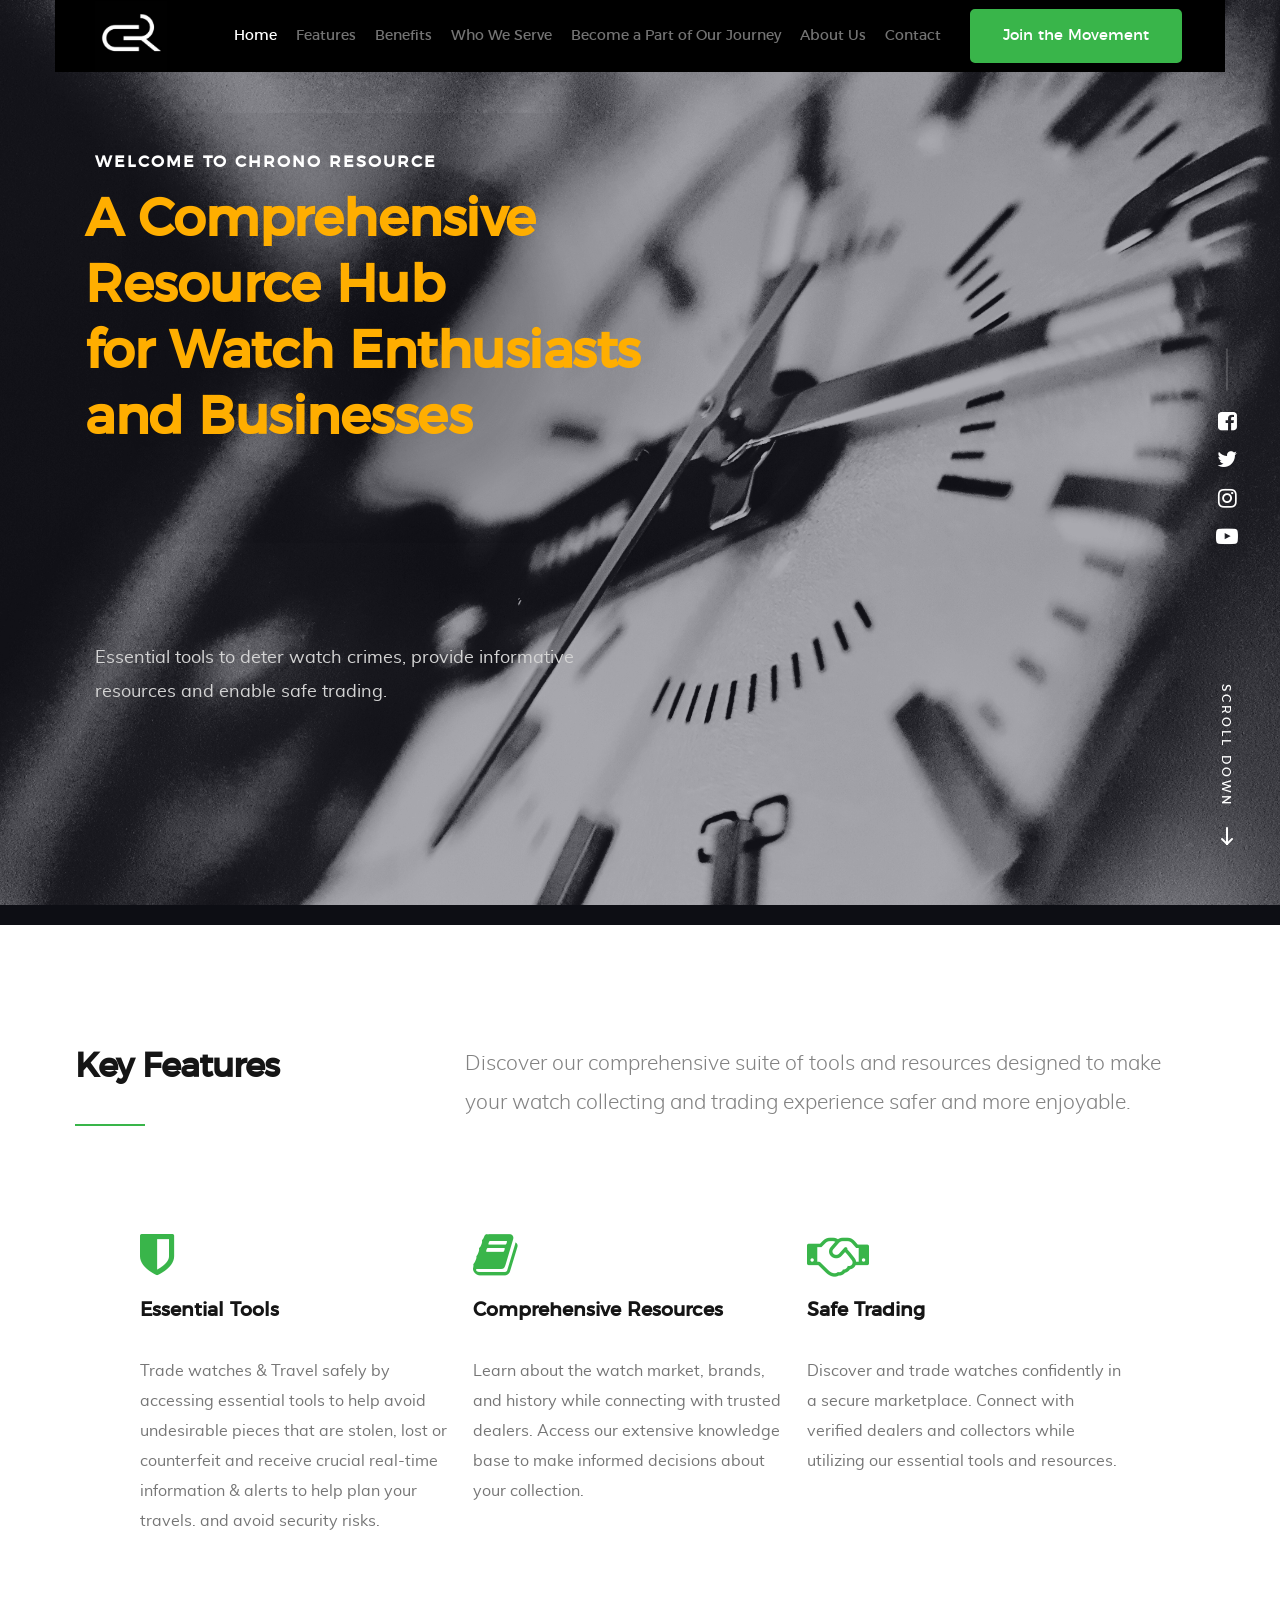
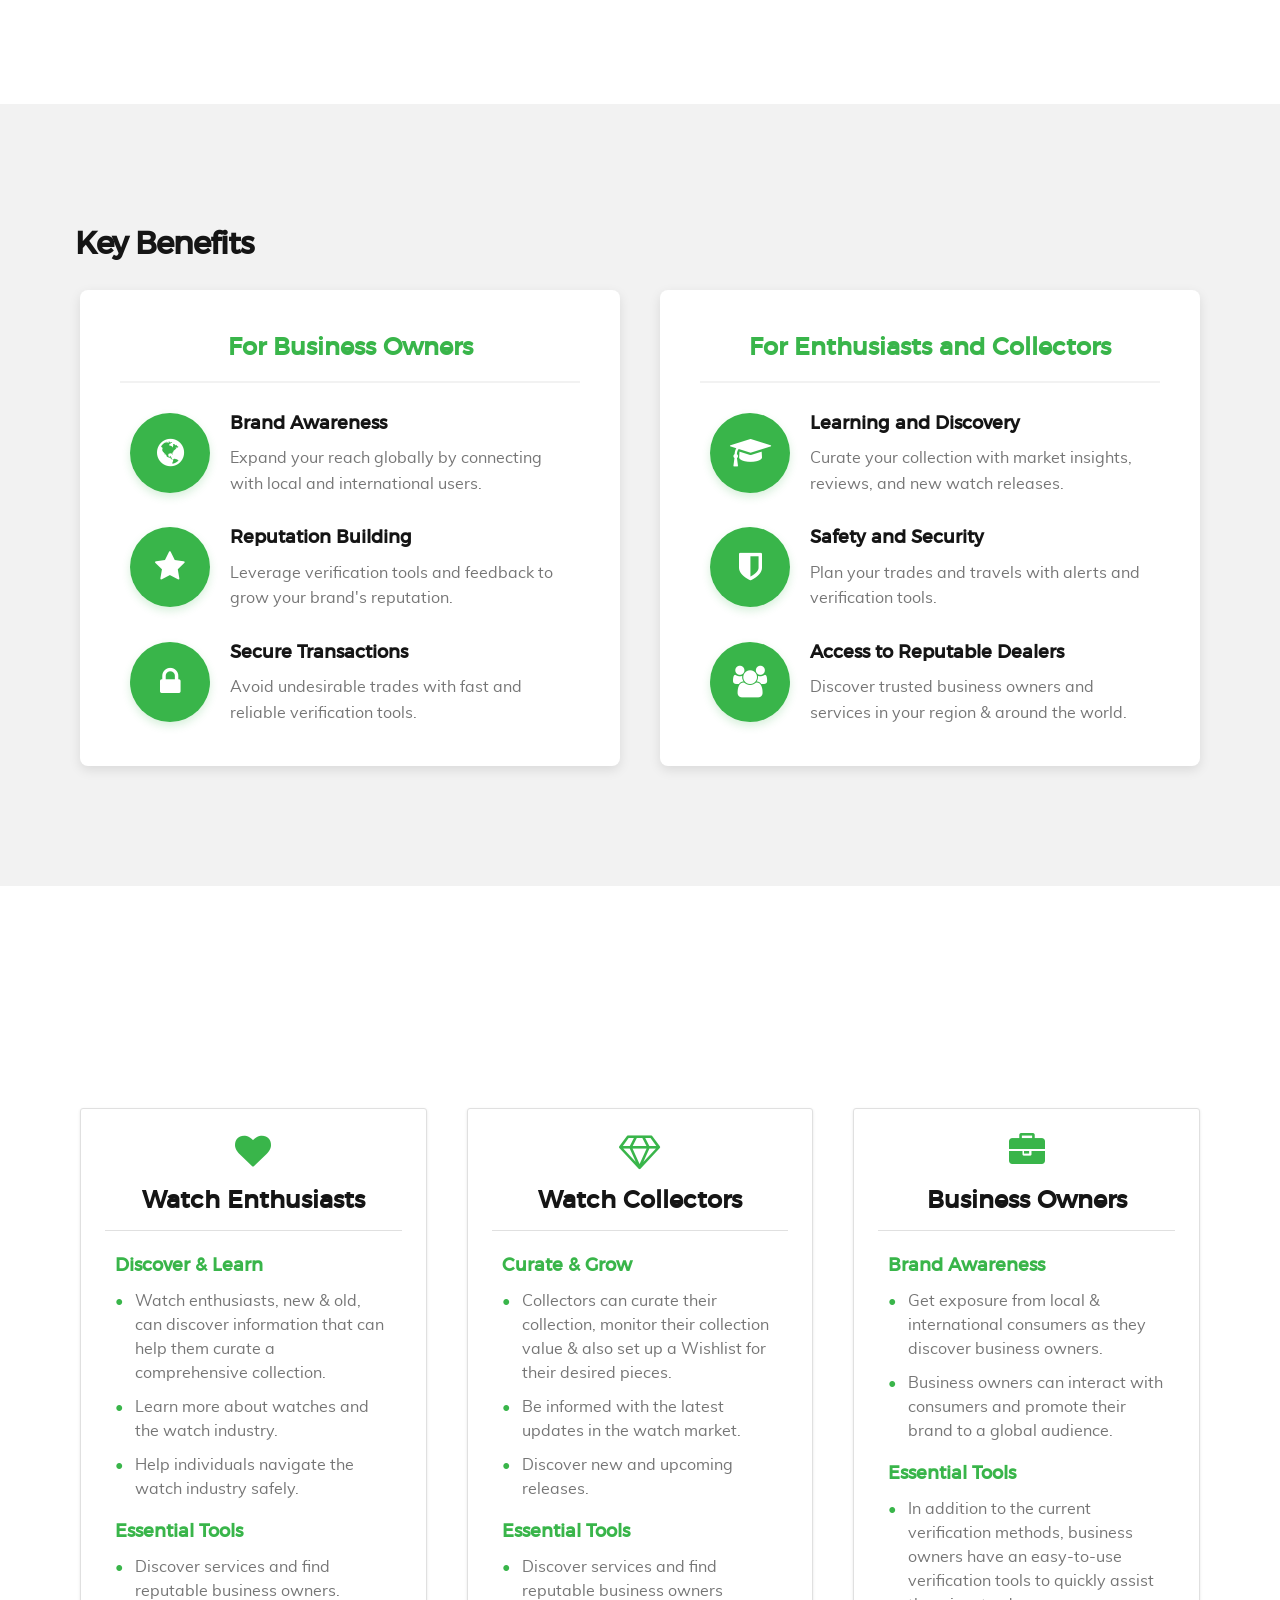
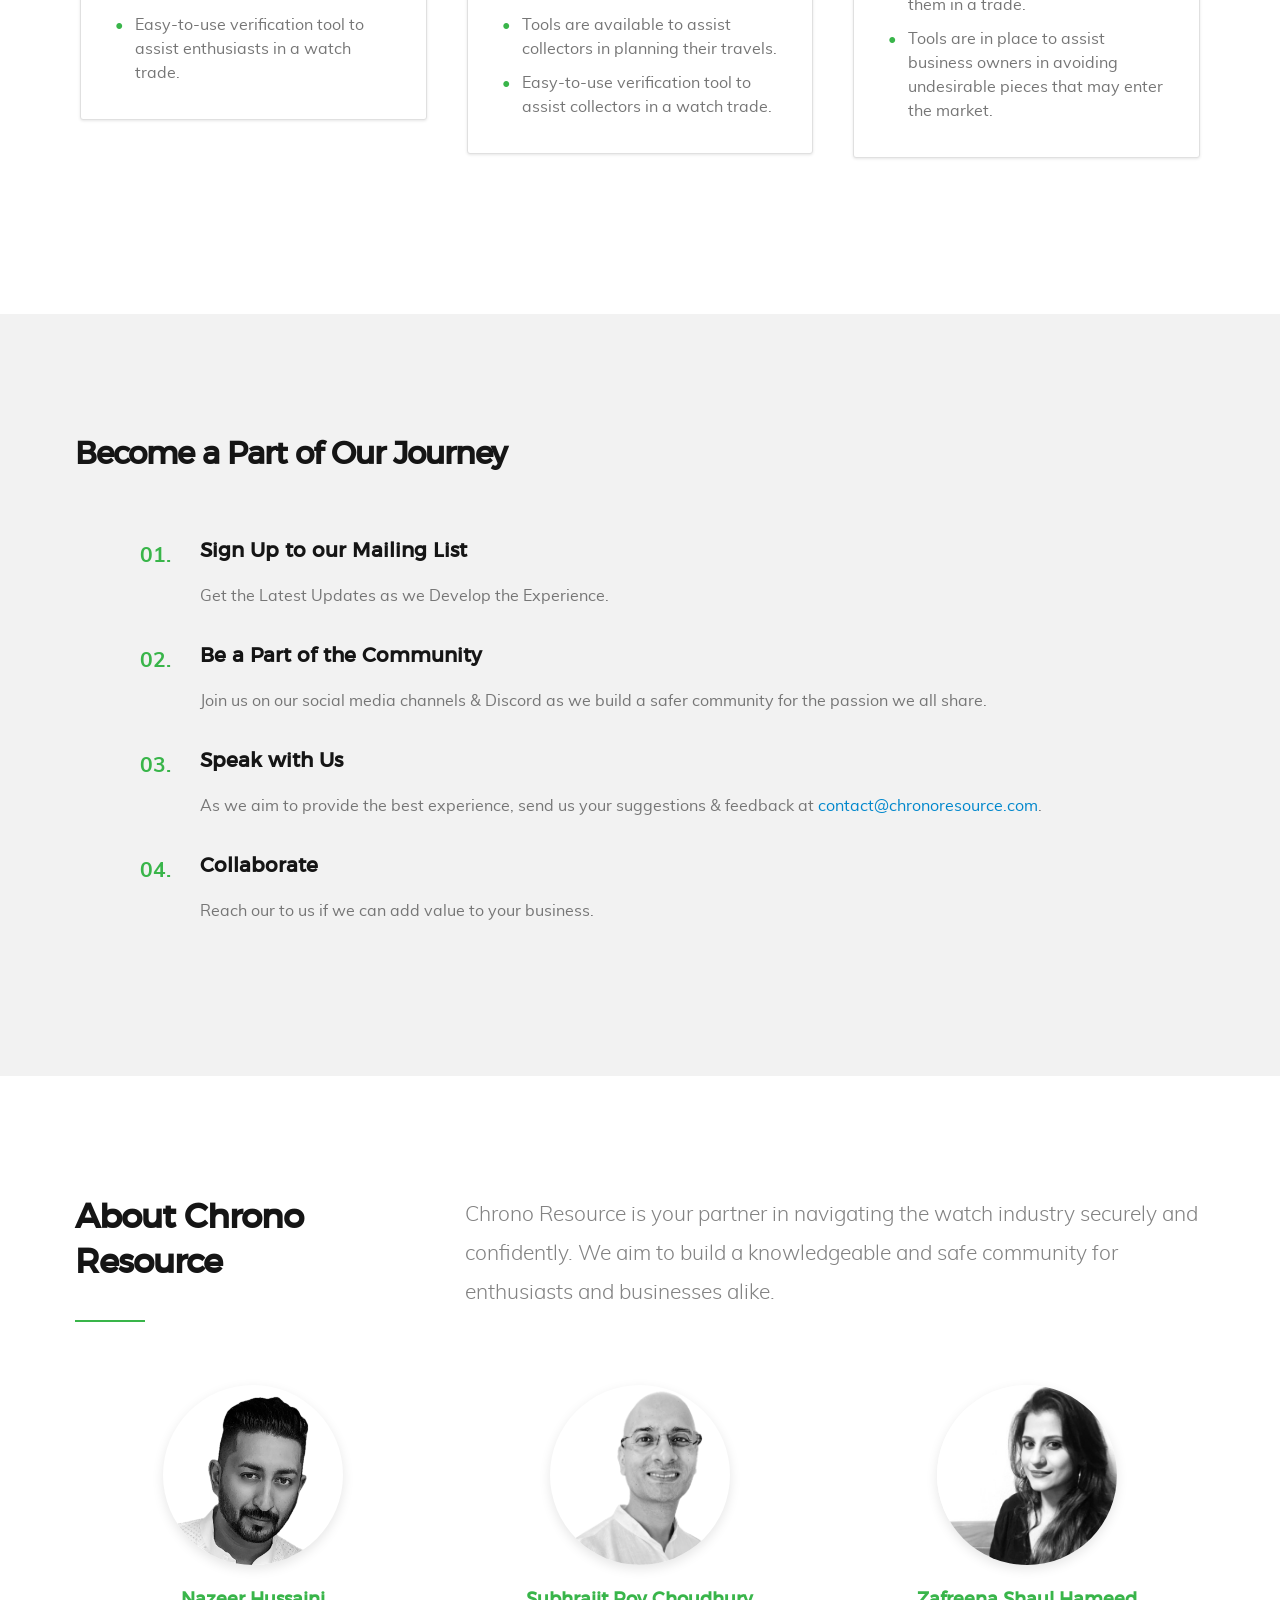
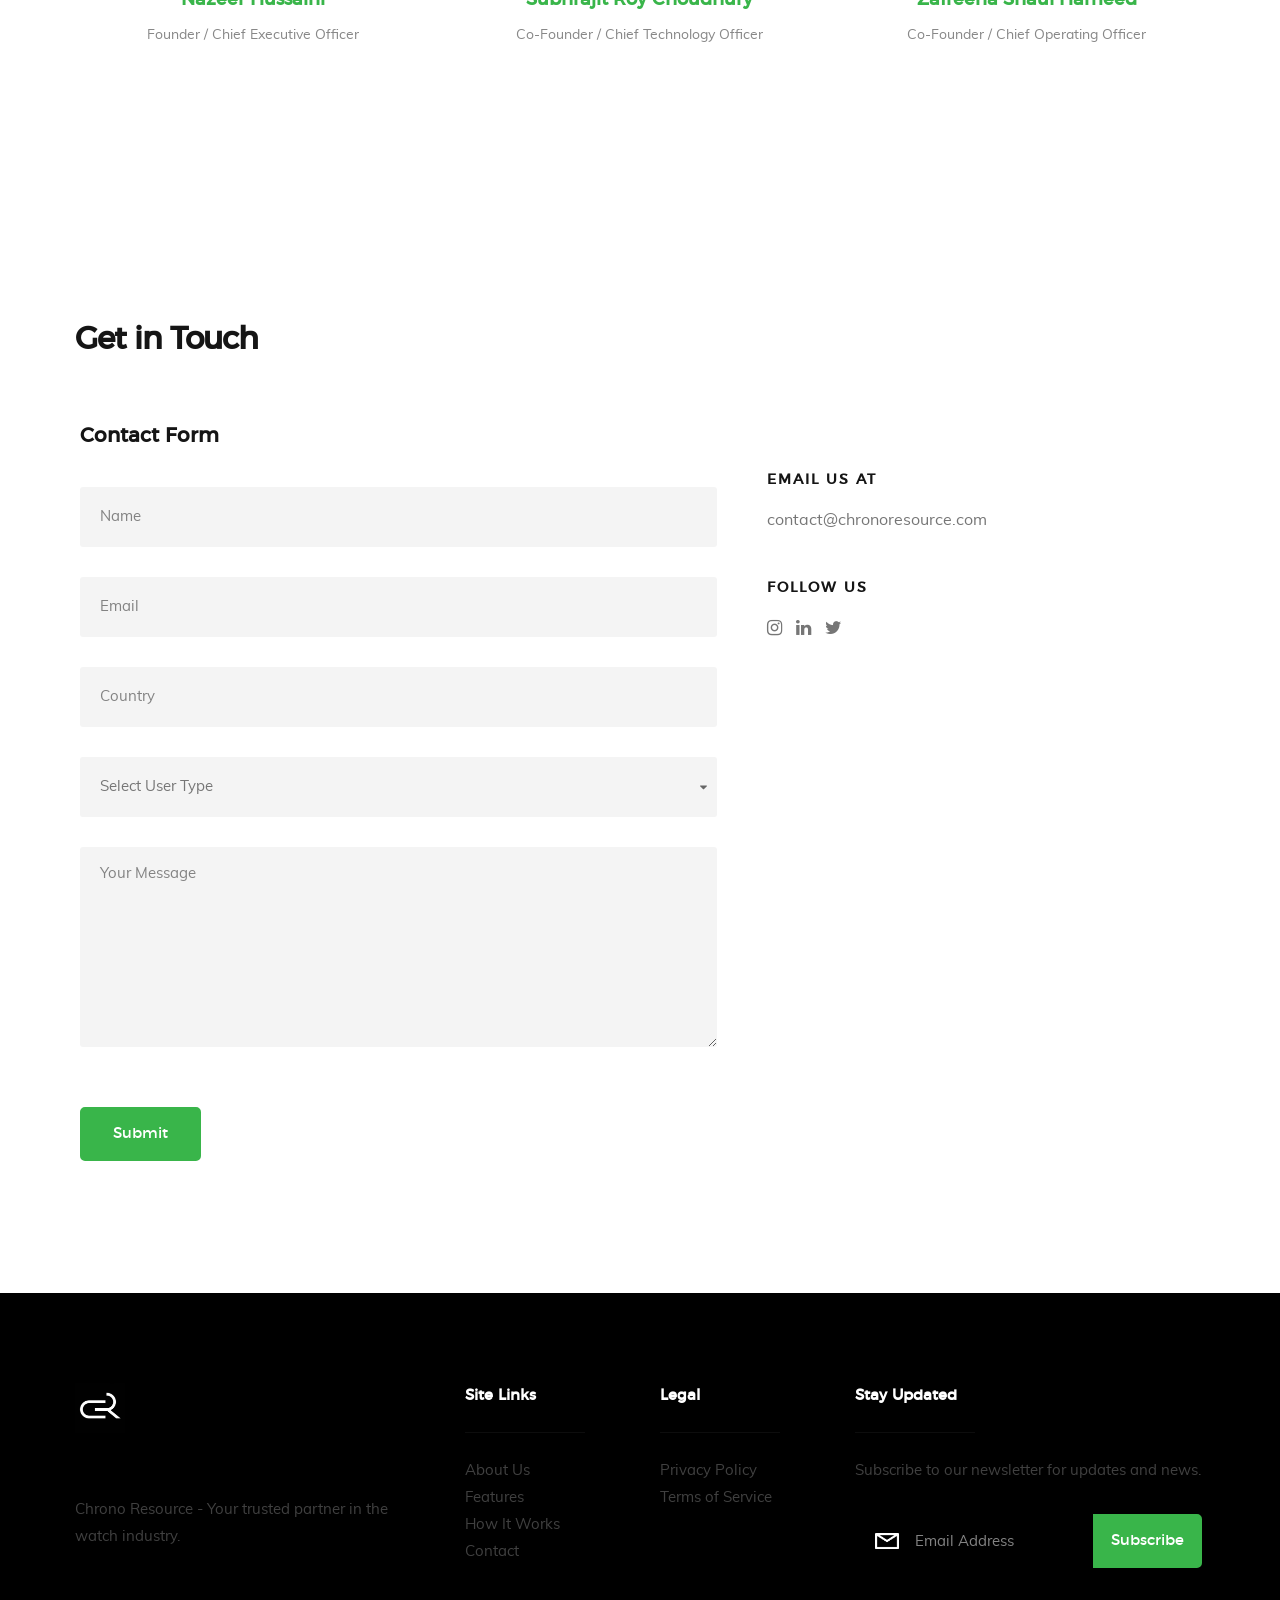
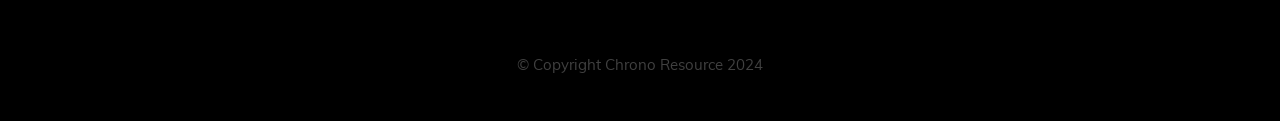
==== index.html @ 6bb9b32c "Update scroll navigation and footer in index.html; adjust background styles in home.css for improved" ====
<!DOCTYPE html>
<!--[if lt IE 9 ]><html class="no-js oldie" lang="en"> <![endif]-->
<!--[if IE 9 ]><html class="no-js oldie ie9" lang="en"> <![endif]-->
<!--[if (gte IE 9)|!(IE)]><!-->
<html class="no-js" lang="en">
<!--<![endif]-->

<head>

    <!--- basic page needs
   ================================================== -->
    <meta charset="utf-8">
    <title>Chrono Resource</title>
    <meta name="description" content="A Secure and Knowledgeable Community for Watch Enthusiasts and Businesses">
    <meta name="author" content="Chrono Resource">

    <!-- mobile specific metas
   ================================================== -->
    <meta name="viewport" content="width=device-width, initial-scale=1">

    <!-- Preload critical assets ================================================== -->
    <link rel="preload" href="js/jquery-2.1.3.min.js" as="script">
    <!--<link rel="preload" href="js/plugins.js" as="script">-->
    <link rel="preload" href="js/main.js" as="script">
    <link rel="preload" href="css/base.css" as="style">
    <link rel="preload" href="css/vendor.css" as="style">
    <link rel="preload" href="css/main.css" as="style">
    <link rel="preload" href="css/modal.css" as="style">

    <!-- CSS
   ================================================== -->
    <link rel="stylesheet" href="css/base.css">
    <link rel="stylesheet" href="css/vendor.css">
    <link rel="stylesheet" href="css/owl.carousel.min.css">
    <link rel="stylesheet" href="css/lity.css">
    <link rel="stylesheet" href="css/main.css">
    <link rel="stylesheet" href="css/modal.css">
    <link href="https://unpkg.com/aos@next/dist/aos.css" rel="stylesheet">

    <!-- script
   ================================================== -->
    <script src="js/modernizr.js"></script>
    <script src="js/pace.min.js"></script>

    <!-- favicons
	================================================== -->
    <link rel="shortcut icon" href="images/chronoresource.png" type="image/png">
    <link rel="icon" href="images/chronoresource.png" type="image/png">

</head>

<body id="top">

    <!-- header 
   ================================================== -->
   <header id="header" class="row">   

   		<div class="header-logo">
	        <a href="index.html">
                <img src="images/chronoresource.png" alt="Chrono Resource Logo" class="logo-img">
            </a>
	    </div>

	   	<nav id="header-nav-wrap">
			<ul class="header-main-nav">
				<li class="current"><a class="smoothscroll" href="#home" title="home">Home</a></li>
                <li><a class="smoothscroll" href="#features" title="features">Features</a></li>
				<li><a class="smoothscroll" href="#benefits" title="benefits">Benefits</a></li>
				<li><a class="smoothscroll" href="#who-we-serve" title="who-we-serve">Who We Serve</a></li>
				<li><a class="smoothscroll" href="#journey" title="journey">Become a Part of Our Journey</a></li>
                <li><a class="smoothscroll" href="#about" title="about">About Us</a></li>
                <li><a class="smoothscroll" href="#contact" title="contact">Contact</a></li>
			</ul>

            <a href="#" title="sign-up" class="button button-primary cta" id="joinMovementBtn">Join the Movement</a>
		</nav>

		<a class="header-menu-toggle" href="#"><span>Menu</span></a>    	
   	
   </header> <!-- /header -->


   <!-- home
   ================================================== -->
   <section id="home" data-parallax="scroll" data-image-src="images/noor-younis-unsplash.jpg" data-natural-width=3000 data-natural-height=2000>
        <div class="overlay"></div>
        <div class="home-content">        

            <div class="row contents">                     
                <div class="home-content-left">

                    <h3 data-aos="fade-up">Welcome to Chrono Resource</h3>

                    <div class="title-backdrop">
                        <h1 data-aos="fade-up">
                            A Comprehensive Resource Hub <br>
                            for Watch Enthusiasts <br>
                            and Businesses
                        </h1>
                    </div>

                    <p data-aos="fade-up">Essential tools to deter watch crimes, provide informative resources and enable safe trading.</p>

                    <div class="buttons" data-aos="fade-up">
                        <a href="#who-we-serve" class="smoothscroll button stroke">
                            <span class="icon-users" aria-hidden="true"></span>
                            Learn More
                        </a>
                        <a href="#" class="button stroke">
                            <span class="icon-shield" aria-hidden="true"></span>
                            Join the Movement
                        </a>
                    </div>                                         

                </div>

                <div class="home-image-right">
                    <!--<img src="images/luxury-watch.png" 
                        srcset="images/luxury-watch.png 1x, images/luxury-watch@2x.png 2x"  
                        data-aos="fade-up">-->
                </div>
            </div>

        </div> <!-- end home-content -->

        <ul class="home-social-list">
            <li>
                <a href="#"><i class="fa fa-facebook-square"></i></a>
            </li>
            <li>
                <a href="#"><i class="fa fa-twitter"></i></a>
            </li>
            <li>
                <a href="#"><i class="fa fa-instagram"></i></a>
            </li>
            <li>
                <a href="#"><i class="fa fa-youtube-play"></i></a>
            </li>
        </ul>
        <!-- end home-social-list -->

        <div class="home-scrolldown">
            <a href="#features" class="scroll-icon smoothscroll">
                <span>Scroll Down</span>
                <i class="icon-arrow-right" aria-hidden="true"></i>
            </a>
        </div>

    </section> <!-- end home -->  


    <!-- features
    ================================================== -->
    <section id="features">
        <div class="row features-intro">
            <div class="col-four">
                <h1 class="intro-header" data-aos="fade-up">Key Features</h1>
            </div>
            <div class="col-eight">
                <p class="lead" data-aos="fade-up">
                    Discover our comprehensive suite of tools and resources designed to make your watch collecting and trading experience safer and more enjoyable.
                </p>
            </div>                       
        </div>

        <div class="row features-content">
            <div class="features-list block-1-3 block-m-1-2 block-mob-full group">

                <div class="bgrid feature" data-aos="fade-up">
                    <span class="icon"><i class="fa fa-shield"></i></span>            
                    <div class="service-content">
                        <h3>Essential Tools</h3>
                        <p>Trade watches & Travel safely by accessing essential tools to help avoid undesirable pieces that are stolen, lost or counterfeit and receive crucial real-time information & alerts to help plan your travels. and avoid security risks.</p>
                    </div>
                </div>

                <div class="bgrid feature" data-aos="fade-up">
                    <span class="icon"><i class="fa fa-book"></i></span>                          
                    <div class="service-content">
                        <h3>Comprehensive Resources</h3>
                        <p>Learn about the watch market, brands, and history while connecting with trusted dealers. Access our extensive knowledge base to make informed decisions about your collection.</p>
                    </div>
                </div>

                <div class="bgrid feature" data-aos="fade-up">
                    <span class="icon"><i class="fa fa-handshake-o"></i></span>		            
                    <div class="service-content">
                        <h3>Safe Trading</h3>
                        <p>Discover and trade watches confidently in a secure marketplace. Connect with verified dealers and collectors while utilizing our essential tools and resources.</p>
                    </div>
                </div>

            </div>
        </div>
    </section> <!-- end features -->

    <!-- benefits
    ================================================== -->
    <section id="benefits">
        <div class="row section-intro">
            <div class="col-twelve">
                <h1 class="intro-header" data-aos="fade-up">Key Benefits</h1>
            </div>   		
        </div>

        <div class="row benefits-content">
            <div class="col-six tab-full">
                <div class="benefits-block" data-aos="fade-up">
                    <h3>For Business Owners</h3>
                    <div class="benefits-list">
                        <div class="benefit-item">
                            <div class="benefit-icon">
                                <i class="fa fa-globe"></i>
                            </div>
                            <div class="benefit-text">
                                <h4>Brand Awareness</h4>
                                <p>Expand your reach globally by connecting with local and international users.</p>
                            </div>
                        </div>

                        <div class="benefit-item">
                            <div class="benefit-icon">
                                <i class="fa fa-star"></i>
                            </div>
                            <div class="benefit-text">
                                <h4>Reputation Building</h4>
                                <p>Leverage verification tools and feedback to grow your brand's reputation.</p>
                            </div>
                        </div>

                        <div class="benefit-item">
                            <div class="benefit-icon">
                                <i class="fa fa-lock"></i>
                            </div>
                            <div class="benefit-text">
                                <h4>Secure Transactions</h4>
                                <p>Avoid undesirable trades with fast and reliable verification tools.</p>
                            </div>
                        </div>
                    </div>
                </div>
            </div>

            <div class="col-six tab-full">
                <div class="benefits-block" data-aos="fade-up">
                    <h3>For Enthusiasts and Collectors</h3>
                    <div class="benefits-list">
                        <div class="benefit-item">
                            <div class="benefit-icon">
                                <i class="fa fa-graduation-cap"></i>
                            </div>
                            <div class="benefit-text">
                                <h4>Learning and Discovery</h4>
                                <p>Curate your collection with market insights, reviews, and new watch releases.</p>
                            </div>
                        </div>

                        <div class="benefit-item">
                            <div class="benefit-icon">
                                <i class="fa fa-shield"></i>
                            </div>
                            <div class="benefit-text">
                                <h4>Safety and Security</h4>
                                <p>Plan your trades and travels with alerts and verification tools.</p>
                            </div>
                        </div>

                        <div class="benefit-item">
                            <div class="benefit-icon">
                                <i class="fa fa-users"></i>
                            </div>
                            <div class="benefit-text">
                                <h4>Access to Reputable Dealers</h4>
                                <p>Discover trusted business owners and services in your region & around the world.</p>
                            </div>
                        </div>
                    </div>
                </div>
            </div>
        </div>
    </section> <!-- end benefits -->

    <!-- who we serve
    ================================================== -->
    <section id="who-we-serve">
        <div class="row section-intro">
            <div class="col-twelve">
                <h1 class="intro-header" data-aos="fade-up">WHO IS CHRONO RESOURCE FOR?</h1>
            </div>   		
        </div>

        <div class="row who-we-serve-content">
            <div class="block-1-3 block-m-1-2 block-mob-full group">
                <div class="bgrid" data-aos="fade-up">
                    <div class="service-content">
                        <div class="title-with-icon">
                            <span class="icon"><i class="fa fa-heart"></i></span>
                            <h3>Watch Enthusiasts</h3>
                        </div>
                        <div class="content-block">
                            <h4>Discover & Learn</h4>
                            <ul>
                                <li>Watch enthusiasts, new & old, can discover information that can help them curate a comprehensive collection.</li>
                                <li>Learn more about watches and the watch industry.</li>
                                <li>Help individuals navigate the watch industry safely.</li>
                            </ul>
                            <h4>Essential Tools</h4>
                            <ul>
                                <li>Discover services and find reputable business owners.</li>
                                <li>Easy-to-use verification tool to assist enthusiasts in a watch trade.</li>
                            </ul>
                        </div>
                    </div>
                </div>

                <div class="bgrid" data-aos="fade-up">
                    <div class="service-content">
                        <div class="title-with-icon">
                            <span class="icon"><i class="fa fa-diamond"></i></span>
                            <h3>Watch Collectors</h3>
                        </div>
                        <div class="content-block">
                            <h4>Curate & Grow</h4>
                            <ul>
                                <li>Collectors can curate their collection, monitor their collection value & also set up a Wishlist for their desired pieces.</li>
                                <li>Be informed with the latest updates in the watch market.</li>
                                <li>Discover new and upcoming releases.</li>
                            </ul>
                            <h4>Essential Tools</h4>
                            <ul>
                                <li>Discover services and find reputable business owners</li>
                                <li>Tools are available to assist collectors in planning their travels.</li>
                                <li>Easy-to-use verification tool to assist collectors in a watch trade.</li>
                            </ul>
                        </div>
                    </div>
                </div>

                <div class="bgrid" data-aos="fade-up">
                    <div class="service-content">
                        <div class="title-with-icon">
                            <span class="icon"><i class="fa fa-briefcase"></i></span>
                            <h3>Business Owners</h3>
                        </div>
                        <div class="content-block">
                            <h4>Brand Awareness</h4>
                            <ul>
                                <li>Get exposure from local & international consumers as they discover business owners.</li>
                                <li>Business owners can interact with consumers and promote their brand to a global audience.</li>
                            </ul>
                            <h4>Essential Tools</h4>
                            <ul>
                                <li>In addition to the current verification methods, business owners have an easy-to-use verification tools to quickly assist them in a trade.</li>
                                <li>Tools are in place to assist business owners in avoiding undesirable pieces that may enter the market.</li>
                            </ul>
                        </div>
                    </div>
                </div>
            </div>
        </div>
    </section> <!-- end who we serve -->

    <!-- how it works
    ================================================== -->
    <section id="journey">
        <div class="row section-intro">
            <div class="col-twelve">
                <h1 class="intro-header" data-aos="fade-up">Become a Part of Our Journey</h1>
            </div>   		
        </div>

        <div class="row process-content">
            <div class="left-side">
                <div class="item" data-aos="fade-up">
                    <div class="item-header">
                        <span class="item-num">01.</span>
                        <h3> Sign Up to our Mailing List</h3>
                    </div>
                    <p>Get the Latest Updates as we Develop the Experience.</p>
                </div>

                <div class="item" data-aos="fade-up">
                    <div class="item-header">
                        <span class="item-num">02.</span>
                        <h3>Be a Part of the Community</h3>
                    </div>
                    <p>Join us on our social media channels & Discord as we build a safer community for the passion we all share.</p>
                </div>

                <div class="item" data-aos="fade-up">
                    <div class="item-header">
                        <span class="item-num">03.</span>
                        <h3>Speak with Us</h3>
                    </div>
                    <p>As we aim to provide the best experience, send us your suggestions & feedback at <a href="mailto:contact@chronoresource.com">contact@chronoresource.com</a>.</p>
                </div>

                <div class="item" data-aos="fade-up">
                    <div class="item-header">
                        <span class="item-num">04.</span>
                        <h3>Collaborate</h3>
                    </div>
                    <p>Reach our to us if we can add value to your business.</p>
                </div>
            </div>
        </div>
    </section> <!-- end how it works -->

    <!-- about
    ================================================== -->
    <section id="about">
        <div class="row about-intro">
            <div class="col-four">
                <h1 class="intro-header" data-aos="fade-up">About Chrono Resource</h1>
            </div>
            <div class="col-eight">
                <p class="lead" data-aos="fade-up">
                    Chrono Resource is your partner in navigating the watch industry securely and confidently. We aim to build a knowledgeable and safe community for enthusiasts and businesses alike.
                </p>
            </div>
        </div>

        <div class="row about-content">
            <div class="about-list block-1-3 block-m-1-2 block-mob-full group">
                <div class="bgrid team-member" data-aos="fade-up">
                    <div class="member-pic">
                        <img src="images/avatars/nazeer.png" alt="Nazeer Hussaini">
                    </div>
                    <div class="member-info">
                        <h3>Nazeer Hussaini</h3>
                        <span>Founder / Chief Executive Officer</span>
                    </div>
                </div>

                <div class="bgrid team-member" data-aos="fade-up">
                    <div class="member-pic">
                        <img src="images/avatars/subhrajit.png" alt="Subhrajit Roy Choudhury">
                    </div>
                    <div class="member-info">
                        <h3>Subhrajit Roy Choudhury</h3>
                        <span>Co-Founder / Chief Technology Officer</span>
                    </div>
                </div>

                <div class="bgrid team-member" data-aos="fade-up">
                    <div class="member-pic">
                        <img src="images/avatars/zafreena.jpeg" alt="Zafreena Shaul Hameed">
                    </div>
                    <div class="member-info">
                        <h3>Zafreena Shaul Hameed</h3>
                        <span>Co-Founder / Chief Operating Officer</span>
                    </div>
                </div>
            </div>
        </div>
    </section> <!-- end about -->

    <!-- contact
    ================================================== -->
    <section id="contact">
        <div class="row section-intro">
            <div class="col-twelve">
                <h1 class="intro-header" data-aos="fade-up">Get in Touch</h1>
            </div>   		
        </div>

        <div class="row contact-content">
            <div class="col-seven tab-full">
                <h3>Contact Form</h3>

                <form name="contactForm" id="contactForm" method="POST">
                    <div class="form-field">
                        <input name="name" type="text" id="name" placeholder="Name" required>
                    </div>
                    <div class="form-field">
                        <input name="email" type="email" id="email" placeholder="Email" required>
                    </div>
                    <div class="form-field">
                        <input name="country" type="text" id="country" placeholder="Country" required>
                    </div>
                    <div class="form-field">
                        <select name="userType" id="userType" required>
                            <option value="">Select User Type</option>
                            <option value="business">Business Owner</option>
                            <option value="collector">Watch Collector</option>
                            <option value="enthusiast">Watch Enthusiast</option>
                        </select>
                    </div>
                    <div class="form-field">
                        <textarea name="message" id="message" placeholder="Your Message" rows="10" required></textarea>
                    </div>
                    <button type="submit" class="button button-primary">Submit</button>
                    <div id="submit-message" style="margin-top: 2rem; display: none;">
                        <p class="success-message" style="color: var(--color-primary); display: none;">Thank you for your message! We'll get back to you soon.</p>
                        <p class="error-message" style="color: #ff0000; display: none;">Sorry, there was an error submitting the form. Please try again.</p>
                    </div>
                </form>
            </div>

            <div class="col-four tab-full contact-info">
                <div class="cinfo">
                    <h5>Email Us At</h5>
                    <p>contact@chronoresource.com</p>
                </div>

                <div class="cinfo">
                    <h5>Follow Us</h5>
                    <ul class="contact-social">
                        <li><a href="#"><i class="fa fa-instagram"></i></a></li>
                        <li><a href="#"><i class="fa fa-linkedin"></i></a></li>
                        <li><a href="#"><i class="fa fa-twitter"></i></a></li>
                    </ul>
                </div>
            </div>
        </div>
    </section> <!-- end contact -->

    <!-- footer
    ================================================== -->
    <footer>
        <div class="footer-main">
            <div class="row">  
                <div class="col-four tab-full mob-full footer-info">            
                    <div class="footer-logo">
                        <img src="images/chronoresource.png" alt="Chrono Resource Logo" class="footer-logo-img">
                    </div>
                    <p>Chrono Resource - Your trusted partner in the watch industry.</p>
                </div>

                <div class="col-two tab-1-3 mob-1-2 site-links">
                    <h4>Site Links</h4>
                    <ul>
                        <li><a href="#">About Us</a></li>
                        <li><a href="#">Features</a></li>
                        <li><a href="#">How It Works</a></li>
                        <li><a href="#">Contact</a></li>
                    </ul>
                </div>

                <div class="col-two tab-1-3 mob-1-2 legal">
                    <h4>Legal</h4>
                    <ul>
                        <li><a href="#">Privacy Policy</a></li>
                        <li><a href="#">Terms of Service</a></li>
                    </ul>
                </div>

                <div class="col-four tab-1-3 mob-full footer-subscribe">
                    <h4>Stay Updated</h4>
                    <p>Subscribe to our newsletter for updates and news.</p>
                    <div class="subscribe-form">
                        <form id="mc-form" class="group" novalidate="true">
                            <input type="email" value="" name="EMAIL" class="email" id="mc-email" placeholder="Email Address" required=""> 
                            <input type="submit" name="subscribe" value="Subscribe">
                            <label for="mc-email" class="subscribe-message"></label>
                        </form>
                    </div>
                </div>
            </div>
        </div>

        <div class="footer-bottom">
            <div class="row">
                <div class="col-twelve">
                    <div class="copyright">
                        <span>© Copyright Chrono Resource 2024</span> 
                    </div>
                    <div id="go-top">
                        <a class="smoothscroll" title="Back to Top" href="#top"><i class="icon-arrow-up"></i></a>
                    </div>
                </div>
            </div>
        </div>
    </footer>

    <div id="preloader"> 
    	<div id="loader"></div>
    </div>  

    <!-- Java Script ================================================== -->
    <script src="js/jquery-2.1.3.min.js"></script>
    <script src="js/jquery.placeholder.min.js"></script>
    <script src="js/jquery.waypoints.min.js"></script>
    <script src="js/owl.carousel.min.js"></script>
    <script src="js/jquery.ajaxchimp.js"></script>
    <script src="js/parallax.min.js"></script>
    <script src="js/lity.js"></script>
    <script src="https://unpkg.com/aos@next/dist/aos.js"></script>
    <script src="js/main.js"></script>
    <script src="js/modal.js"></script>
    <script src="js/join-movement.js"></script>

    <!-- Modal Structure -->
    <div id="joinMovementModal" class="modal">
        <div class="modal-content">
            <span class="close">&times;</span>
            <h2>Join the Movement</h2>
            
            <!-- Tab Navigation -->
            <div class="tab-nav">
                <button class="tab-button active" data-tab="enthusiasts">Enthusiasts & Collectors</button>
                <button class="tab-button" data-tab="business">Business Owners</button>
            </div>

            <!-- Enthusiasts & Collectors Tab -->
            <div class="tab-content active" id="enthusiasts-tab">
                <form id="enthusiastsForm" class="join-form">
                    <div class="form-row">
                        <div class="form-field">
                            <input name="name" type="text" placeholder="Name" required>
                        </div>
                        <div class="form-field">
                            <input name="email" type="email" placeholder="Email" required>
                        </div>
                    </div>
                    <div class="form-row">
                        <div class="form-field">
                            <select name="country" required>
                                <option value="">Select Country</option>
                            </select>
                        </div>
                        <div class="form-field">
                            <select name="collectionSize" required>
                                <option value="">Collection Size (How many watches)</option>
                                <option value="1-5">1-5</option>
                                <option value="6-10">6-10</option>
                                <option value="11-15">11-15</option>
                                <option value="16+">16 +</option>
                            </select>
                        </div>
                    </div>
                    <div class="form-row">
                        <div class="form-field">
                            <select name="collectionValue" required>
                                <option value="">Estimated Value of Collection (USD)</option>
                                <option value="1-5999">$1-$5,999</option>
                                <option value="6000-14999">$6,000-$14,999</option>
                                <option value="15000-24999">$15,000-$24,999</option>
                                <option value="25000+">$25,000 +</option>
                            </select>
                        </div>
                    </div>
                    <div class="form-row">
                        <div class="form-field full-width">
                            <label>What would you like the app to have?</label>
                            <textarea name="appFeatures" rows="3" placeholder="Tell us what features you'd like to see"></textarea>
                        </div>
                    </div>
                    <button type="submit" class="button button-primary">Submit</button>
                </form>
            </div>

            <!-- Business Owners Tab -->
            <div class="tab-content" id="business-tab">
                <form id="businessForm" class="join-form">
                    <div class="form-row">
                        <div class="form-field">
                            <input name="companyName" type="text" placeholder="Company Name" required>
                        </div>
                        <div class="form-field">
                            <input name="email" type="email" placeholder="Email" required>
                        </div>
                    </div>
                    <div class="form-row">
                        <div class="form-field">
                            <select name="country" required>
                                <option value="">Select Country</option>
                            </select>
                        </div>
                        <div class="form-field">
                            <select name="businessType" id="businessType" required>
                                <option value="">Nature of Business</option>
                                <option value="authorized_dealer">Authorized Dealer</option>
                                <option value="secondary_dealer">Secondary Dealer</option>
                                <option value="watch_maker">Watch Maker</option>
                                <option value="watch_brands">Watch Brands</option>
                                <option value="watch_accessories">Watch Accessories</option>
                                <option value="others">Others</option>
                            </select>
                        </div>
                    </div>
                    <div class="form-row">
                        <div class="form-field full-width" id="otherBusinessType" style="display: none;">
                            <textarea name="otherBusinessTypeText" maxlength="200" rows="2" placeholder="Please specify your business type (max 200 characters)"></textarea>
                            <div class="char-count">0/200</div>
                        </div>
                    </div>
                    <div class="form-row">
                        <div class="form-field full-width">
                            <label>What would you like the app to have?</label>
                            <textarea name="appFeatures" rows="3" placeholder="Tell us what features you'd like to see"></textarea>
                        </div>
                    </div>
                    <button type="submit" class="button button-primary">Submit</button>
                </form>
            </div>
        </div>
    </div>

</body>

</html>
---- css/base.css ----
/* =================================================================== 
 *
 *  Dazzle v1.0 Base Stylesheet
 *  04-27-2017
 *  ------------------------------------------------------------------
 *
 *  TOC:
 *  01. reset 
 *  02. basic/base setup styles
 *  03. grid
 *  04. block grids
 *  05. MISC
 *
 * =================================================================== */


/* ===================================================================
 *  01. reset  
 *  normalize.css v5.0.0 | MIT License | 
 *  github.com/necolas/normalize.css
 *
 * ------------------------------------------------------------------- */

html {
  font-family: sans-serif;
  line-height: 1.15;
  -ms-text-size-adjust: 100%;
  -webkit-text-size-adjust: 100%;
}

body {
  margin: 0;
}

article,
aside,
footer,
header,
nav,
section {
  display: block;
}

h1 {
  font-size: 2em;
  margin: 0.67em 0;
}

figcaption,
figure,
main {
  display: block;
}

figure {
  margin: 1em 40px;
}

hr {
  box-sizing: content-box;
  height: 0;
  overflow: visible;
}

pre {
  font-family: monospace, monospace;
  font-size: 1em;
}

a {
  background-color: transparent;
  -webkit-text-decoration-skip: objects;
}

a:active,
a:hover {
  outline-width: 0;
}

abbr[title] {
  border-bottom: none;
  text-decoration: underline;
  text-decoration: underline dotted;
}

b,
strong {
  font-weight: inherit;
}

b,
strong {
  font-weight: bolder;
}

code,
kbd,
samp {
  font-family: monospace, monospace;
  font-size: 1em;
}

dfn {
  font-style: italic;
}

mark {
  background-color: #ff0;
  color: #000;
}

small {
  font-size: 80%;
}

sub,
sup {
  font-size: 75%;
  line-height: 0;
  position: relative;
  vertical-align: baseline;
}

sub {
  bottom: -0.25em;
}

sup {
  top: -0.5em;
}

audio,
video {
  display: inline-block;
}

audio:not([controls]) {
  display: none;
  height: 0;
}

img {
  border-style: none;
}

svg:not(:root) {
  overflow: hidden;
}

button,
input,
optgroup,
select,
textarea {
  font-family: sans-serif;
  font-size: 100%;
  line-height: 1.15;
  margin: 0;
}

button,
input {
  overflow: visible;
}

button,
select {
  text-transform: none;
}

button,
html [type="button"],
[type="reset"],
[type="submit"] {
  -webkit-appearance: button;
}

button::-moz-focus-inner,
[type="button"]::-moz-focus-inner,
[type="reset"]::-moz-focus-inner,
[type="submit"]::-moz-focus-inner {
  border-style: none;
  padding: 0;
}

button:-moz-focusring,
[type="button"]:-moz-focusring,
[type="reset"]:-moz-focusring,
[type="submit"]:-moz-focusring {
  outline: 1px dotted ButtonText;
}

fieldset {
  border: 1px solid #c0c0c0;
  margin: 0 2px;
  padding: 0.35em 0.625em 0.75em;
}

legend {
  box-sizing: border-box;
  color: inherit;
  display: table;
  max-width: 100%;
  padding: 0;
  white-space: normal;
}

progress {
  display: inline-block;
  vertical-align: baseline;
}

textarea {
  overflow: auto;
}

[type="checkbox"],
[type="radio"] {
  box-sizing: border-box;
  padding: 0;
}

[type="number"]::-webkit-inner-spin-button,
[type="number"]::-webkit-outer-spin-button {
  height: auto;
}

[type="search"] {
  -webkit-appearance: textfield;
  outline-offset: -2px;
}

[type="search"]::-webkit-search-cancel-button,
[type="search"]::-webkit-search-decoration {
  -webkit-appearance: none;
}

::-webkit-file-upload-button {
  -webkit-appearance: button;
  font: inherit;
}

details,
menu {
  display: block;
}

summary {
  display: list-item;
}

canvas {
  display: inline-block;
}

template {
  display: none;
}

[hidden] {
  display: none;
}


/* ===================================================================
 *  02. basic/base setup styles - (_basic.scss)
 *
 * ------------------------------------------------------------------- */

html {
  font-size: 62.5%;
  box-sizing: border-box;
}

*,
*::before,
*::after {
  box-sizing: inherit;
}

body {
  font-weight: normal;
  line-height: 1;
  text-rendering: optimizeLegibility;
  word-wrap: break-word;
  -webkit-overflow-scrolling: touch;
  -webkit-text-size-adjust: none;
}

body,
input,
button {
  -moz-osx-font-smoothing: grayscale;
  -webkit-font-smoothing: antialiased;
}


/* ------------------------------------------------------------------- 
 * Media - (_basic.scss)
 * ------------------------------------------------------------------- */

img,
video {
  max-width: 100%;
  height: auto;
}


/* ------------------------------------------------------------------- 
 * Typography resets - (_basic.scss)
 * ------------------------------------------------------------------- */

div, dl, dt, dd, ul, ol, li, h1, h2, h3, h4, h5, h6, pre, form, p, blockquote, th, td {
  margin: 0;
  padding: 0;
}

h1, h2, h3, h4, h5, h6 {
  -webkit-font-variant-ligatures: common-ligatures;
  -moz-font-variant-ligatures: common-ligatures;
  font-variant-ligatures: common-ligatures;
  text-rendering: optimizeLegibility;
}

em,
i {
  font-style: italic;
  line-height: inherit;
}

strong,
b {
  font-weight: bold;
  line-height: inherit;
}

small {
  font-size: 60%;
  line-height: inherit;
}

ol,
ul {
  list-style: none;
}

li {
  display: block;
}


/* ------------------------------------------------------------------- 
 * links - (_basic.scss)
 * ------------------------------------------------------------------- */

a {
  text-decoration: none;
  line-height: inherit;
}

a img {
  border: none;
}


/* ------------------------------------------------------------------- 
 * inputs - (_basic.scss)
 * ------------------------------------------------------------------- */

fieldset {
  margin: 0;
  padding: 0;
}

input[type="email"],
input[type="number"],
input[type="search"],
input[type="text"],
input[type="tel"],
input[type="url"],
input[type="password"],
textarea {
  -webkit-appearance: none;
  -moz-appearance: none;
  -ms-appearance: none;
  -o-appearance: none;
  appearance: none;
}


/* ===================================================================
 *  03. grid - (_grid.scss)
 *
 * ------------------------------------------------------------------- */

.row {
  width: 94%;
  max-width: 1170px;
  margin: 0 auto;
}

.row:after {
  content: "";
  display: table;
  clear: both;
}

.row .row {
  width: auto;
  max-width: none;
  margin-left: -20px;
  margin-right: -20px;
}

[class*="col-"],
.bgrid {
  float: left;
}

[class*="col-"]+[class*="col-"].end {
  float: right;
}

[class*="col-"] {
  padding: 0 20px;
}

.col-one {
  width: 8.33333%;
}

.col-two,
.col-1-6 {
  width: 16.66667%;
}

.col-three,
.col-1-4 {
  width: 25%;
}

.col-four,
.col-1-3 {
  width: 33.33333%;
}

.col-five {
  width: 41.66667%;
}

.col-six,
.col-1-2 {
  width: 50%;
}

.col-seven {
  width: 58.33333%;
}

.col-eight,
.col-2-3 {
  width: 66.66667%;
}

.col-nine,
.col-3-4 {
  width: 75%;
}

.col-ten,
.col-5-6 {
  width: 83.33333%;
}

.col-eleven {
  width: 91.66667%;
}

.col-twelve,
.col-full {
  width: 100%;
}


/* ------------------------------------------------------------------- 
 * medium size devices - (_grid.scss)
 * ------------------------------------------------------------------- */

@media only screen and (max-width: 1024px) {
  .row .row {
    margin-left: -18px;
    margin-right: -18px;
  }
  [class*="col-"] {
    padding: 0 18px;
  }
  .md-two,
  .md-1-6 {
    width: 16.66667%;
  }
  .md-one {
    width: 8.33333%;
  }
  .md-three,
  .md-1-4 {
    width: 25%;
  }
  .md-four,
  .md-1-3 {
    width: 33.33333%;
  }
  .md-five {
    width: 41.66667%;
  }
  .md-six,
  .md-1-2 {
    width: 50%;
  }
  .md-seven {
    width: 58.33333%;
  }
  .md-eight,
  .md-2-3 {
    width: 66.66667%;
  }
  .md-nine,
  .md-3-4 {
    width: 75%;
  }
  .md-ten,
  .md-5-6 {
    width: 83.33333%;
  }
  .md-eleven {
    width: 91.66667%;
  }
  .md-twelve,
  .md-full {
    width: 100%;
  }
}


/* ------------------------------------------------------------------- 
 * tablets - (_grid.scss)
 * ------------------------------------------------------------------- */

@media only screen and (max-width: 768px) {
  .row {
    width: auto;
    padding-left: 30px;
    padding-right: 30px;
  }
  .row .row {
    padding-left: 0;
    padding-right: 0;
    margin-left: -15px;
    margin-right: -15px;
  }
  [class*="col-"] {
    padding: 0 15px;
  }
  .tab-1-4 {
    width: 25%;
  }
  .tab-1-3 {
    width: 33.33333%;
  }
  .tab-1-2 {
    width: 50%;
  }
  .tab-2-3 {
    width: 66.66667%;
  }
  .tab-3-4 {
    width: 75%;
  }
  .tab-full {
    width: 100%;
  }
}


/* ------------------------------------------------------------------- 
 *  mobile devices - (_grid.scss)
 * ------------------------------------------------------------------- */

@media only screen and (max-width: 600px) {
  .row {
    padding-left: 25px;
    padding-right: 25px;
  }
  .row .row {
    margin-left: -10px;
    margin-right: -10px;
  }
  [class*="col-"] {
    padding: 0 10px;
  }
  .mob-1-4 {
    width: 25%;
  }
  .mob-1-3 {
    width: 33.33333%;
  }
  .mob-1-2 {
    width: 50%;
  }
  .mob-2-3 {
    width: 66.66667%;
  }
  .mob-3-4 {
    width: 75%;
  }
  .mob-full {
    width: 100%;
  }
}


/* ------------------------------------------------------------------- 
 * small mobile devices - (_grid.scss)
 * ------------------------------------------------------------------- */

@media only screen and (max-width: 400px) {
  .row .row {
    padding-left: 0;
    padding-right: 0;
    margin-left: 0;
    margin-right: 0;
  }
  [class*="col-"] {
    width: 100% !important;
    float: none !important;
    clear: both !important;
    margin-left: 0;
    margin-right: 0;
    padding: 0;
  }
  [class*="col-"]+[class*="col-"].end {
    float: none;
  }
}


/* ===================================================================
 *  04. block grids - (_grid.scss)
 *
 * ------------------------------------------------------------------- */

[class*="block-"]:after {
  content: "";
  display: table;
  clear: both;
}

.block-1-6 .bgrid {
  width: 16.66667%;
}

.block-1-5 .bgrid {
  width: 20%;
}

.block-1-4 .bgrid {
  width: 25%;
}

.block-1-3 .bgrid {
  width: 33.33333%;
}

.block-1-2 .bgrid {
  width: 50%;
}


/**
 * Clearing for block grid columns. Allow columns with 
 * different heights to align properly.
 */

.block-1-6 .bgrid:nth-child(6n+1),
.block-1-5 .bgrid:nth-child(5n+1),
.block-1-4 .bgrid:nth-child(4n+1),
.block-1-3 .bgrid:nth-child(3n+1),
.block-1-2 .bgrid:nth-child(2n+1) {
  clear: both;
}


/* ------------------------------------------------------------------- 
 * medium size devices - (_grid.scss)
 * ------------------------------------------------------------------- */

@media only screen and (max-width: 1024px) {
  .block-m-1-6 .bgrid {
    width: 16.66667%;
  }
  .block-m-1-5 .bgrid {
    width: 20%;
  }
  .block-m-1-4 .bgrid {
    width: 25%;
  }
  .block-m-1-3 .bgrid {
    width: 33.33333%;
  }
  .block-m-1-2 .bgrid {
    width: 50%;
  }
  .block-m-full .bgrid {
    width: 100%;
    clear: both;
  }
  [class*="block-m-"] .bgrid:nth-child(n) {
    clear: none;
  }
  .block-m-1-6 .bgrid:nth-child(6n+1),
  .block-m-1-5 .bgrid:nth-child(5n+1),
  .block-m-1-4 .bgrid:nth-child(4n+1),
  .block-m-1-3 .bgrid:nth-child(3n+1),
  .block-m-1-2 .bgrid:nth-child(2n+1) {
    clear: both;
  }
}


/* ------------------------------------------------------------------- 
 * tablets - (_grid.scss)
 * ------------------------------------------------------------------- */

@media only screen and (max-width: 768px) {
  .block-tab-1-6 .bgrid {
    width: 16.66667%;
  }
  .block-tab-1-5 .bgrid {
    width: 20%;
  }
  .block-tab-1-4 .bgrid {
    width: 25%;
  }
  .block-tab-1-3 .bgrid {
    width: 33.33333%;
  }
  .block-tab-1-2 .bgrid {
    width: 50%;
  }
  .block-tab-full .bgrid {
    width: 100%;
    clear: both;
  }
  [class*="block-tab-"] .bgrid:nth-child(n) {
    clear: none;
  }
  .block-tab-1-6 .bgrid:nth-child(6n+1),
  .block-tab-1-6 .bgrid:nth-child(5n+1),
  .block-tab-1-4 .bgrid:nth-child(4n+1),
  .block-tab-1-3 .bgrid:nth-child(3n+1),
  .block-tab-1-2 .bgrid:nth-child(2n+1) {
    clear: both;
  }
}


/* ------------------------------------------------------------------- 
 * mobile devices - (_grid.scss)
 * ------------------------------------------------------------------- */

@media only screen and (max-width: 600px) {
  .block-mob-1-6 .bgrid {
    width: 16.66667%;
  }
  .block-mob-1-5 .bgrid {
    width: 20%;
  }
  .block-mob-1-4 .bgrid {
    width: 25%;
  }
  .block-mob-1-3 .bgrid {
    width: 33.33333%;
  }
  .block-mob-1-2 .bgrid {
    width: 50%;
  }
  .block-mob-full .bgrid {
    width: 100%;
    clear: both;
  }
  [class*="block-mob-"] .bgrid:nth-child(n) {
    clear: none;
  }
  .block-mob-1-6 .bgrid:nth-child(6n+1),
  .block-mob-1-5 .bgrid:nth-child(5n+1),
  .block-mob-1-4 .bgrid:nth-child(4n+1),
  .block-mob-1-3 .bgrid:nth-child(3n+1),
  .block-mob-1-2 .bgrid:nth-child(2n+1) {
    clear: both;
  }
}


/* ------------------------------------------------------------------- 
 * stack on small mobile devices - (_grid.scss)
 * ------------------------------------------------------------------- */

@media only screen and (max-width: 400px) {
  .stack .bgrid {
    width: 100% !important;
    float: none !important;
    clear: both !important;
    margin-left: 0;
    margin-right: 0;
  }
}


/* ===================================================================
 *  05. MISC  - (_grid.scss)
 *
 * ------------------------------------------------------------------- */

.group:after {
  content: "";
  display: table;
  clear: both;
}


/* Misc Helper Styles */

.is-hidden {
  display: none;
}

.is-invisible {
  visibility: hidden;
}

.antialiased {
  -webkit-font-smoothing: antialiased;
  -moz-osx-font-smoothing: grayscale;
}

.overflow-hidden {
  overflow: hidden;
}

.remove-bottom {
  margin-bottom: 0;
}

.half-bottom {
  margin-bottom: 1.5rem !important;
}

.add-bottom {
  margin-bottom: 3rem !important;
}

.no-border {
  border: none;
}

.full-width {
  width: 100%;
}

.text-center {
  text-align: center;
}

.text-left {
  text-align: left;
}

.text-right {
  text-align: right;
}

.pull-left {
  float: left;
}

.pull-right {
  float: right;
}

.align-center {
  margin-left: auto;
  margin-right: auto;
  text-align: center;
}


/*# sourceMappingURL=base.css.map */
---- css/main.css ----
@import url("font-awesome/css/font-awesome.min.css");
@import url("micons/micons.css");
@import url("fonts.css");
@import url("base.css");
@import url("vendor.css");
@import url("sections/base.css");
@import url("sections/components.css");
@import url("sections/header.css");
@import url("sections/home.css");
@import url("sections/features.css");
@import url("sections/benefits.css");
@import url("sections/who-we-serve.css");
@import url("sections/journey.css");
@import url("sections/about.css");
@import url("sections/team.css");
@import url("sections/contact.css");
@import url("sections/footer.css");
---- css/modal.css ----
.modal {
    display: none;
    position: fixed;
    z-index: 1000;
    left: 0;
    top: 0;
    width: 100%;
    height: 100%;
    overflow: auto;
    background-color: rgba(0,0,0,0.4);
}

.modal-content {
    background-color: #fefefe;
    margin: 2% auto;
    padding: 2.5rem;
    border-radius: 8px;
    width: 90%;
    max-width: 800px;
    position: relative;
    max-height: 95vh;
    overflow-y: auto;
}

.close {
    color: #aaa;
    float: right;
    font-size: 28px;
    font-weight: bold;
    cursor: pointer;
    position: absolute;
    right: 1.5rem;
    top: 1rem;
    z-index: 1;
}

.close:hover,
.close:focus {
    color: black;
    text-decoration: none;
}

/* Tab Styles */
.tab-nav {
    display: flex;
    gap: 1rem;
    margin-bottom: 2rem;
    border-bottom: 1px solid #ddd;
    padding-bottom: 1rem;
    flex-wrap: wrap;
}

.tab-button {
    background: none;
    border: none;
    padding: 0.8rem 1.5rem;
    cursor: pointer;
    font-size: 1.6rem;
    border-radius: 4px;
    transition: all 0.3s ease;
    white-space: normal;
    text-align: center;
    flex: 1;
    min-width: 150px;
}

.tab-button:hover {
    background: #f5f5f5;
}

.tab-button.active {
    background: var(--color-primary);
    color: white;
}

.tab-content {
    display: none !important;
}

.tab-content.active {
    display: block !important;
}

/* Form Styles */
.join-form {
    margin-top: 2rem;
}

.form-row {
    display: flex;
    gap: 2rem;
    margin-bottom: 2rem;
    flex-wrap: wrap;
}

.form-field {
    margin-bottom: 0;
    flex: 1;
    min-width: 250px;
}

.form-field.full-width {
    flex: 0 0 100%;
}

.form-field label {
    display: block;
    margin-bottom: 0.8rem;
    font-size: 1.5rem;
    color: #333;
}

.form-field input,
.form-field select,
.form-field textarea {
    width: 100%;
    padding: 1rem;
    border: 1px solid #ddd;
    border-radius: 4px;
    font-size: 1.5rem;
    transition: border-color 0.3s ease;
}

.form-field input:focus,
.form-field select:focus,
.form-field textarea:focus {
    border-color: var(--color-primary);
    outline: none;
}

.form-field textarea {
    resize: vertical;
    min-height: 80px;
}

.char-count {
    font-size: 1.2rem;
    color: #666;
    text-align: right;
    margin-top: 0.5rem;
}

/* Responsive Styles */
@media screen and (max-width: 768px) {
    .modal-content {
        margin: 0;
        width: 100%;
        height: 100%;
        max-height: 100%;
        border-radius: 0;
    }

    .form-row {
        flex-direction: column;
        gap: 1rem;
    }

    .form-field {
        margin-bottom: 1rem;
        min-width: 100%;
    }

    .tab-button {
        font-size: 1.4rem;
        padding: 0.6rem 1rem;
        min-width: 120px;
    }
}
---- css/base.css ----
/* =================================================================== 
 *
 *  Dazzle v1.0 Base Stylesheet
 *  04-27-2017
 *  ------------------------------------------------------------------
 *
 *  TOC:
 *  01. reset 
 *  02. basic/base setup styles
 *  03. grid
 *  04. block grids
 *  05. MISC
 *
 * =================================================================== */


/* ===================================================================
 *  01. reset  
 *  normalize.css v5.0.0 | MIT License | 
 *  github.com/necolas/normalize.css
 *
 * ------------------------------------------------------------------- */

html {
  font-family: sans-serif;
  line-height: 1.15;
  -ms-text-size-adjust: 100%;
  -webkit-text-size-adjust: 100%;
}

body {
  margin: 0;
}

article,
aside,
footer,
header,
nav,
section {
  display: block;
}

h1 {
  font-size: 2em;
  margin: 0.67em 0;
}

figcaption,
figure,
main {
  display: block;
}

figure {
  margin: 1em 40px;
}

hr {
  box-sizing: content-box;
  height: 0;
  overflow: visible;
}

pre {
  font-family: monospace, monospace;
  font-size: 1em;
}

a {
  background-color: transparent;
  -webkit-text-decoration-skip: objects;
}

a:active,
a:hover {
  outline-width: 0;
}

abbr[title] {
  border-bottom: none;
  text-decoration: underline;
  text-decoration: underline dotted;
}

b,
strong {
  font-weight: inherit;
}

b,
strong {
  font-weight: bolder;
}

code,
kbd,
samp {
  font-family: monospace, monospace;
  font-size: 1em;
}

dfn {
  font-style: italic;
}

mark {
  background-color: #ff0;
  color: #000;
}

small {
  font-size: 80%;
}

sub,
sup {
  font-size: 75%;
  line-height: 0;
  position: relative;
  vertical-align: baseline;
}

sub {
  bottom: -0.25em;
}

sup {
  top: -0.5em;
}

audio,
video {
  display: inline-block;
}

audio:not([controls]) {
  display: none;
  height: 0;
}

img {
  border-style: none;
}

svg:not(:root) {
  overflow: hidden;
}

button,
input,
optgroup,
select,
textarea {
  font-family: sans-serif;
  font-size: 100%;
  line-height: 1.15;
  margin: 0;
}

button,
input {
  overflow: visible;
}

button,
select {
  text-transform: none;
}

button,
html [type="button"],
[type="reset"],
[type="submit"] {
  -webkit-appearance: button;
}

button::-moz-focus-inner,
[type="button"]::-moz-focus-inner,
[type="reset"]::-moz-focus-inner,
[type="submit"]::-moz-focus-inner {
  border-style: none;
  padding: 0;
}

button:-moz-focusring,
[type="button"]:-moz-focusring,
[type="reset"]:-moz-focusring,
[type="submit"]:-moz-focusring {
  outline: 1px dotted ButtonText;
}

fieldset {
  border: 1px solid #c0c0c0;
  margin: 0 2px;
  padding: 0.35em 0.625em 0.75em;
}

legend {
  box-sizing: border-box;
  color: inherit;
  display: table;
  max-width: 100%;
  padding: 0;
  white-space: normal;
}

progress {
  display: inline-block;
  vertical-align: baseline;
}

textarea {
  overflow: auto;
}

[type="checkbox"],
[type="radio"] {
  box-sizing: border-box;
  padding: 0;
}

[type="number"]::-webkit-inner-spin-button,
[type="number"]::-webkit-outer-spin-button {
  height: auto;
}

[type="search"] {
  -webkit-appearance: textfield;
  outline-offset: -2px;
}

[type="search"]::-webkit-search-cancel-button,
[type="search"]::-webkit-search-decoration {
  -webkit-appearance: none;
}

::-webkit-file-upload-button {
  -webkit-appearance: button;
  font: inherit;
}

details,
menu {
  display: block;
}

summary {
  display: list-item;
}

canvas {
  display: inline-block;
}

template {
  display: none;
}

[hidden] {
  display: none;
}


/* ===================================================================
 *  02. basic/base setup styles - (_basic.scss)
 *
 * ------------------------------------------------------------------- */

html {
  font-size: 62.5%;
  box-sizing: border-box;
}

*,
*::before,
*::after {
  box-sizing: inherit;
}

body {
  font-weight: normal;
  line-height: 1;
  text-rendering: optimizeLegibility;
  word-wrap: break-word;
  -webkit-overflow-scrolling: touch;
  -webkit-text-size-adjust: none;
}

body,
input,
button {
  -moz-osx-font-smoothing: grayscale;
  -webkit-font-smoothing: antialiased;
}


/* ------------------------------------------------------------------- 
 * Media - (_basic.scss)
 * ------------------------------------------------------------------- */

img,
video {
  max-width: 100%;
  height: auto;
}


/* ------------------------------------------------------------------- 
 * Typography resets - (_basic.scss)
 * ------------------------------------------------------------------- */

div, dl, dt, dd, ul, ol, li, h1, h2, h3, h4, h5, h6, pre, form, p, blockquote, th, td {
  margin: 0;
  padding: 0;
}

h1, h2, h3, h4, h5, h6 {
  -webkit-font-variant-ligatures: common-ligatures;
  -moz-font-variant-ligatures: common-ligatures;
  font-variant-ligatures: common-ligatures;
  text-rendering: optimizeLegibility;
}

em,
i {
  font-style: italic;
  line-height: inherit;
}

strong,
b {
  font-weight: bold;
  line-height: inherit;
}

small {
  font-size: 60%;
  line-height: inherit;
}

ol,
ul {
  list-style: none;
}

li {
  display: block;
}


/* ------------------------------------------------------------------- 
 * links - (_basic.scss)
 * ------------------------------------------------------------------- */

a {
  text-decoration: none;
  line-height: inherit;
}

a img {
  border: none;
}


/* ------------------------------------------------------------------- 
 * inputs - (_basic.scss)
 * ------------------------------------------------------------------- */

fieldset {
  margin: 0;
  padding: 0;
}

input[type="email"],
input[type="number"],
input[type="search"],
input[type="text"],
input[type="tel"],
input[type="url"],
input[type="password"],
textarea {
  -webkit-appearance: none;
  -moz-appearance: none;
  -ms-appearance: none;
  -o-appearance: none;
  appearance: none;
}


/* ===================================================================
 *  03. grid - (_grid.scss)
 *
 * ------------------------------------------------------------------- */

.row {
  width: 94%;
  max-width: 1170px;
  margin: 0 auto;
}

.row:after {
  content: "";
  display: table;
  clear: both;
}

.row .row {
  width: auto;
  max-width: none;
  margin-left: -20px;
  margin-right: -20px;
}

[class*="col-"],
.bgrid {
  float: left;
}

[class*="col-"]+[class*="col-"].end {
  float: right;
}

[class*="col-"] {
  padding: 0 20px;
}

.col-one {
  width: 8.33333%;
}

.col-two,
.col-1-6 {
  width: 16.66667%;
}

.col-three,
.col-1-4 {
  width: 25%;
}

.col-four,
.col-1-3 {
  width: 33.33333%;
}

.col-five {
  width: 41.66667%;
}

.col-six,
.col-1-2 {
  width: 50%;
}

.col-seven {
  width: 58.33333%;
}

.col-eight,
.col-2-3 {
  width: 66.66667%;
}

.col-nine,
.col-3-4 {
  width: 75%;
}

.col-ten,
.col-5-6 {
  width: 83.33333%;
}

.col-eleven {
  width: 91.66667%;
}

.col-twelve,
.col-full {
  width: 100%;
}


/* ------------------------------------------------------------------- 
 * medium size devices - (_grid.scss)
 * ------------------------------------------------------------------- */

@media only screen and (max-width: 1024px) {
  .row .row {
    margin-left: -18px;
    margin-right: -18px;
  }
  [class*="col-"] {
    padding: 0 18px;
  }
  .md-two,
  .md-1-6 {
    width: 16.66667%;
  }
  .md-one {
    width: 8.33333%;
  }
  .md-three,
  .md-1-4 {
    width: 25%;
  }
  .md-four,
  .md-1-3 {
    width: 33.33333%;
  }
  .md-five {
    width: 41.66667%;
  }
  .md-six,
  .md-1-2 {
    width: 50%;
  }
  .md-seven {
    width: 58.33333%;
  }
  .md-eight,
  .md-2-3 {
    width: 66.66667%;
  }
  .md-nine,
  .md-3-4 {
    width: 75%;
  }
  .md-ten,
  .md-5-6 {
    width: 83.33333%;
  }
  .md-eleven {
    width: 91.66667%;
  }
  .md-twelve,
  .md-full {
    width: 100%;
  }
}


/* ------------------------------------------------------------------- 
 * tablets - (_grid.scss)
 * ------------------------------------------------------------------- */

@media only screen and (max-width: 768px) {
  .row {
    width: auto;
    padding-left: 30px;
    padding-right: 30px;
  }
  .row .row {
    padding-left: 0;
    padding-right: 0;
    margin-left: -15px;
    margin-right: -15px;
  }
  [class*="col-"] {
    padding: 0 15px;
  }
  .tab-1-4 {
    width: 25%;
  }
  .tab-1-3 {
    width: 33.33333%;
  }
  .tab-1-2 {
    width: 50%;
  }
  .tab-2-3 {
    width: 66.66667%;
  }
  .tab-3-4 {
    width: 75%;
  }
  .tab-full {
    width: 100%;
  }
}


/* ------------------------------------------------------------------- 
 *  mobile devices - (_grid.scss)
 * ------------------------------------------------------------------- */

@media only screen and (max-width: 600px) {
  .row {
    padding-left: 25px;
    padding-right: 25px;
  }
  .row .row {
    margin-left: -10px;
    margin-right: -10px;
  }
  [class*="col-"] {
    padding: 0 10px;
  }
  .mob-1-4 {
    width: 25%;
  }
  .mob-1-3 {
    width: 33.33333%;
  }
  .mob-1-2 {
    width: 50%;
  }
  .mob-2-3 {
    width: 66.66667%;
  }
  .mob-3-4 {
    width: 75%;
  }
  .mob-full {
    width: 100%;
  }
}


/* ------------------------------------------------------------------- 
 * small mobile devices - (_grid.scss)
 * ------------------------------------------------------------------- */

@media only screen and (max-width: 400px) {
  .row .row {
    padding-left: 0;
    padding-right: 0;
    margin-left: 0;
    margin-right: 0;
  }
  [class*="col-"] {
    width: 100% !important;
    float: none !important;
    clear: both !important;
    margin-left: 0;
    margin-right: 0;
    padding: 0;
  }
  [class*="col-"]+[class*="col-"].end {
    float: none;
  }
}


/* ===================================================================
 *  04. block grids - (_grid.scss)
 *
 * ------------------------------------------------------------------- */

[class*="block-"]:after {
  content: "";
  display: table;
  clear: both;
}

.block-1-6 .bgrid {
  width: 16.66667%;
}

.block-1-5 .bgrid {
  width: 20%;
}

.block-1-4 .bgrid {
  width: 25%;
}

.block-1-3 .bgrid {
  width: 33.33333%;
}

.block-1-2 .bgrid {
  width: 50%;
}


/**
 * Clearing for block grid columns. Allow columns with 
 * different heights to align properly.
 */

.block-1-6 .bgrid:nth-child(6n+1),
.block-1-5 .bgrid:nth-child(5n+1),
.block-1-4 .bgrid:nth-child(4n+1),
.block-1-3 .bgrid:nth-child(3n+1),
.block-1-2 .bgrid:nth-child(2n+1) {
  clear: both;
}


/* ------------------------------------------------------------------- 
 * medium size devices - (_grid.scss)
 * ------------------------------------------------------------------- */

@media only screen and (max-width: 1024px) {
  .block-m-1-6 .bgrid {
    width: 16.66667%;
  }
  .block-m-1-5 .bgrid {
    width: 20%;
  }
  .block-m-1-4 .bgrid {
    width: 25%;
  }
  .block-m-1-3 .bgrid {
    width: 33.33333%;
  }
  .block-m-1-2 .bgrid {
    width: 50%;
  }
  .block-m-full .bgrid {
    width: 100%;
    clear: both;
  }
  [class*="block-m-"] .bgrid:nth-child(n) {
    clear: none;
  }
  .block-m-1-6 .bgrid:nth-child(6n+1),
  .block-m-1-5 .bgrid:nth-child(5n+1),
  .block-m-1-4 .bgrid:nth-child(4n+1),
  .block-m-1-3 .bgrid:nth-child(3n+1),
  .block-m-1-2 .bgrid:nth-child(2n+1) {
    clear: both;
  }
}


/* ------------------------------------------------------------------- 
 * tablets - (_grid.scss)
 * ------------------------------------------------------------------- */

@media only screen and (max-width: 768px) {
  .block-tab-1-6 .bgrid {
    width: 16.66667%;
  }
  .block-tab-1-5 .bgrid {
    width: 20%;
  }
  .block-tab-1-4 .bgrid {
    width: 25%;
  }
  .block-tab-1-3 .bgrid {
    width: 33.33333%;
  }
  .block-tab-1-2 .bgrid {
    width: 50%;
  }
  .block-tab-full .bgrid {
    width: 100%;
    clear: both;
  }
  [class*="block-tab-"] .bgrid:nth-child(n) {
    clear: none;
  }
  .block-tab-1-6 .bgrid:nth-child(6n+1),
  .block-tab-1-6 .bgrid:nth-child(5n+1),
  .block-tab-1-4 .bgrid:nth-child(4n+1),
  .block-tab-1-3 .bgrid:nth-child(3n+1),
  .block-tab-1-2 .bgrid:nth-child(2n+1) {
    clear: both;
  }
}


/* ------------------------------------------------------------------- 
 * mobile devices - (_grid.scss)
 * ------------------------------------------------------------------- */

@media only screen and (max-width: 600px) {
  .block-mob-1-6 .bgrid {
    width: 16.66667%;
  }
  .block-mob-1-5 .bgrid {
    width: 20%;
  }
  .block-mob-1-4 .bgrid {
    width: 25%;
  }
  .block-mob-1-3 .bgrid {
    width: 33.33333%;
  }
  .block-mob-1-2 .bgrid {
    width: 50%;
  }
  .block-mob-full .bgrid {
    width: 100%;
    clear: both;
  }
  [class*="block-mob-"] .bgrid:nth-child(n) {
    clear: none;
  }
  .block-mob-1-6 .bgrid:nth-child(6n+1),
  .block-mob-1-5 .bgrid:nth-child(5n+1),
  .block-mob-1-4 .bgrid:nth-child(4n+1),
  .block-mob-1-3 .bgrid:nth-child(3n+1),
  .block-mob-1-2 .bgrid:nth-child(2n+1) {
    clear: both;
  }
}


/* ------------------------------------------------------------------- 
 * stack on small mobile devices - (_grid.scss)
 * ------------------------------------------------------------------- */

@media only screen and (max-width: 400px) {
  .stack .bgrid {
    width: 100% !important;
    float: none !important;
    clear: both !important;
    margin-left: 0;
    margin-right: 0;
  }
}


/* ===================================================================
 *  05. MISC  - (_grid.scss)
 *
 * ------------------------------------------------------------------- */

.group:after {
  content: "";
  display: table;
  clear: both;
}


/* Misc Helper Styles */

.is-hidden {
  display: none;
}

.is-invisible {
  visibility: hidden;
}

.antialiased {
  -webkit-font-smoothing: antialiased;
  -moz-osx-font-smoothing: grayscale;
}

.overflow-hidden {
  overflow: hidden;
}

.remove-bottom {
  margin-bottom: 0;
}

.half-bottom {
  margin-bottom: 1.5rem !important;
}

.add-bottom {
  margin-bottom: 3rem !important;
}

.no-border {
  border: none;
}

.full-width {
  width: 100%;
}

.text-center {
  text-align: center;
}

.text-left {
  text-align: left;
}

.text-right {
  text-align: right;
}

.pull-left {
  float: left;
}

.pull-right {
  float: right;
}

.align-center {
  margin-left: auto;
  margin-right: auto;
  text-align: center;
}


/*# sourceMappingURL=base.css.map */
---- css/main.css ----
@import url("font-awesome/css/font-awesome.min.css");
@import url("micons/micons.css");
@import url("fonts.css");
@import url("base.css");
@import url("vendor.css");
@import url("sections/base.css");
@import url("sections/components.css");
@import url("sections/header.css");
@import url("sections/home.css");
@import url("sections/features.css");
@import url("sections/benefits.css");
@import url("sections/who-we-serve.css");
@import url("sections/journey.css");
@import url("sections/about.css");
@import url("sections/team.css");
@import url("sections/contact.css");
@import url("sections/footer.css");
---- css/modal.css ----
.modal {
    display: none;
    position: fixed;
    z-index: 1000;
    left: 0;
    top: 0;
    width: 100%;
    height: 100%;
    overflow: auto;
    background-color: rgba(0,0,0,0.4);
}

.modal-content {
    background-color: #fefefe;
    margin: 2% auto;
    padding: 2.5rem;
    border-radius: 8px;
    width: 90%;
    max-width: 800px;
    position: relative;
    max-height: 95vh;
    overflow-y: auto;
}

.close {
    color: #aaa;
    float: right;
    font-size: 28px;
    font-weight: bold;
    cursor: pointer;
    position: absolute;
    right: 1.5rem;
    top: 1rem;
    z-index: 1;
}

.close:hover,
.close:focus {
    color: black;
    text-decoration: none;
}

/* Tab Styles */
.tab-nav {
    display: flex;
    gap: 1rem;
    margin-bottom: 2rem;
    border-bottom: 1px solid #ddd;
    padding-bottom: 1rem;
    flex-wrap: wrap;
}

.tab-button {
    background: none;
    border: none;
    padding: 0.8rem 1.5rem;
    cursor: pointer;
    font-size: 1.6rem;
    border-radius: 4px;
    transition: all 0.3s ease;
    white-space: normal;
    text-align: center;
    flex: 1;
    min-width: 150px;
}

.tab-button:hover {
    background: #f5f5f5;
}

.tab-button.active {
    background: var(--color-primary);
    color: white;
}

.tab-content {
    display: none !important;
}

.tab-content.active {
    display: block !important;
}

/* Form Styles */
.join-form {
    margin-top: 2rem;
}

.form-row {
    display: flex;
    gap: 2rem;
    margin-bottom: 2rem;
    flex-wrap: wrap;
}

.form-field {
    margin-bottom: 0;
    flex: 1;
    min-width: 250px;
}

.form-field.full-width {
    flex: 0 0 100%;
}

.form-field label {
    display: block;
    margin-bottom: 0.8rem;
    font-size: 1.5rem;
    color: #333;
}

.form-field input,
.form-field select,
.form-field textarea {
    width: 100%;
    padding: 1rem;
    border: 1px solid #ddd;
    border-radius: 4px;
    font-size: 1.5rem;
    transition: border-color 0.3s ease;
}

.form-field input:focus,
.form-field select:focus,
.form-field textarea:focus {
    border-color: var(--color-primary);
    outline: none;
}

.form-field textarea {
    resize: vertical;
    min-height: 80px;
}

.char-count {
    font-size: 1.2rem;
    color: #666;
    text-align: right;
    margin-top: 0.5rem;
}

/* Responsive Styles */
@media screen and (max-width: 768px) {
    .modal-content {
        margin: 0;
        width: 100%;
        height: 100%;
        max-height: 100%;
        border-radius: 0;
    }

    .form-row {
        flex-direction: column;
        gap: 1rem;
    }

    .form-field {
        margin-bottom: 1rem;
        min-width: 100%;
    }

    .tab-button {
        font-size: 1.4rem;
        padding: 0.6rem 1rem;
        min-width: 120px;
    }
}
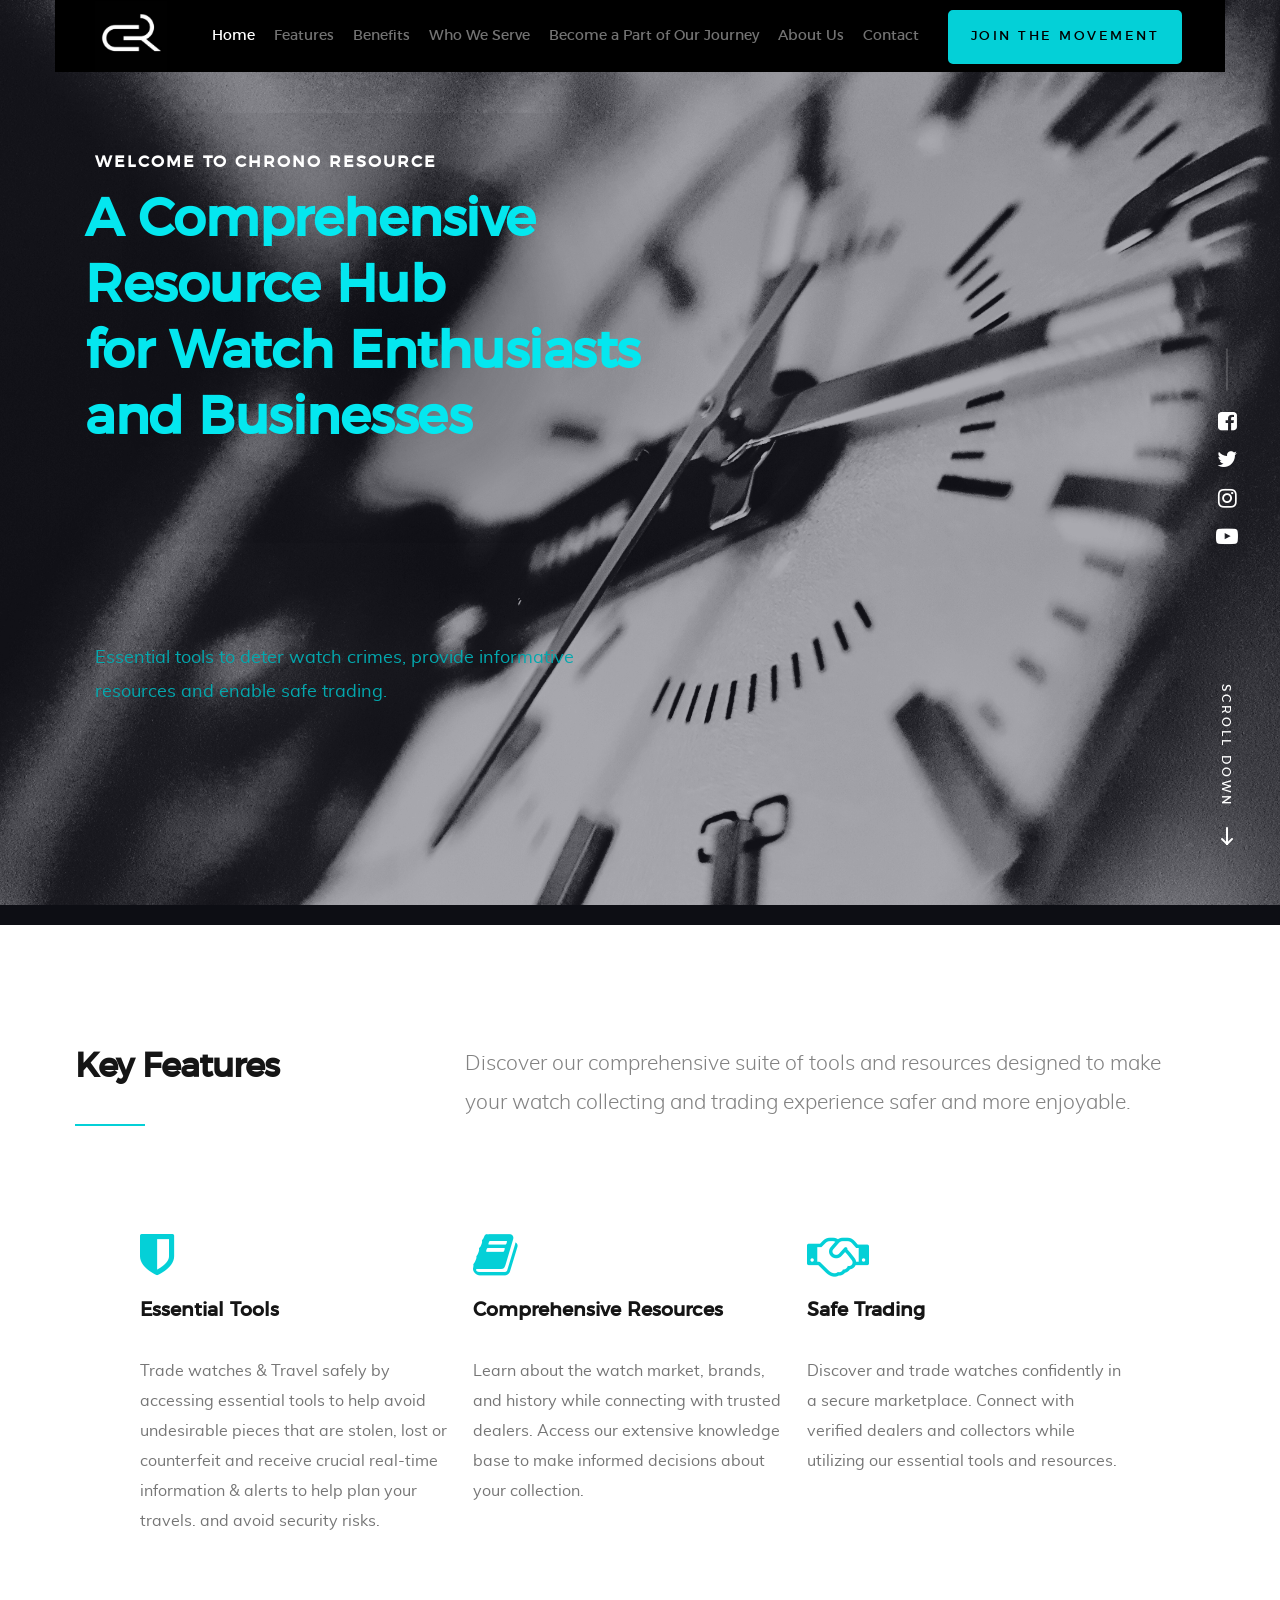
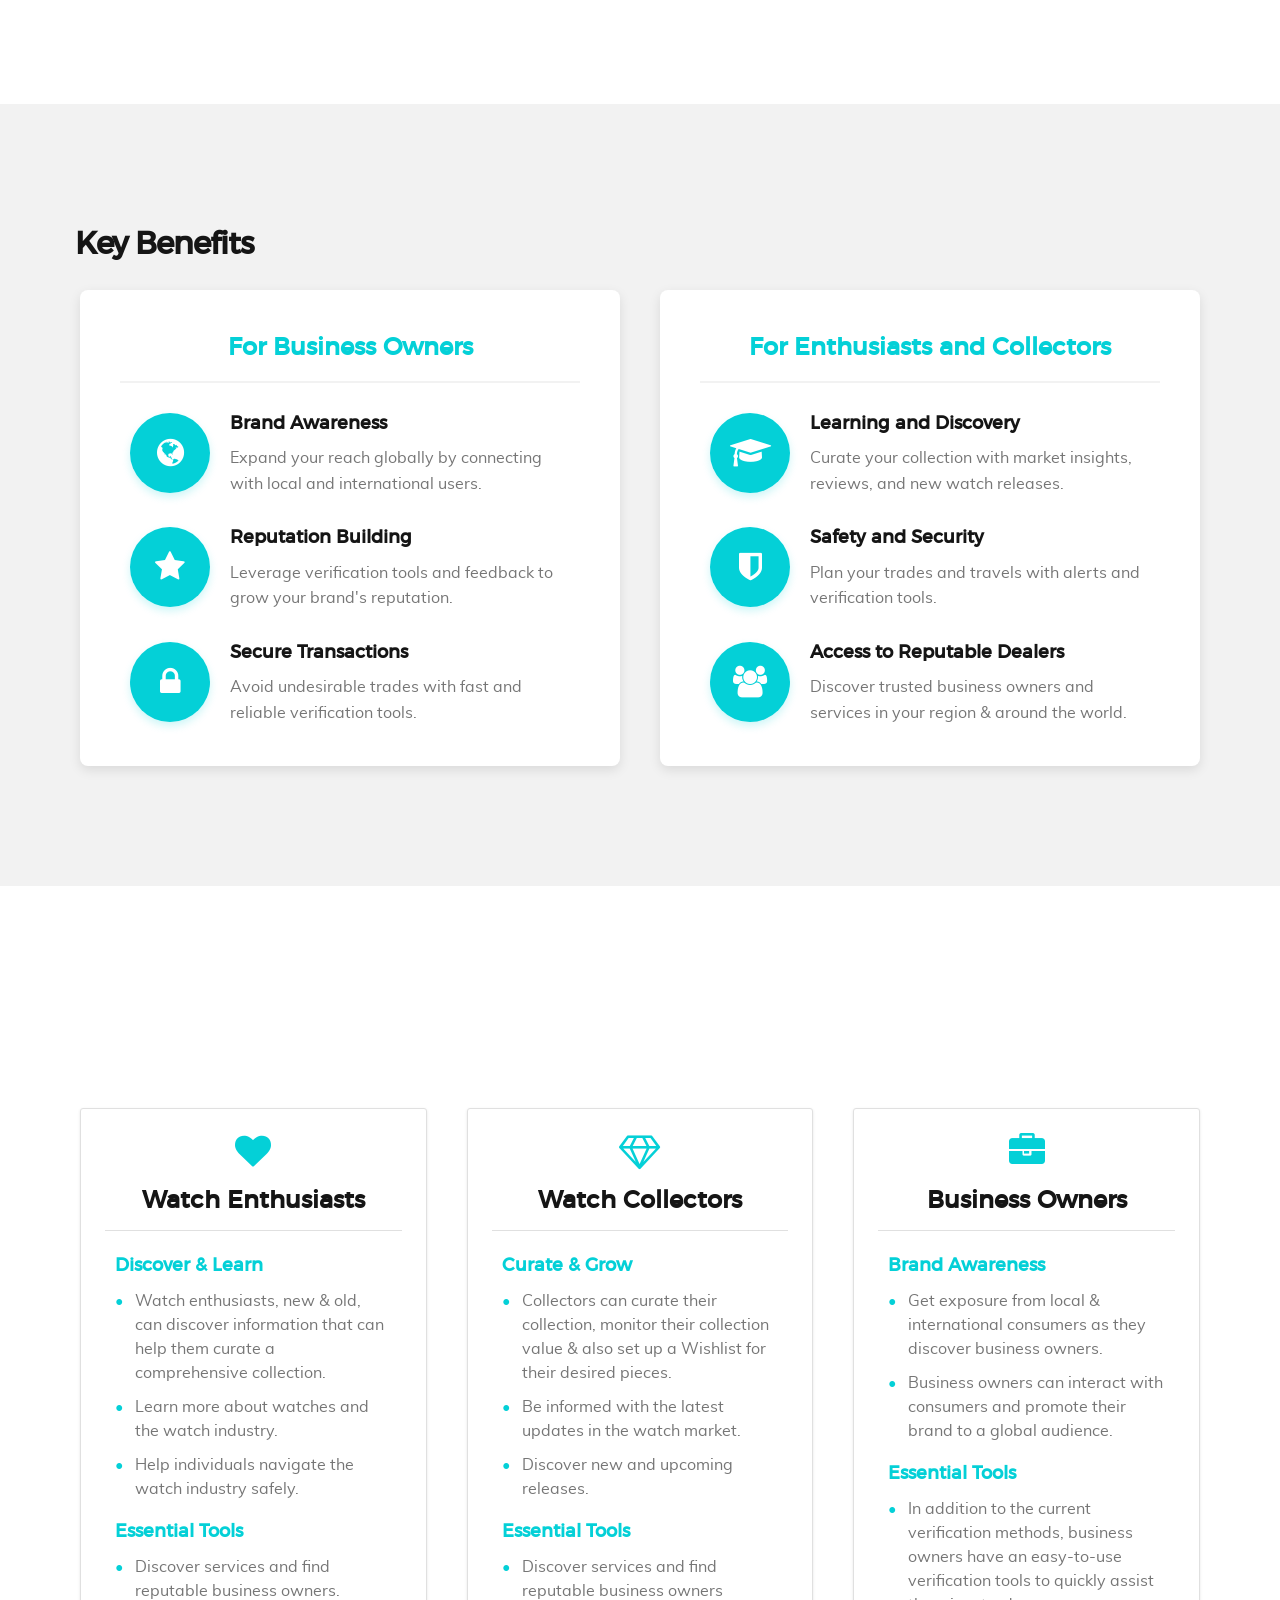
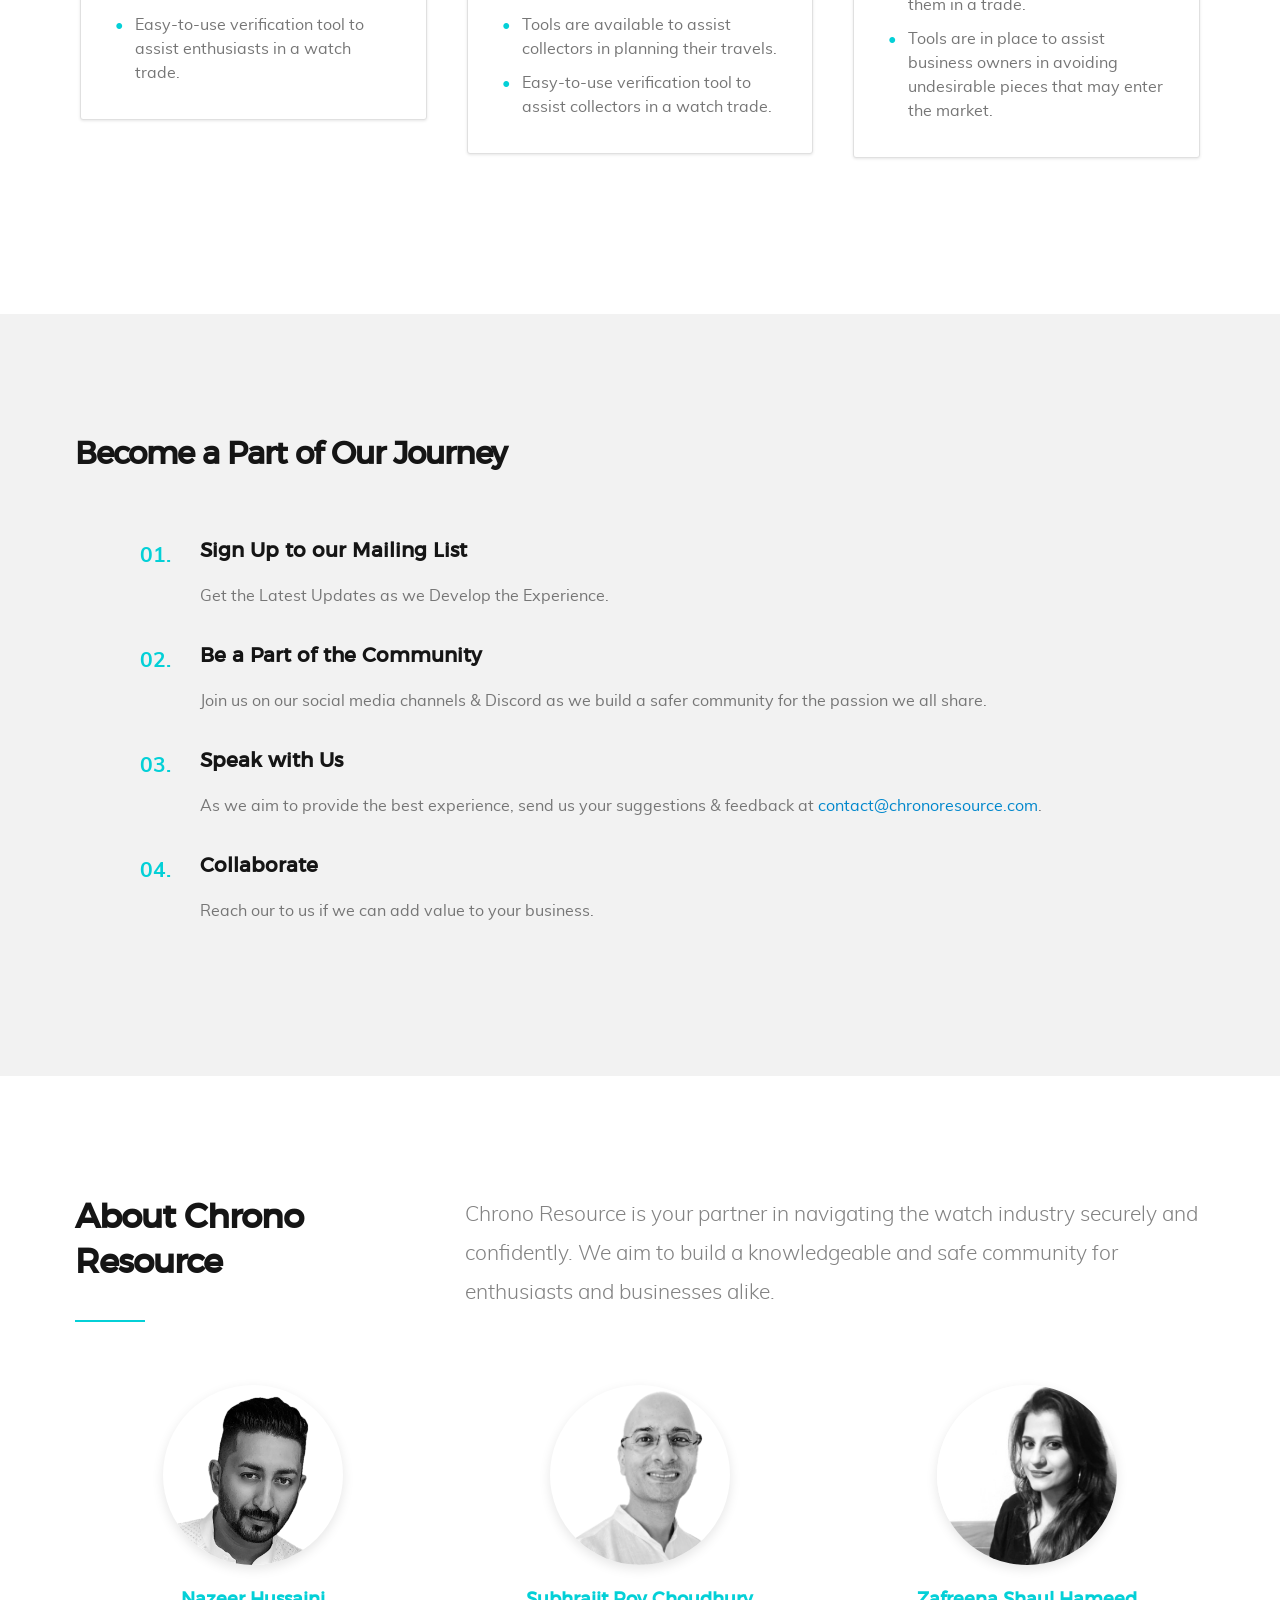
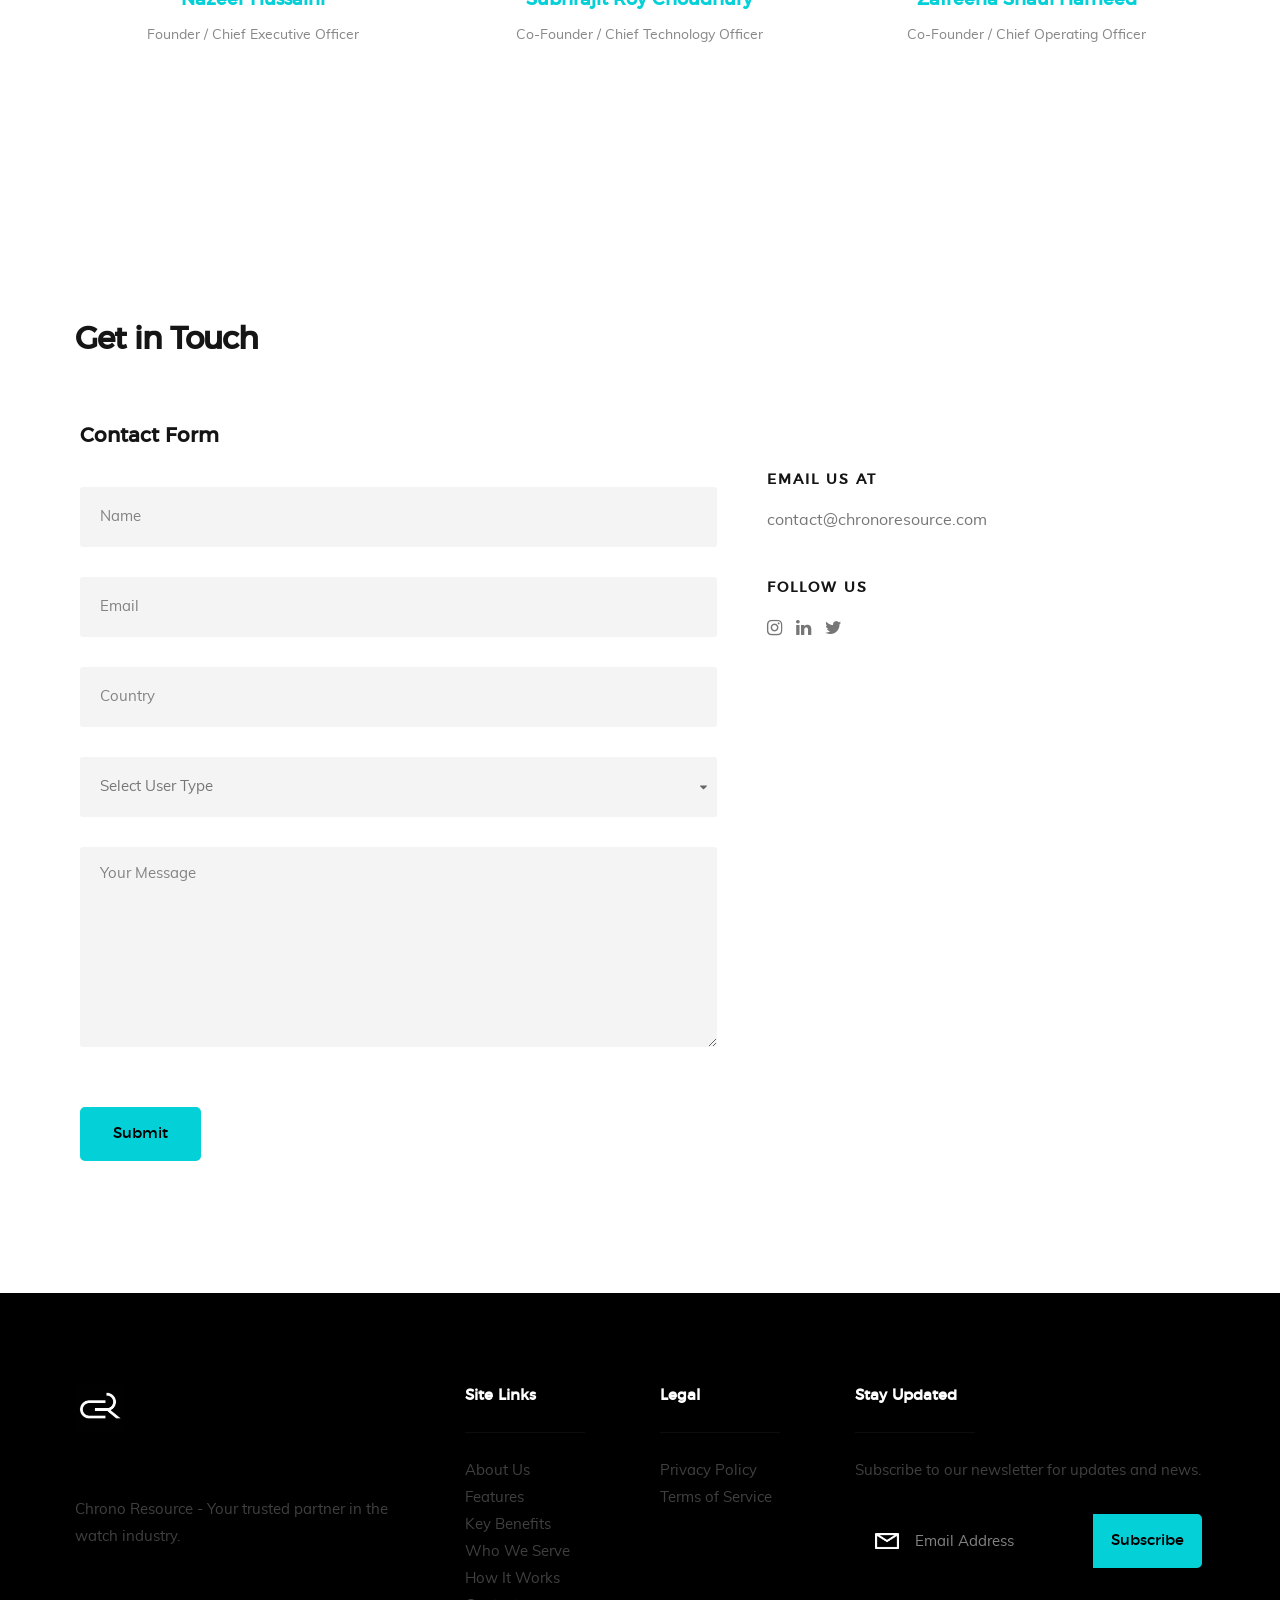
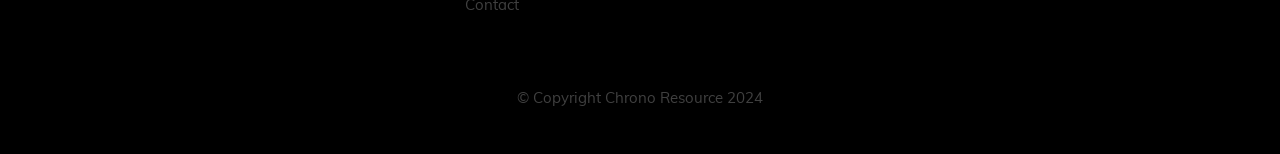
==== commit e24e73d4: "Update navigation links in index.html, change primary color in CSS files, and enhance button styles " ====
--- a/index.html
+++ b/index.html
@@ -530,10 +530,12 @@
                 <div class="col-two tab-1-3 mob-1-2 site-links">
                     <h4>Site Links</h4>
                     <ul>
-                        <li><a href="#">About Us</a></li>
-                        <li><a href="#">Features</a></li>
-                        <li><a href="#">How It Works</a></li>
-                        <li><a href="#">Contact</a></li>
+                        <li><a href="#about">About Us</a></li>
+                        <li><a href="#features">Features</a></li>
+                        <li><a href="#benefits">Key Benefits</a></li>
+                        <li><a href="#who-we-serve">Who We Serve</a></li>
+                        <li><a href="#journey">How It Works</a></li>
+                        <li><a href="#contact">Contact</a></li>
                     </ul>
                 </div>
 
@@ -551,7 +553,7 @@
                     <div class="subscribe-form">
                         <form id="mc-form" class="group" novalidate="true">
                             <input type="email" value="" name="EMAIL" class="email" id="mc-email" placeholder="Email Address" required=""> 
-                            <input type="submit" name="subscribe" value="Subscribe">
+                            <input type="submit" name="subscribe" value="Subscribe" class="button button-primary">
                             <label for="mc-email" class="subscribe-message"></label>
                         </form>
                     </div>
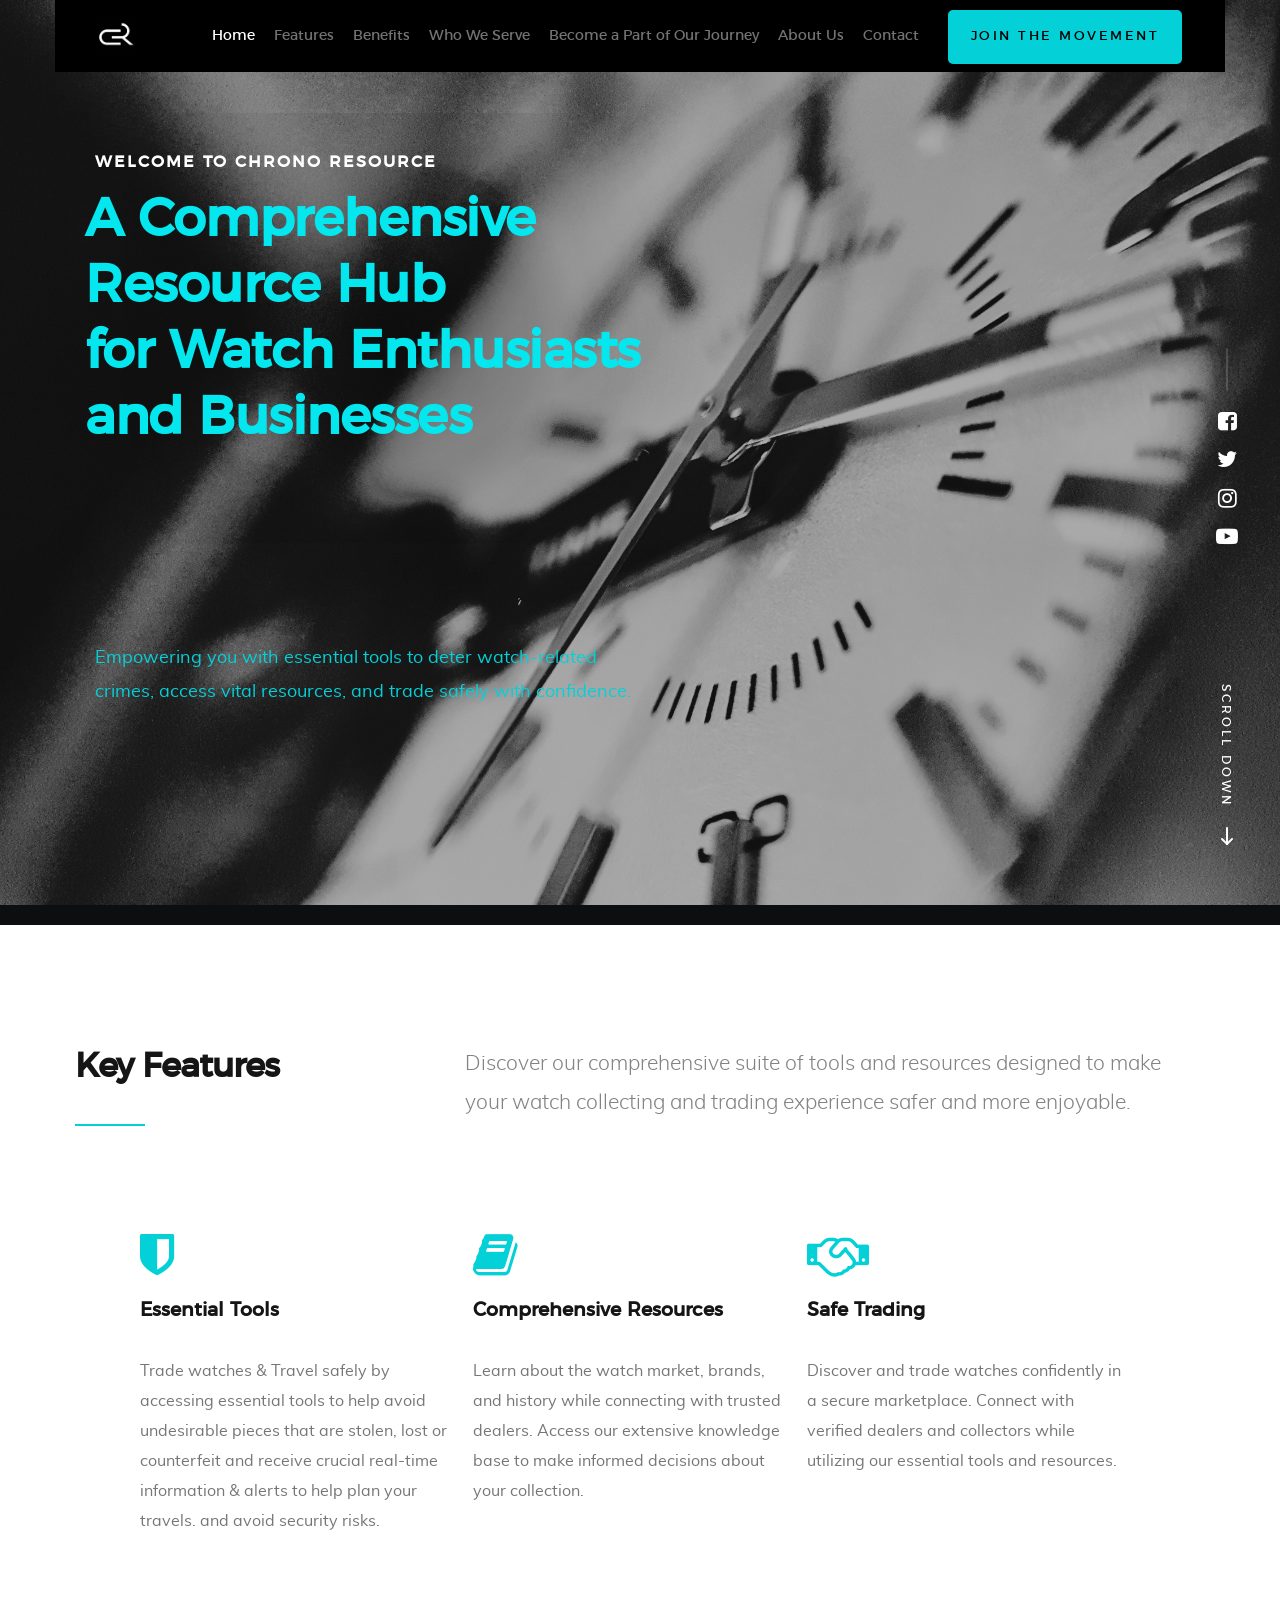
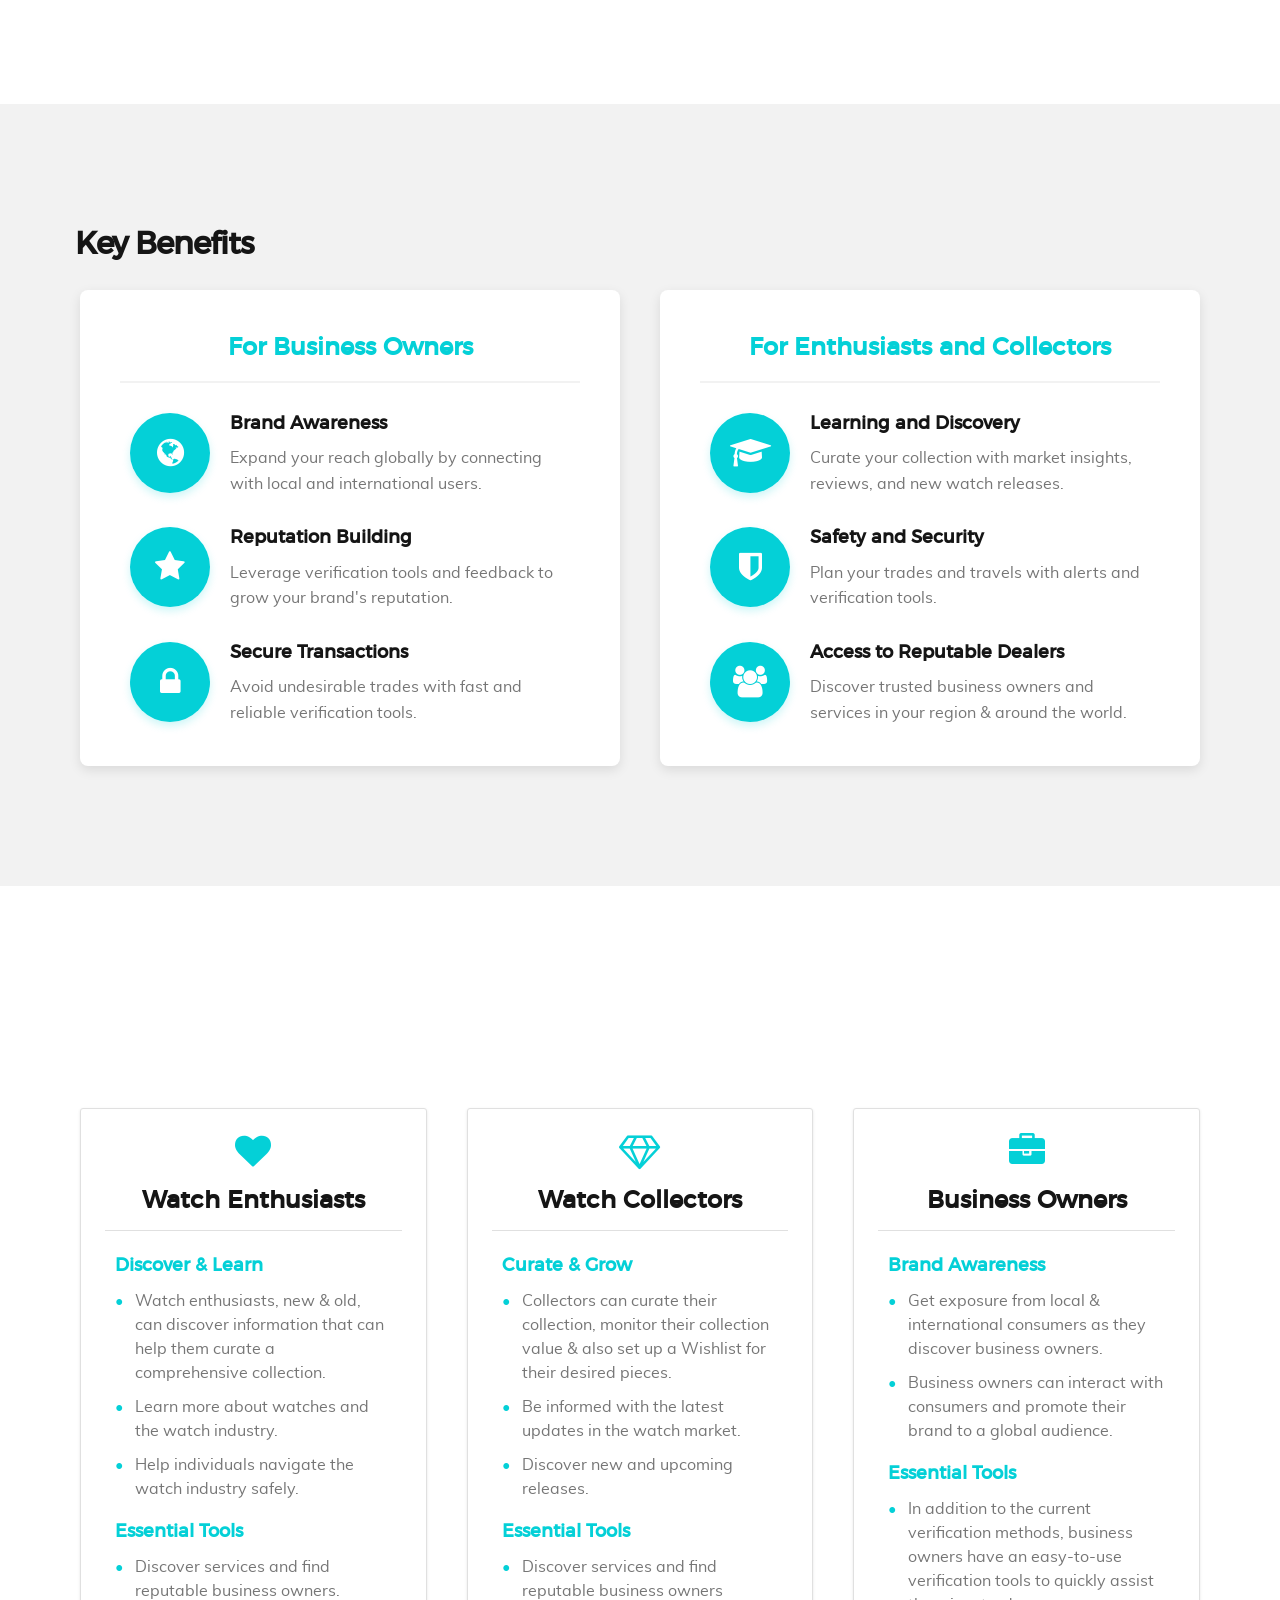
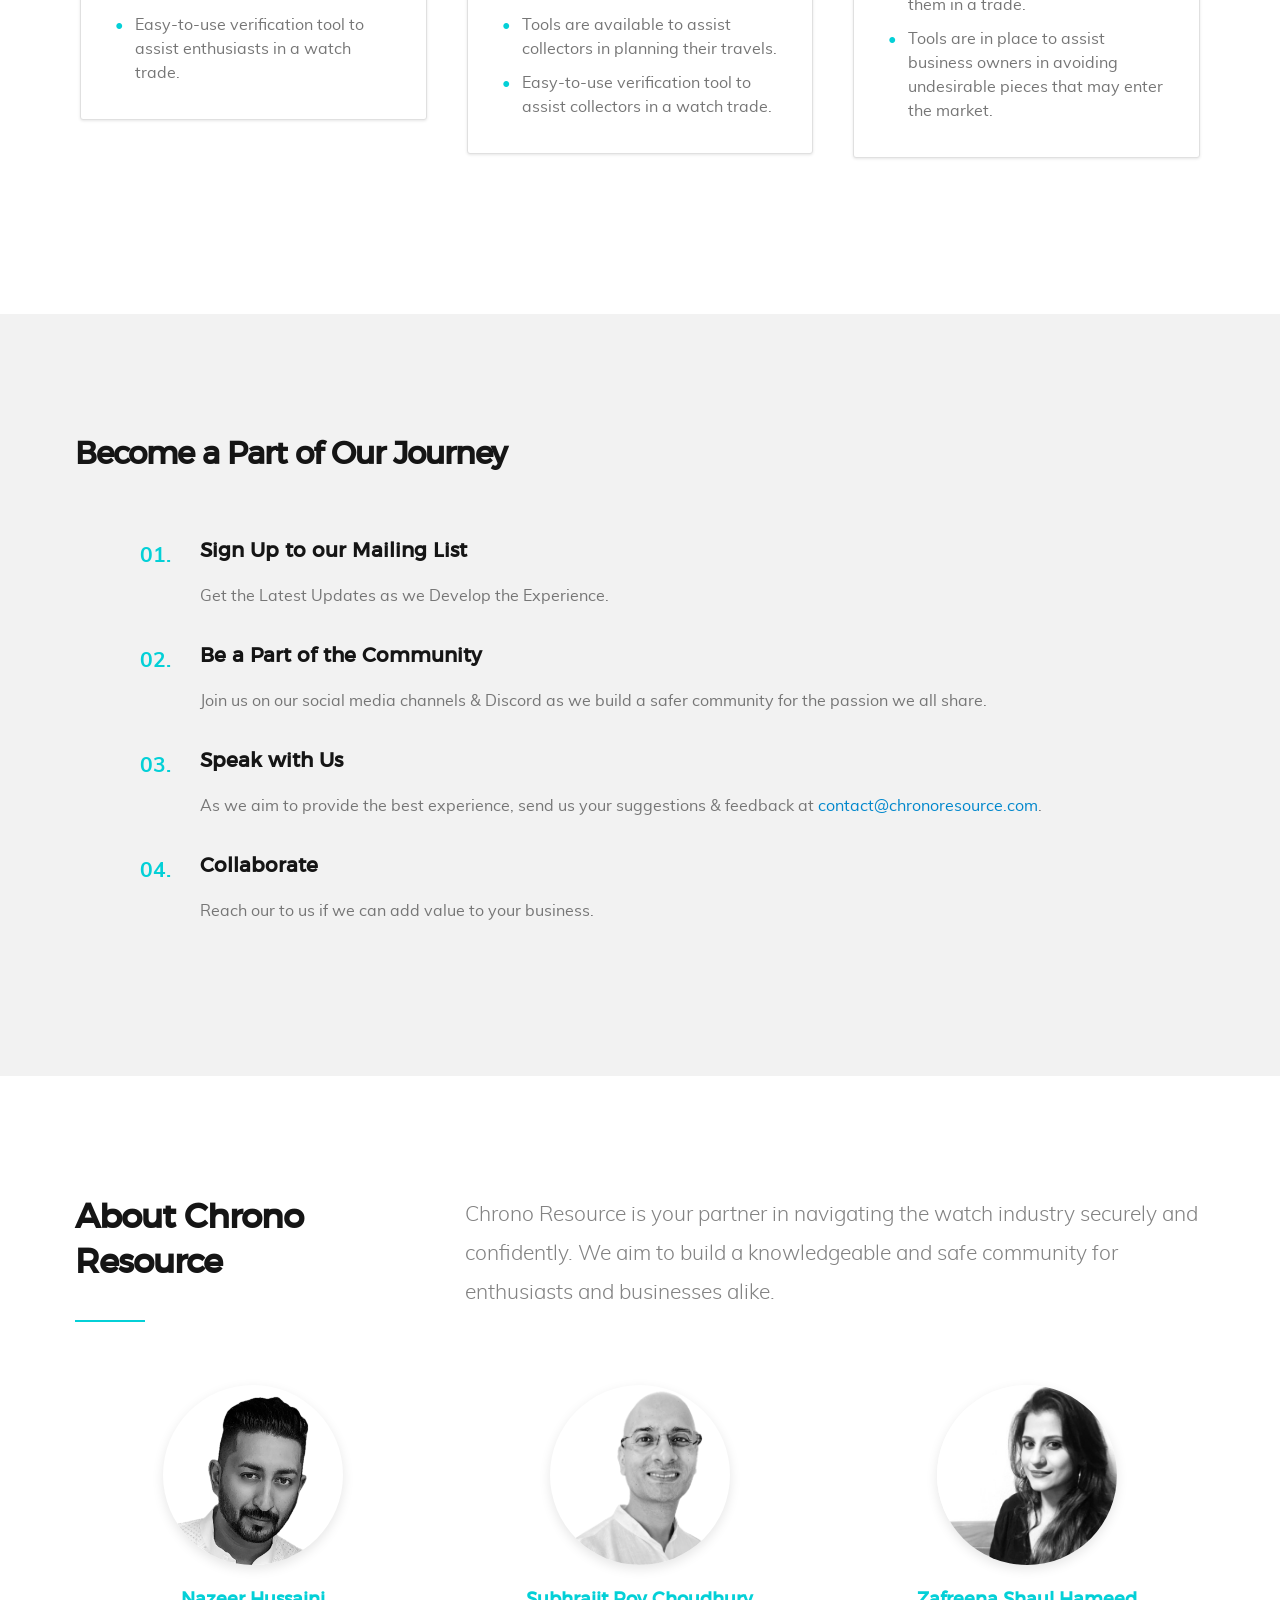
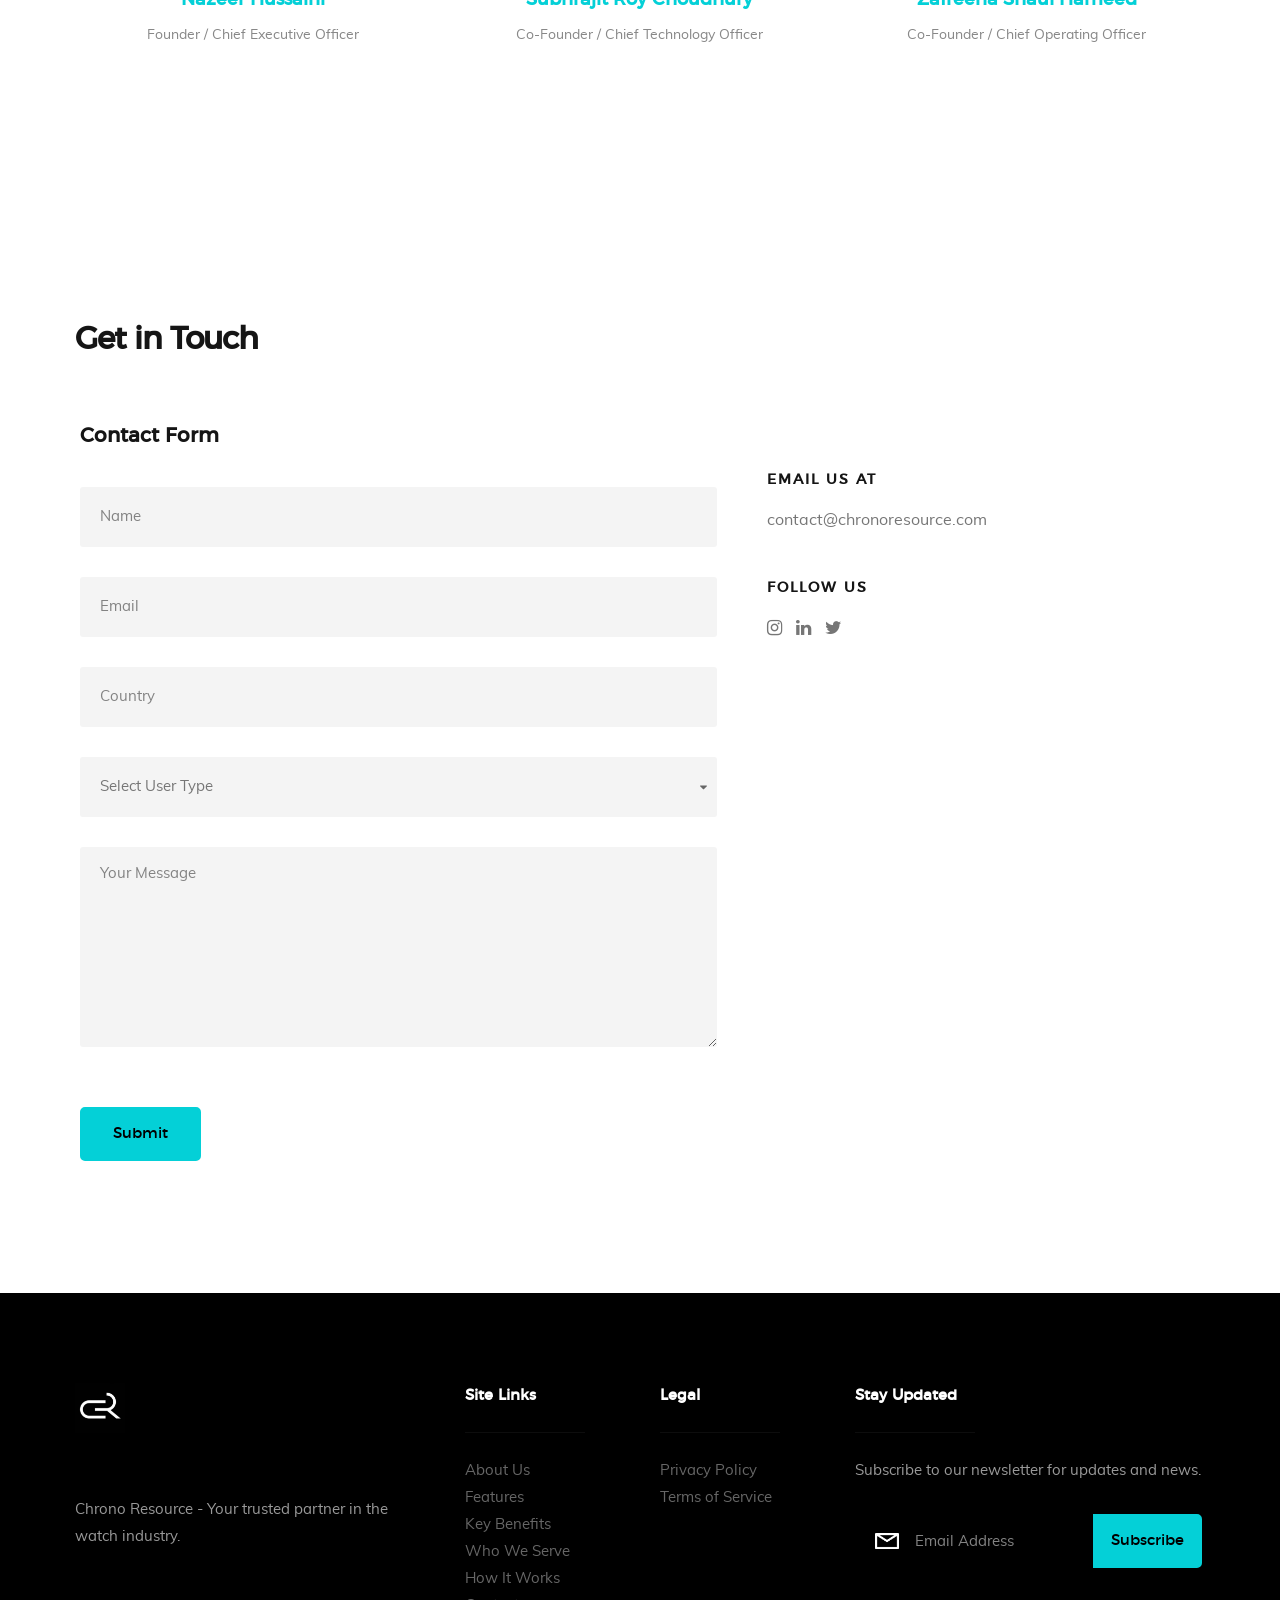
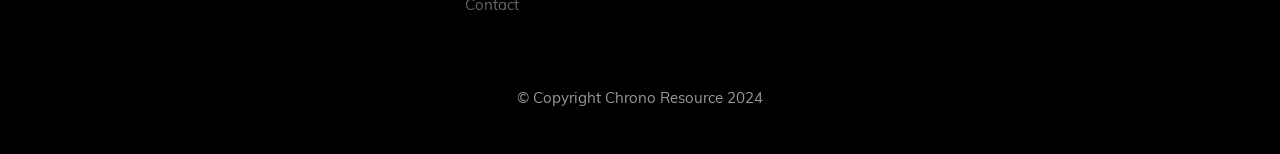
==== commit d9a0cb48: "Refine content and styles in index.html and home.css for clarity and aesthetics. Updated descriptive" ====
--- a/index.html
+++ b/index.html
@@ -99,7 +99,7 @@
                         </h1>
                     </div>
 
-                    <p data-aos="fade-up">Essential tools to deter watch crimes, provide informative resources and enable safe trading.</p>
+                    <p data-aos="fade-up">Empowering you with essential tools to deter watch-related crimes, access vital resources, and trade safely with confidence.</p>
 
                     <div class="buttons" data-aos="fade-up">
                         <a href="#who-we-serve" class="smoothscroll button stroke">
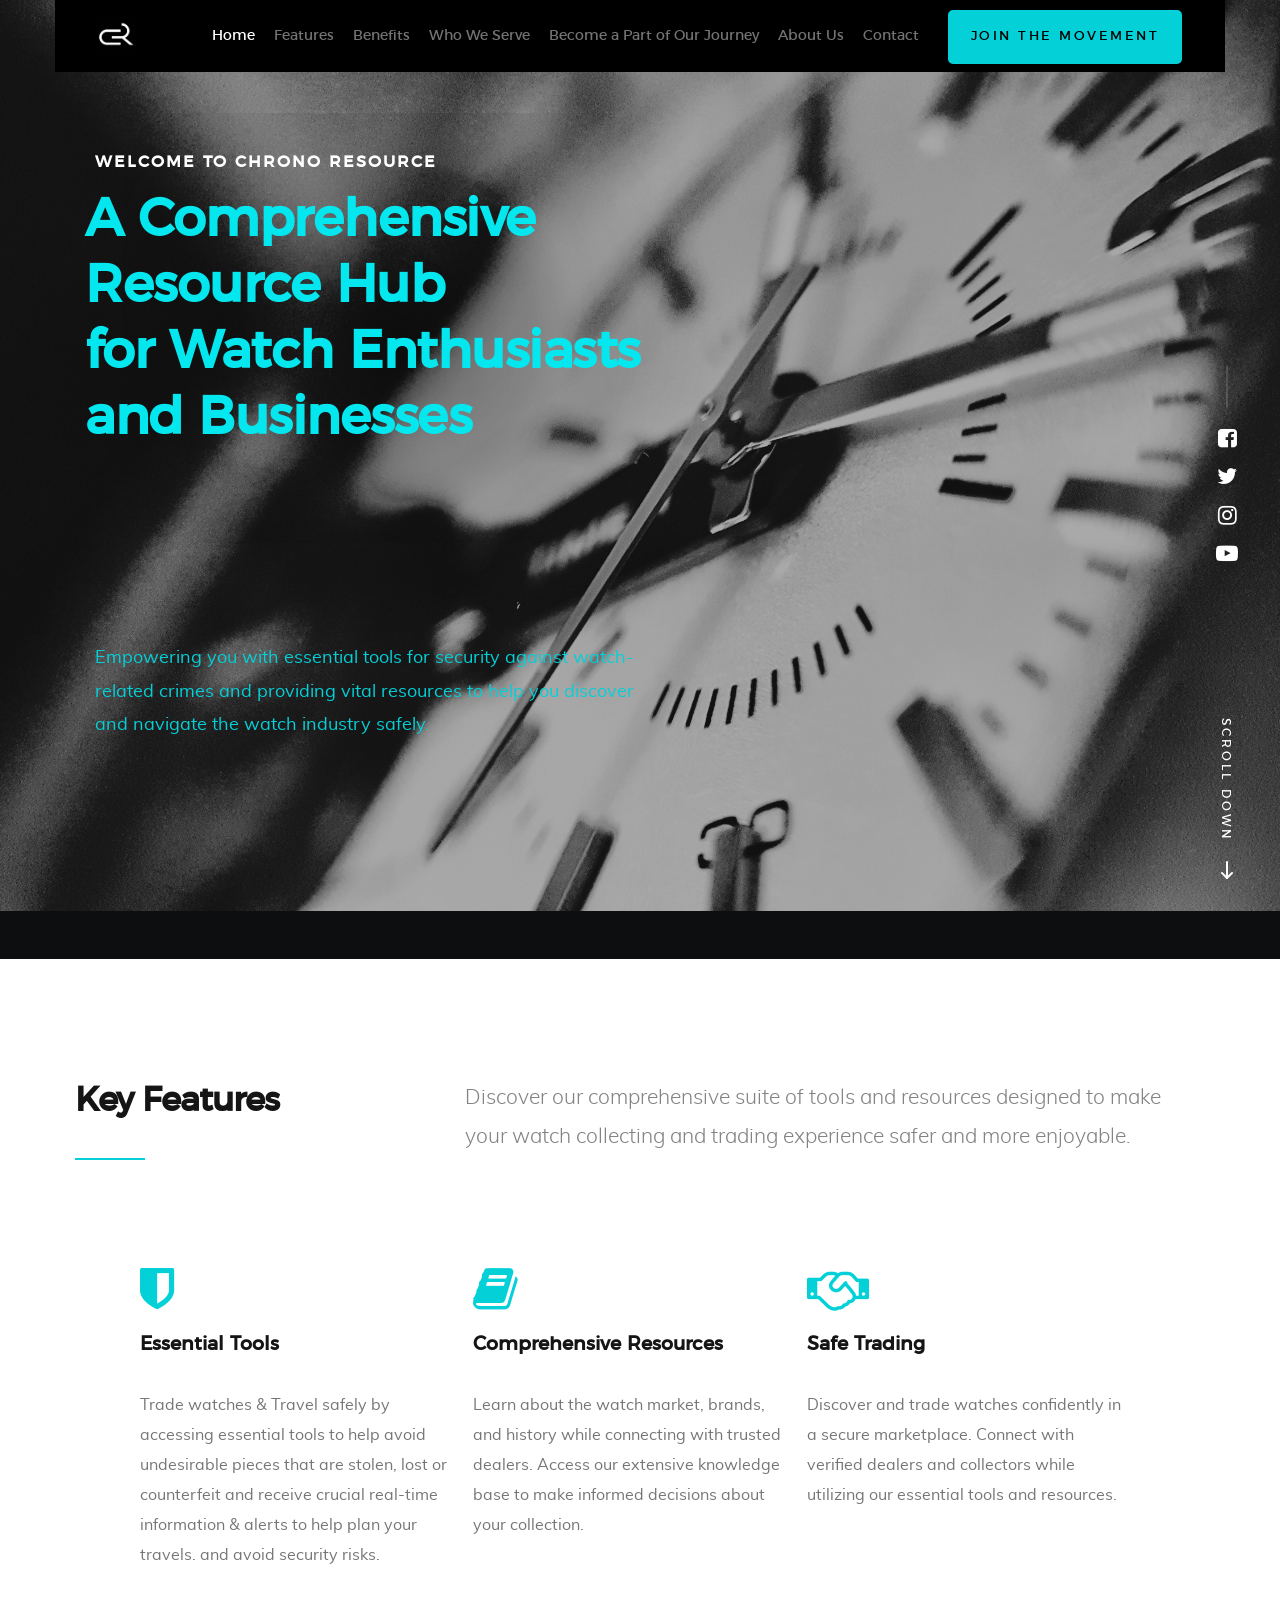
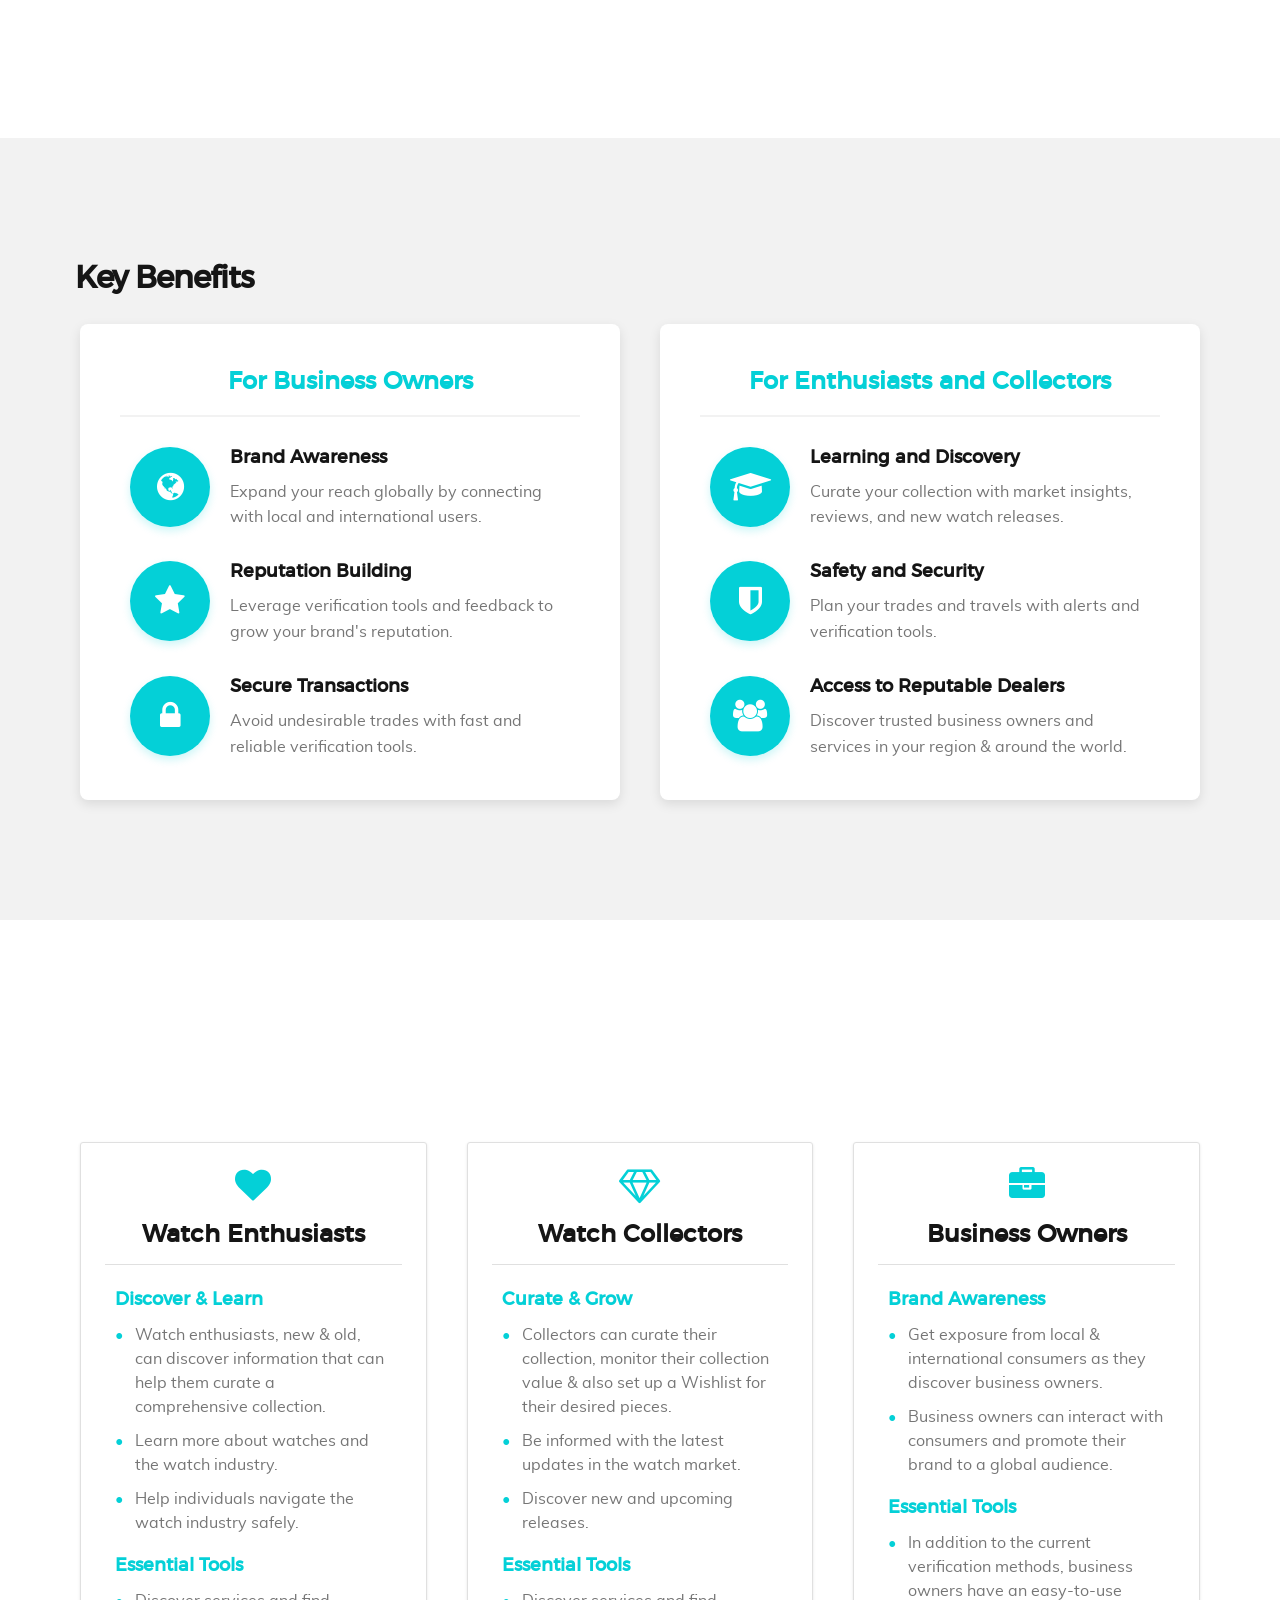
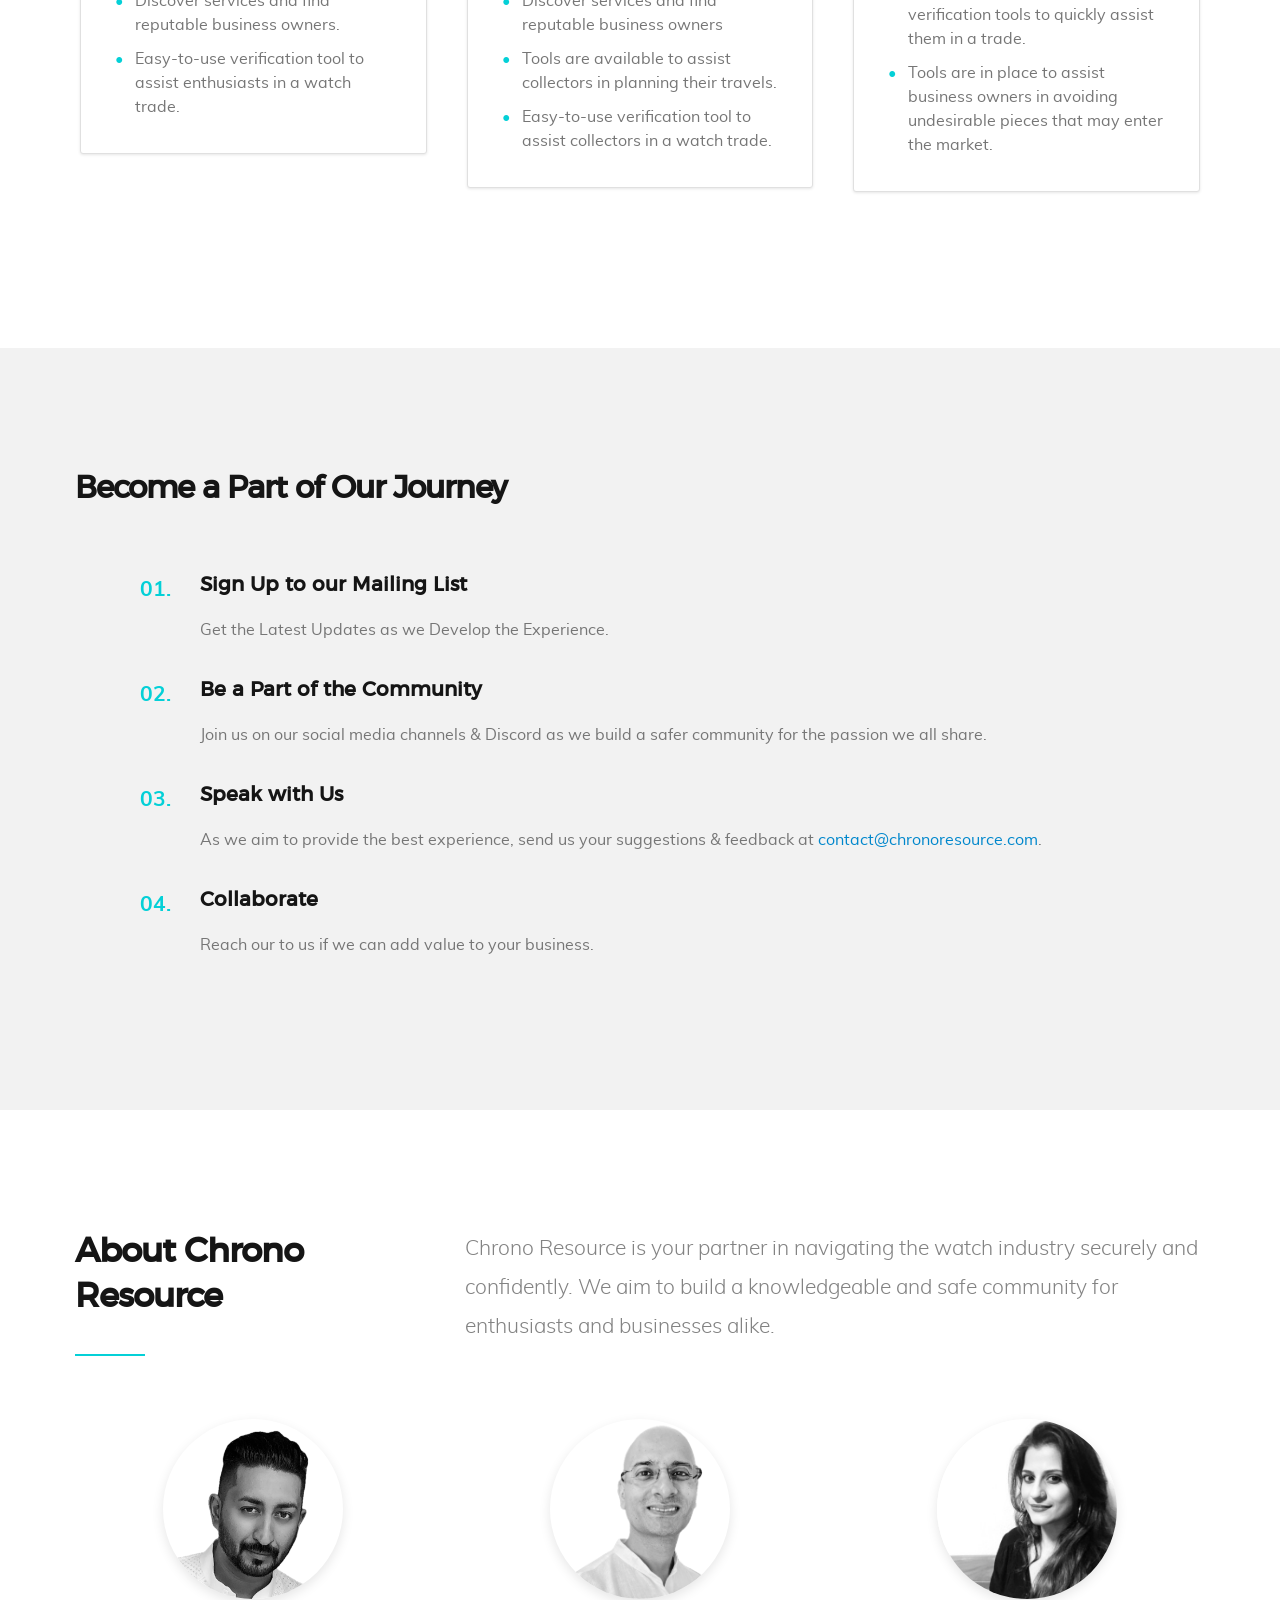
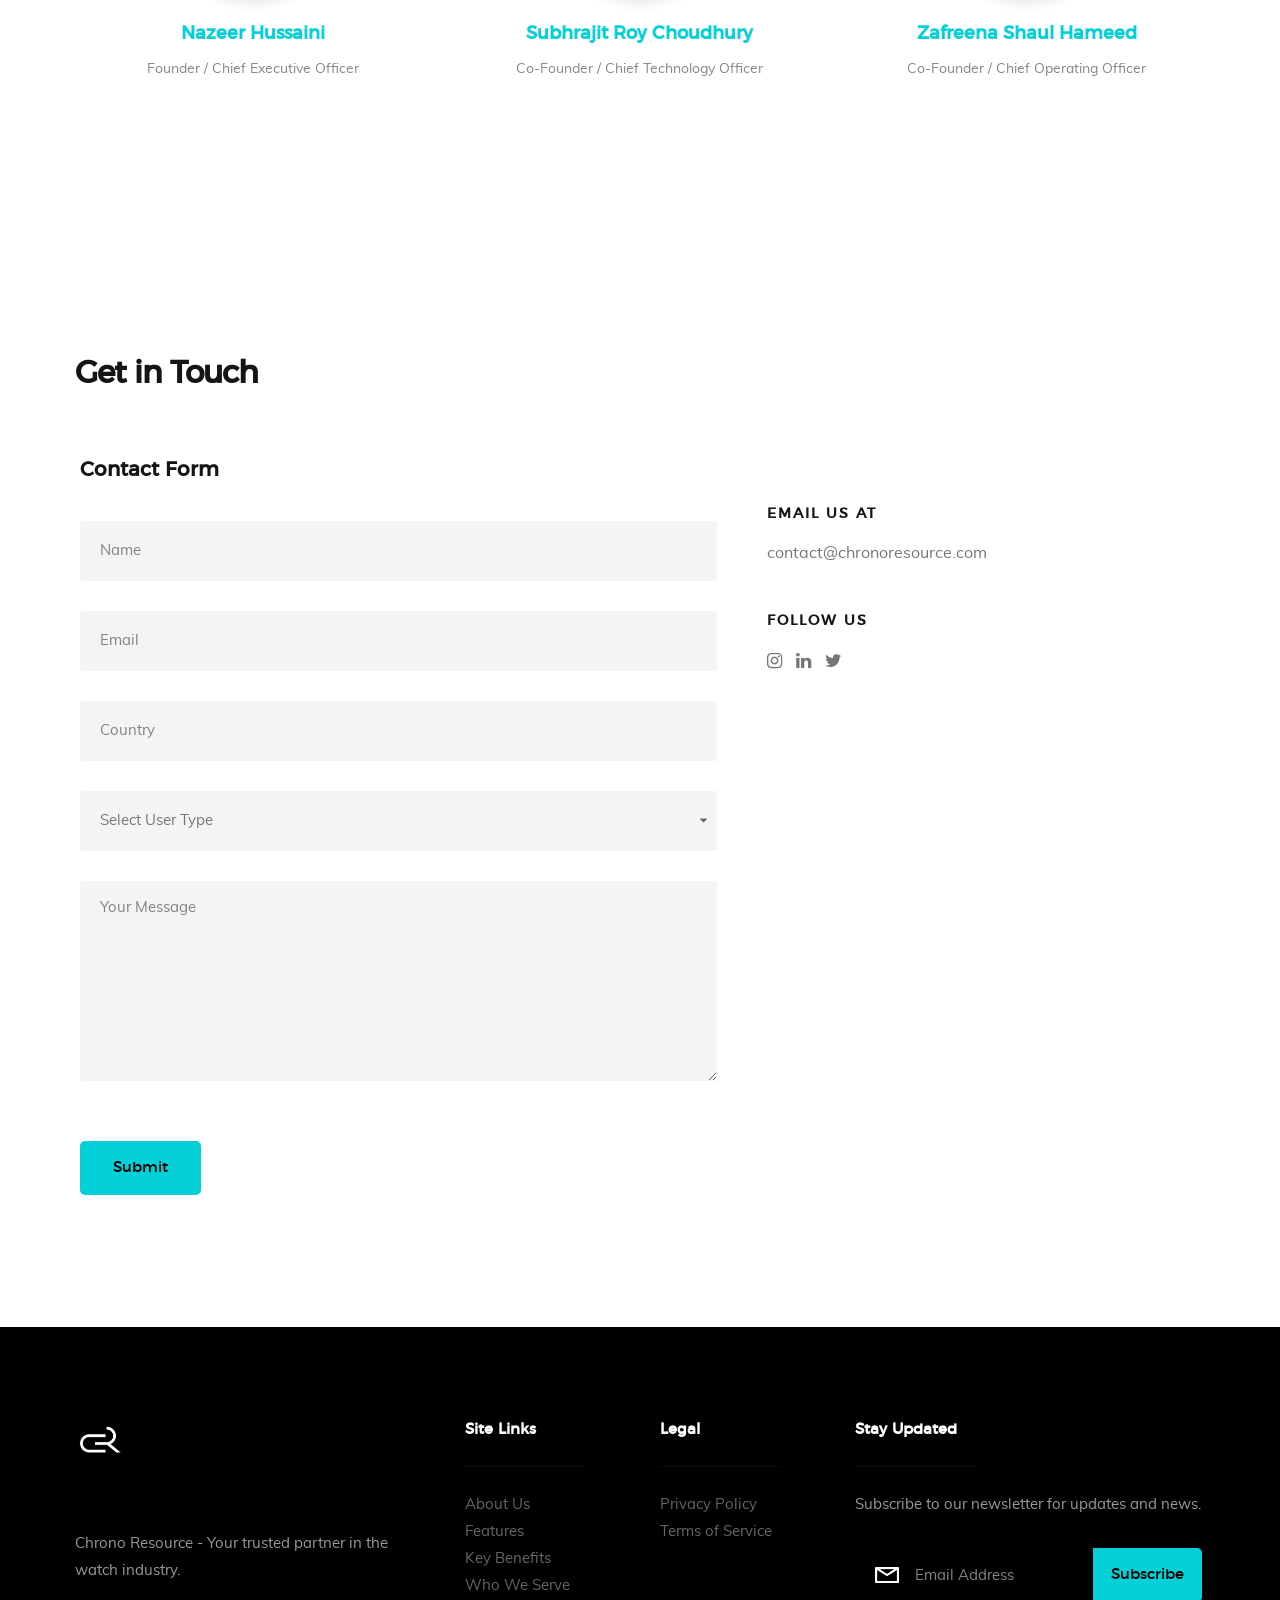
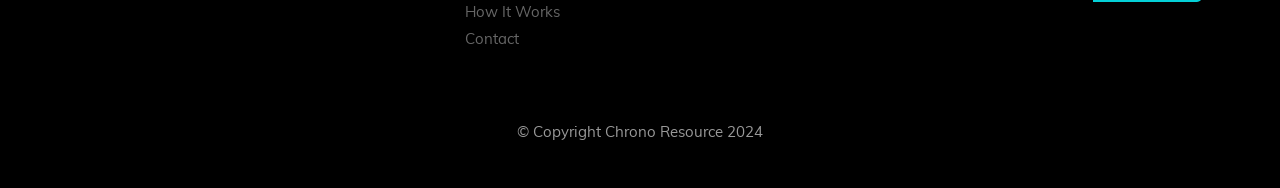
==== commit ef323fa4: "Update descriptive text in index.html for clarity and improved engagement regarding watch-related se" ====
--- a/index.html
+++ b/index.html
@@ -99,7 +99,7 @@
                         </h1>
                     </div>
 
-                    <p data-aos="fade-up">Empowering you with essential tools to deter watch-related crimes, access vital resources, and trade safely with confidence.</p>
+                    <p data-aos="fade-up">Empowering you with essential tools for security against watch-related crimes and providing vital resources to help you discover and navigate the watch industry safely.</p>
 
                     <div class="buttons" data-aos="fade-up">
                         <a href="#who-we-serve" class="smoothscroll button stroke">
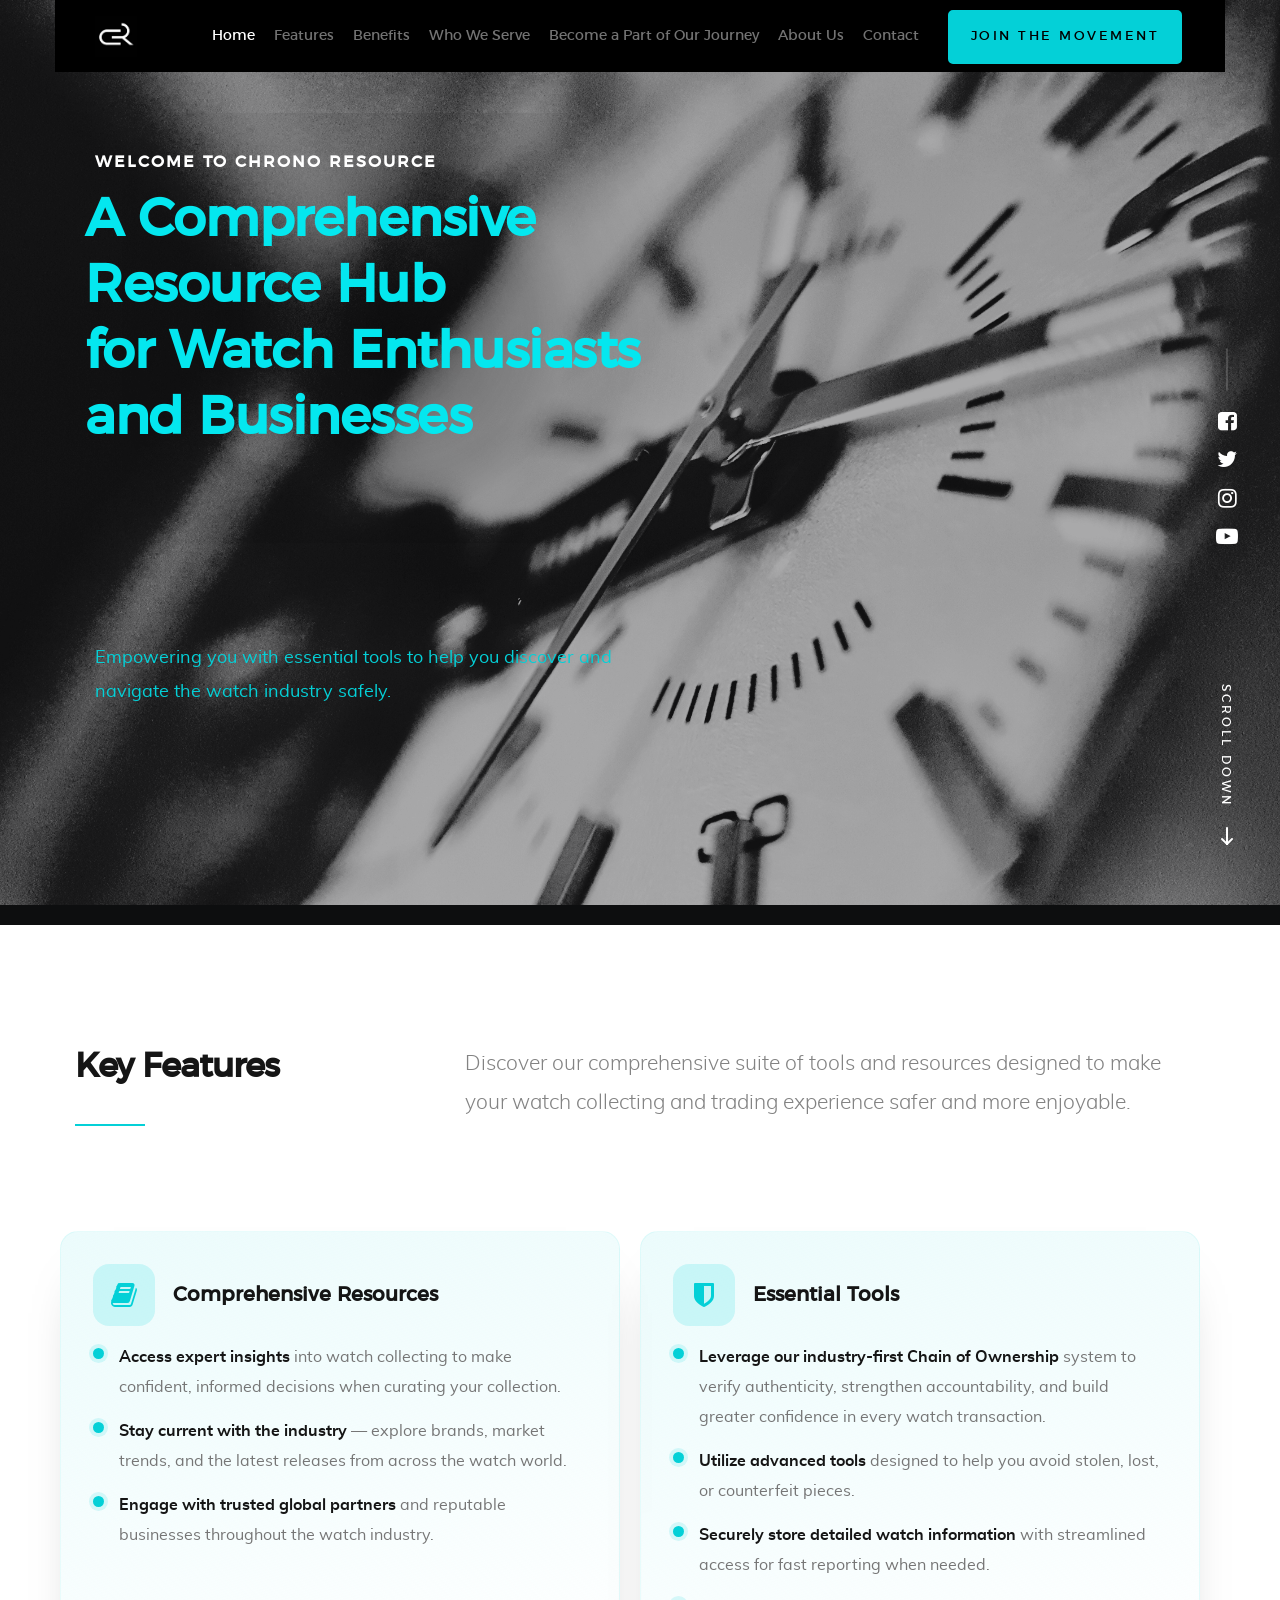
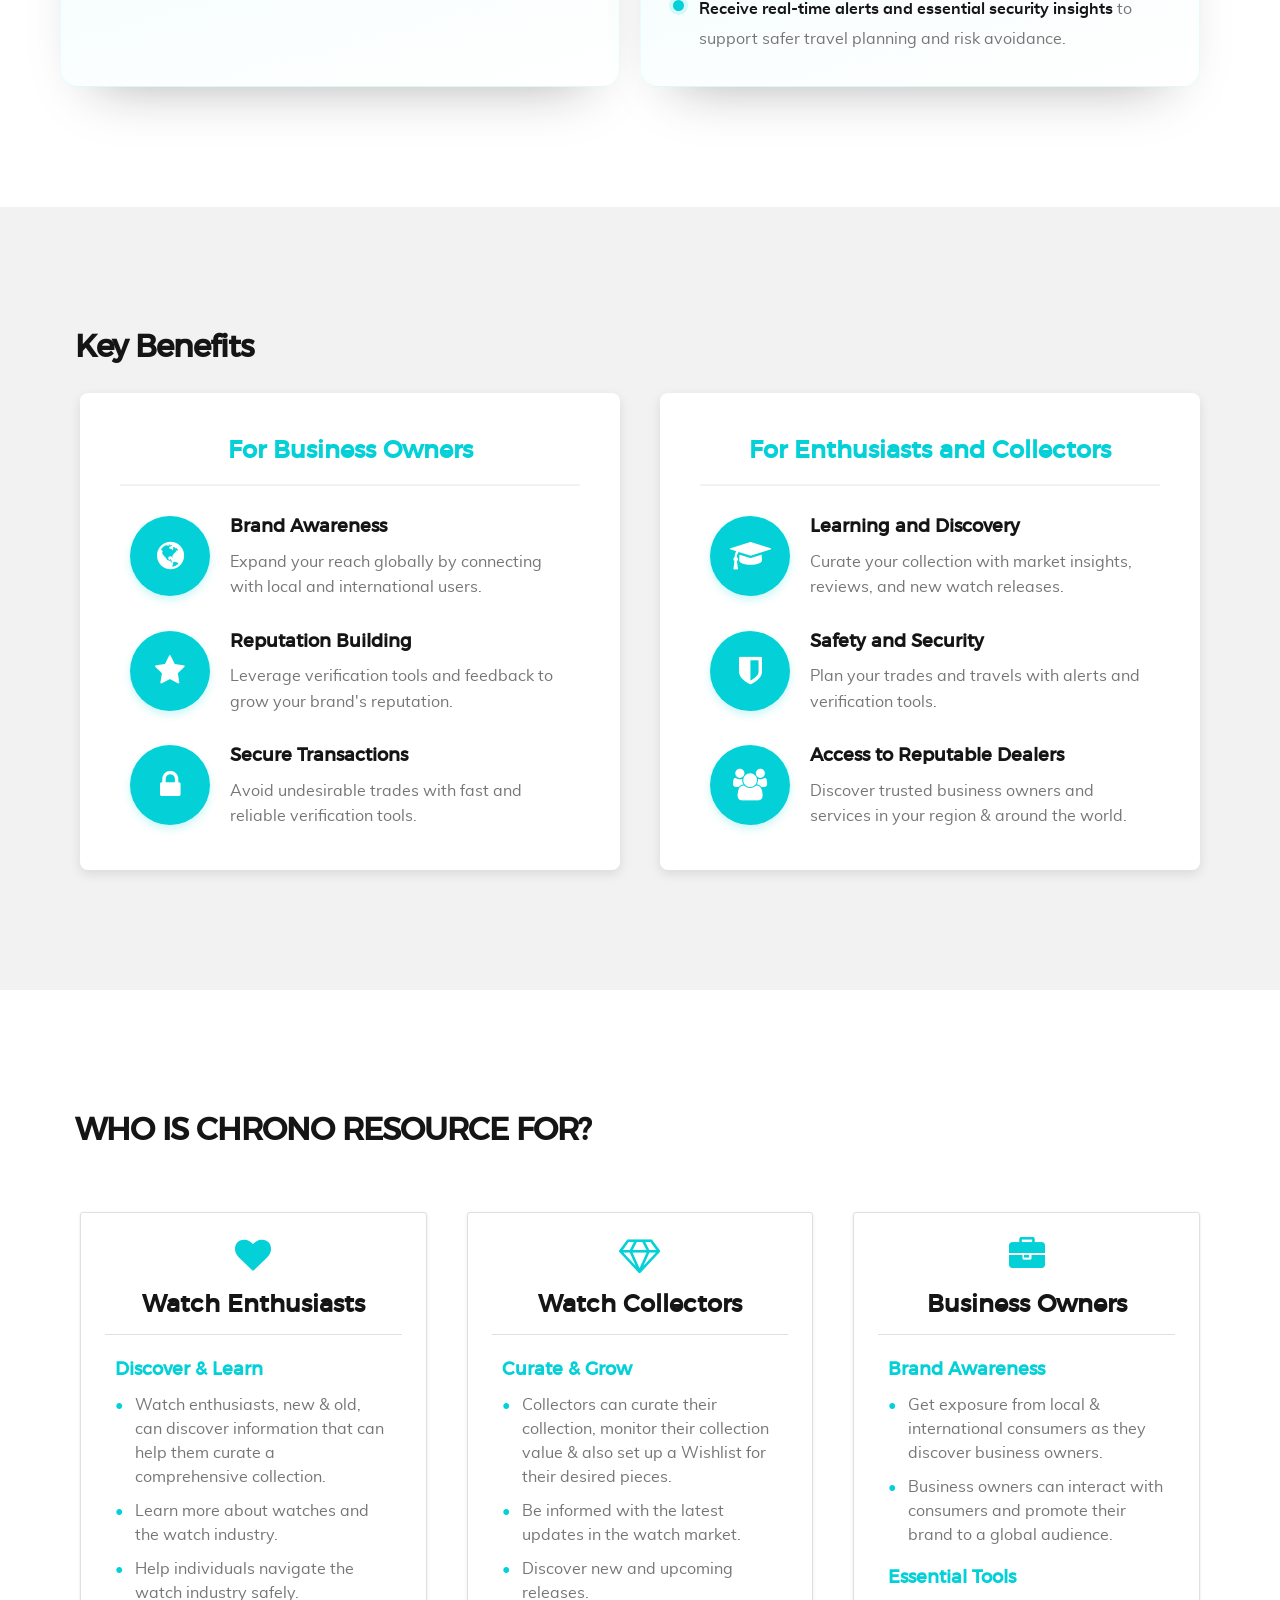
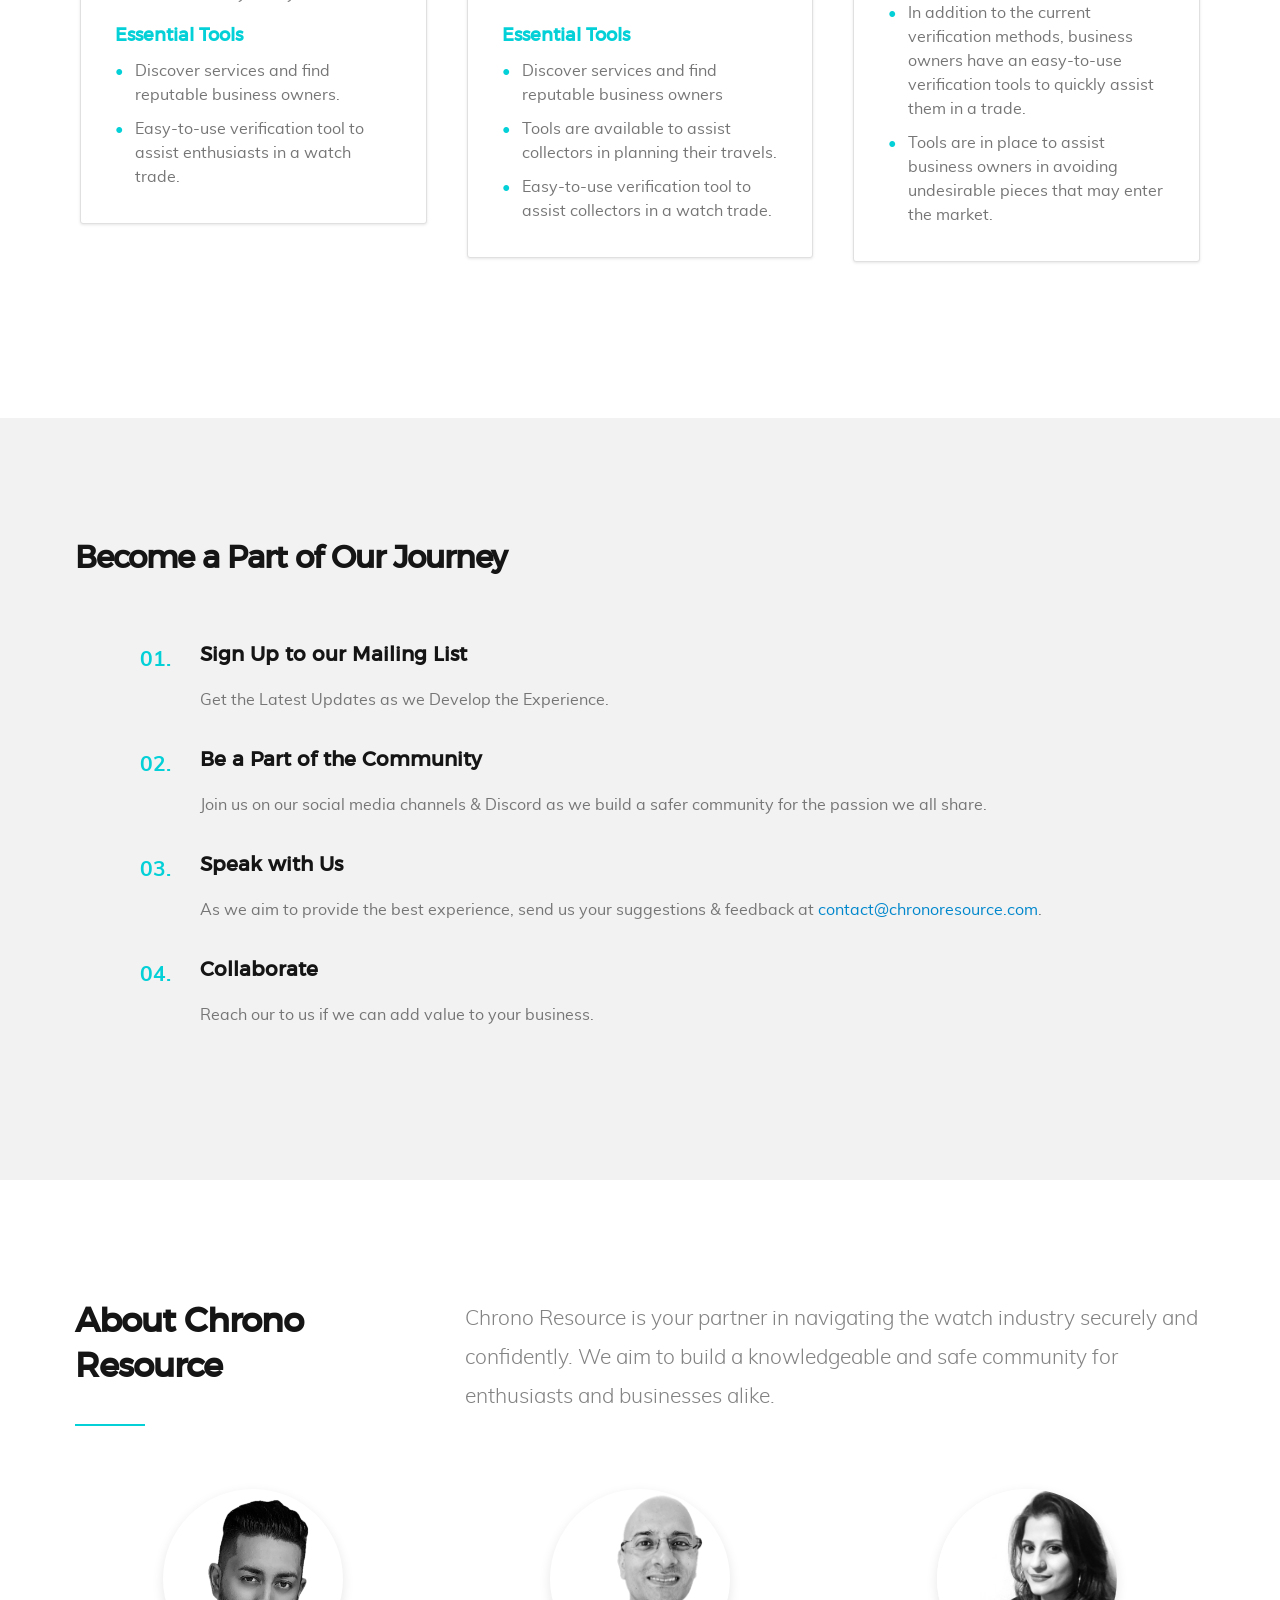
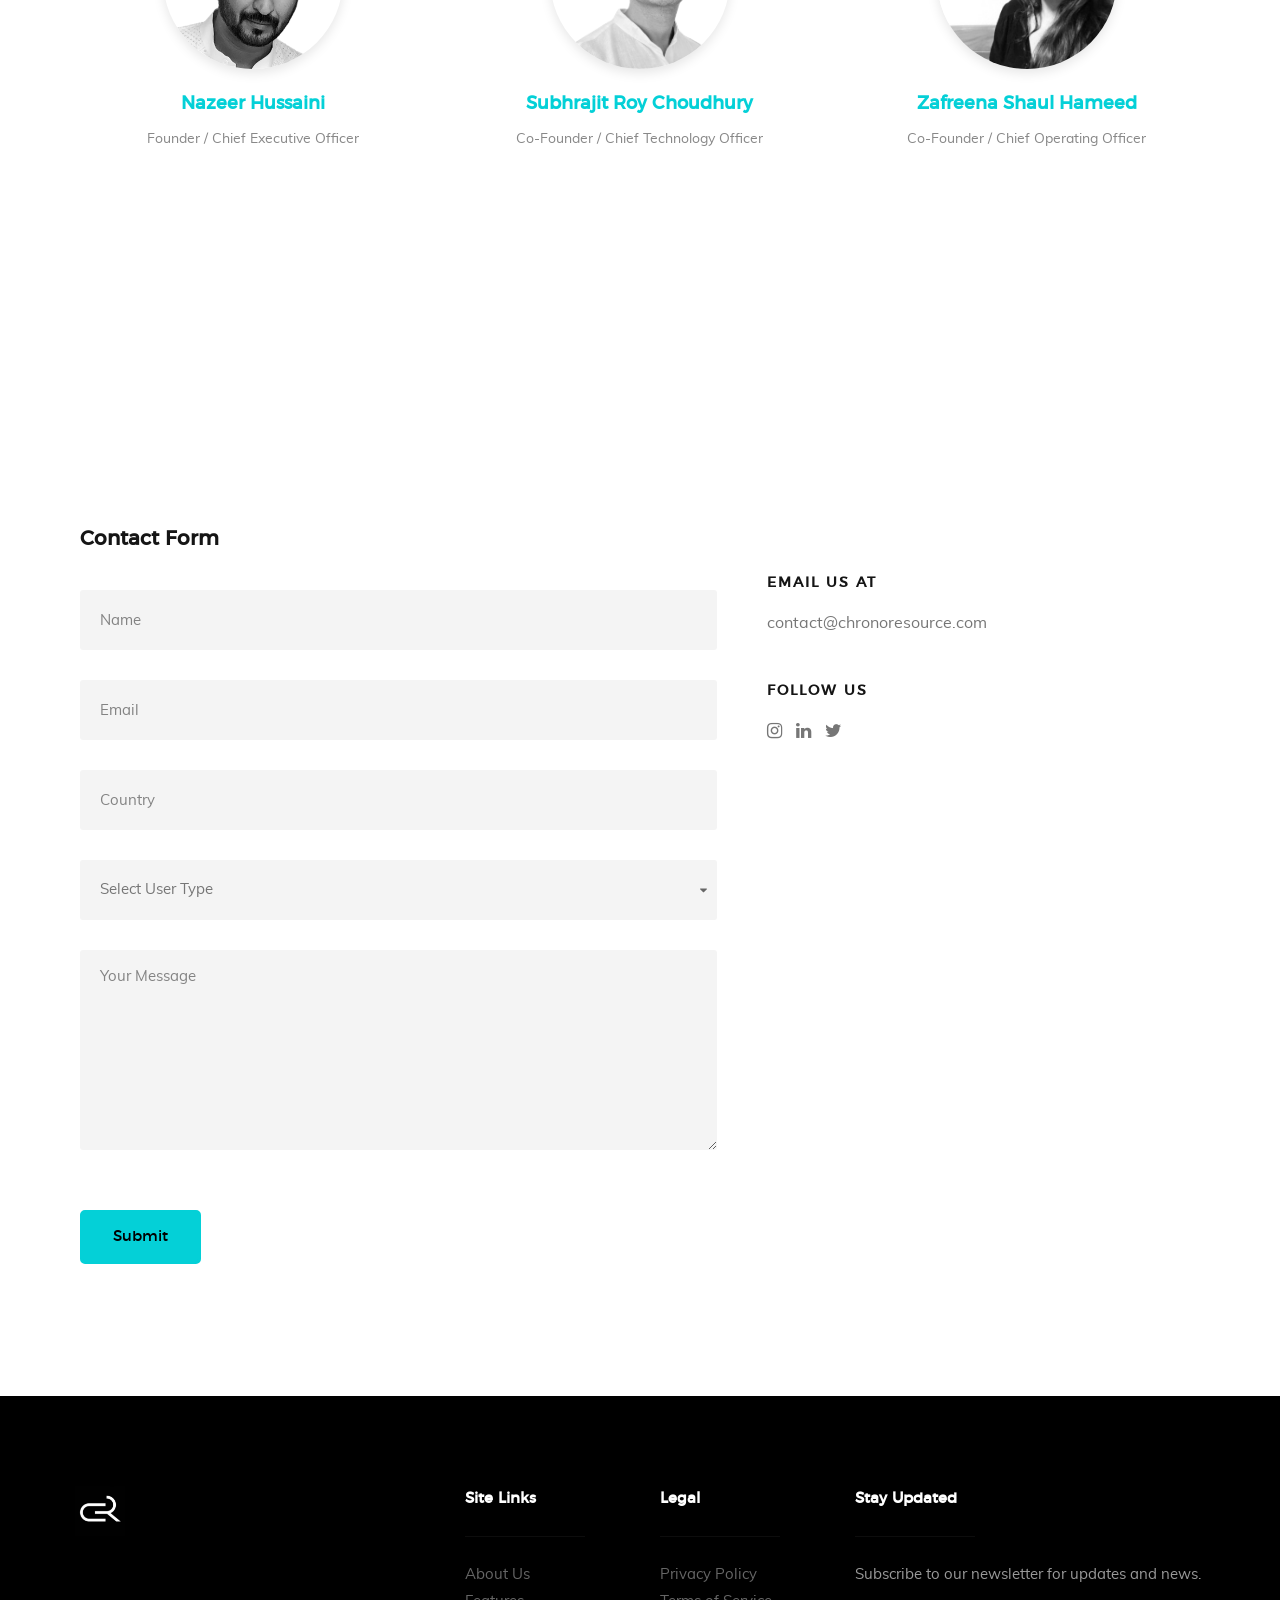
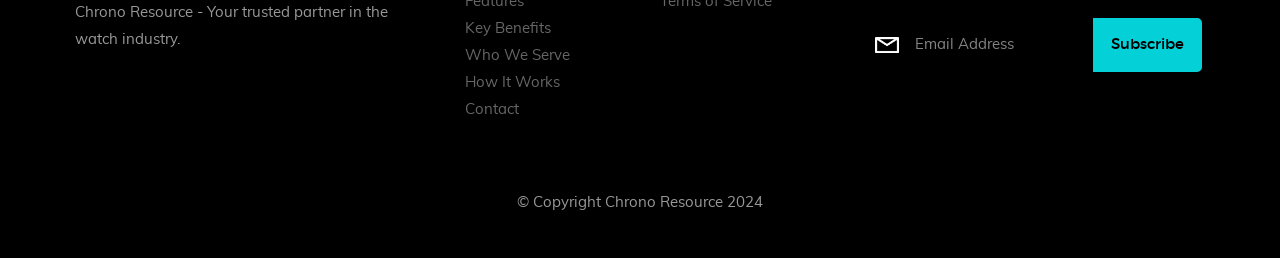
==== commit 36acc394: "Refactor "Key Features" section in index.html: - Update styles in features.css for improved layout a" ====
--- a/index.html
+++ b/index.html
@@ -99,7 +99,7 @@
                         </h1>
                     </div>
 
-                    <p data-aos="fade-up">Empowering you with essential tools for security against watch-related crimes and providing vital resources to help you discover and navigate the watch industry safely.</p>
+                    <p data-aos="fade-up">Empowering you with essential tools to help you discover and navigate the watch industry safely.</p>
 
                     <div class="buttons" data-aos="fade-up">
                         <a href="#who-we-serve" class="smoothscroll button stroke">
@@ -164,29 +164,38 @@
         </div>
 
         <div class="row features-content">
-            <div class="features-list block-1-3 block-m-1-2 block-mob-full group">
-
-                <div class="bgrid feature" data-aos="fade-up">
-                    <span class="icon"><i class="fa fa-shield"></i></span>            
-                    <div class="service-content">
-                        <h3>Essential Tools</h3>
-                        <p>Trade watches & Travel safely by accessing essential tools to help avoid undesirable pieces that are stolen, lost or counterfeit and receive crucial real-time information & alerts to help plan your travels. and avoid security risks.</p>
-                    </div>
-                </div>
-
-                <div class="bgrid feature" data-aos="fade-up">
-                    <span class="icon"><i class="fa fa-book"></i></span>                          
-                    <div class="service-content">
-                        <h3>Comprehensive Resources</h3>
-                        <p>Learn about the watch market, brands, and history while connecting with trusted dealers. Access our extensive knowledge base to make informed decisions about your collection.</p>
-                    </div>
-                </div>
-
-                <div class="bgrid feature" data-aos="fade-up">
-                    <span class="icon"><i class="fa fa-handshake-o"></i></span>		            
-                    <div class="service-content">
-                        <h3>Safe Trading</h3>
-                        <p>Discover and trade watches confidently in a secure marketplace. Connect with verified dealers and collectors while utilizing our essential tools and resources.</p>
+            <div class="features-list block-1-2 block-m-1-2 block-mob-full group">
+
+                <div class="bgrid" data-aos="fade-up">
+                    <div class="feature">
+                        <div class="service-content">
+                            <div class="feature-header">
+                                <span class="icon"><i class="fa fa-book"></i></span>
+                                <h3>Comprehensive Resources</h3>
+                            </div>
+                            <ul class="feature-list">
+                                <li><b>Access expert insights</b> into watch collecting to make confident, informed decisions when curating your collection.</li>
+                                <li><b>Stay current with the industry</b> — explore brands, market trends, and the latest releases from across the watch world.</li>
+                                <li><b>Engage with trusted global partners</b> and reputable businesses throughout the watch industry.</li>
+                            </ul>
+                        </div>
+                    </div>
+                </div>
+
+                <div class="bgrid" data-aos="fade-up">
+                    <div class="feature">
+                        <div class="service-content">
+                            <div class="feature-header">
+                                <span class="icon"><i class="fa fa-shield"></i></span>
+                                <h3>Essential Tools</h3>
+                            </div>
+                            <ul class="feature-list">
+                                <li><b>Leverage our industry-first Chain of Ownership</b> system to verify authenticity, strengthen accountability, and build greater confidence in every watch transaction.</li>
+                                <li><b>Utilize advanced tools</b> designed to help you avoid stolen, lost, or counterfeit pieces.</li>
+                                <li><b>Securely store detailed watch information</b> with streamlined access for fast reporting when needed.</li>
+                                <li><b>Receive real-time alerts and essential security insights</b> to support safer travel planning and risk avoidance.</li>
+                            </ul>
+                        </div>
                     </div>
                 </div>
 
@@ -542,8 +551,8 @@
                 <div class="col-two tab-1-3 mob-1-2 legal">
                     <h4>Legal</h4>
                     <ul>
-                        <li><a href="#">Privacy Policy</a></li>
-                        <li><a href="#">Terms of Service</a></li>
+                        <li><a href="privacy.html">Privacy Policy</a></li>
+                        <li><a href="terms.html">Terms of Service</a></li>
                     </ul>
                 </div>
 
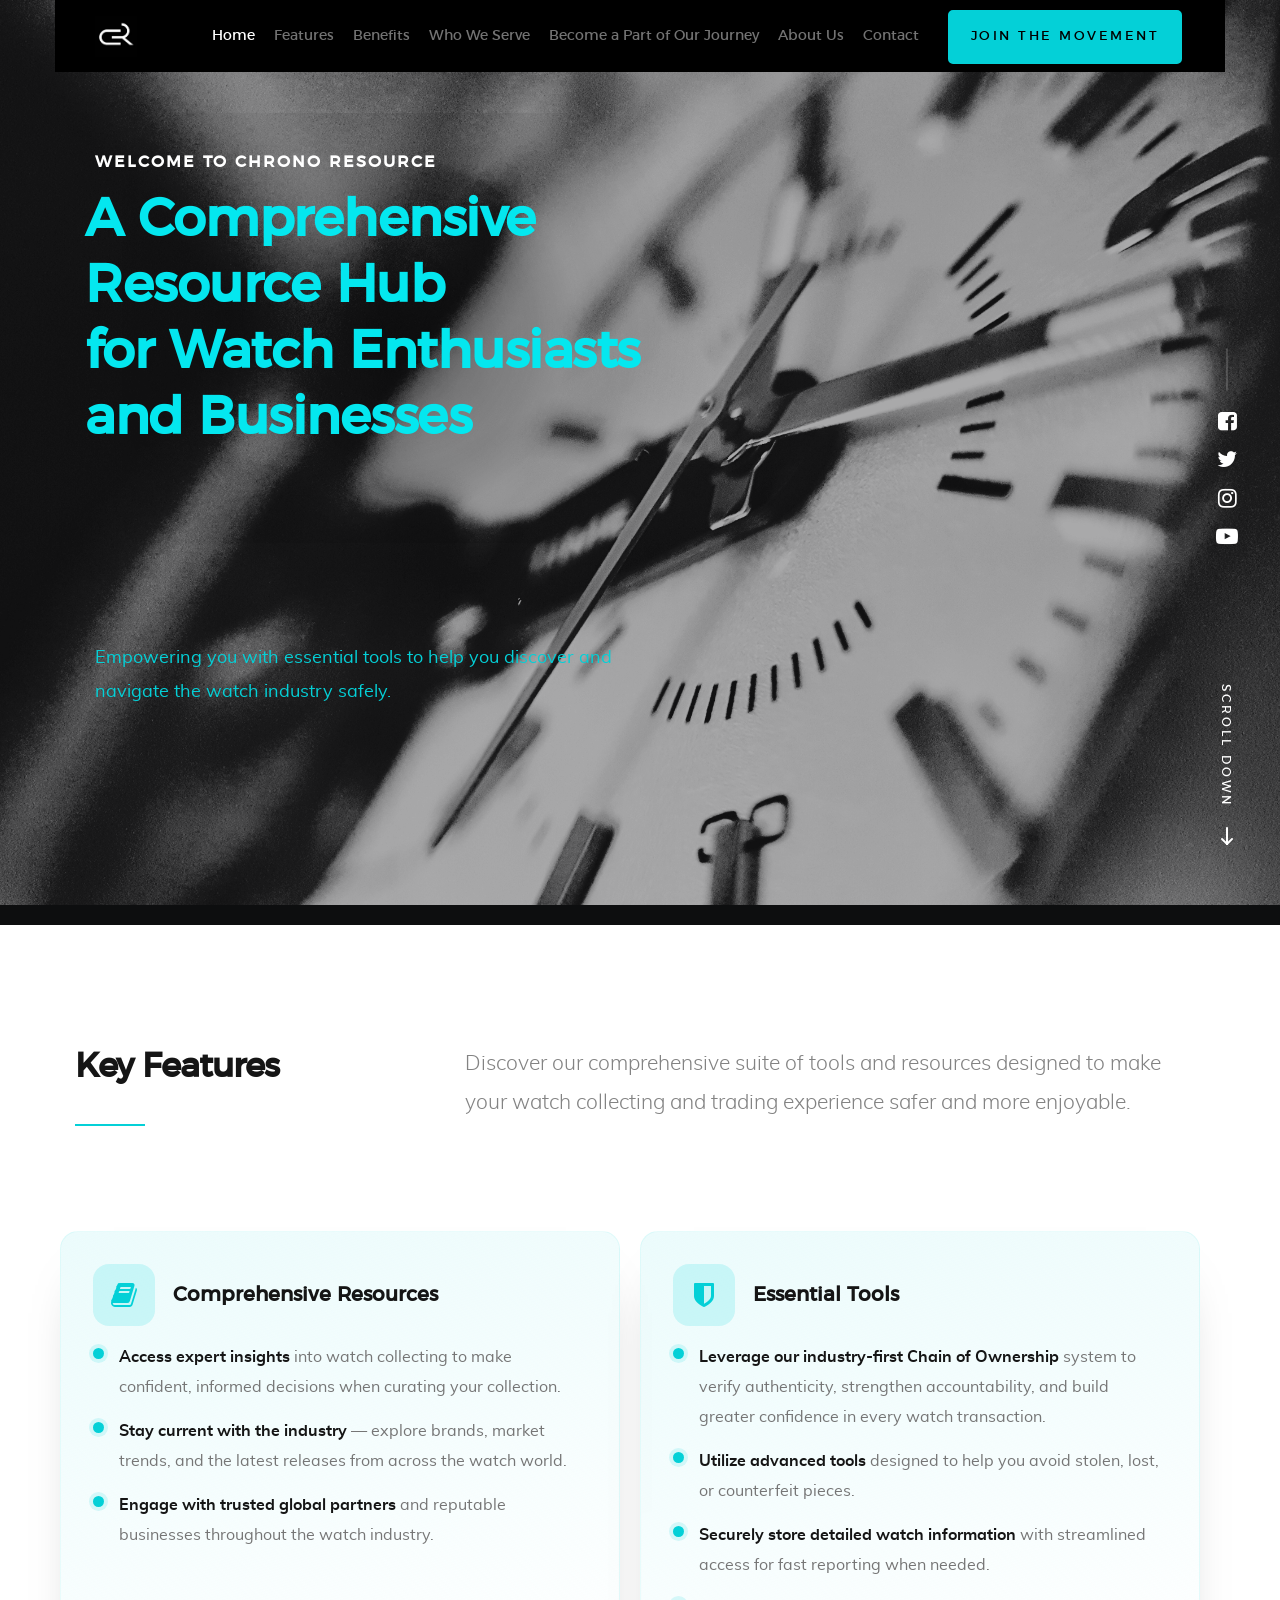
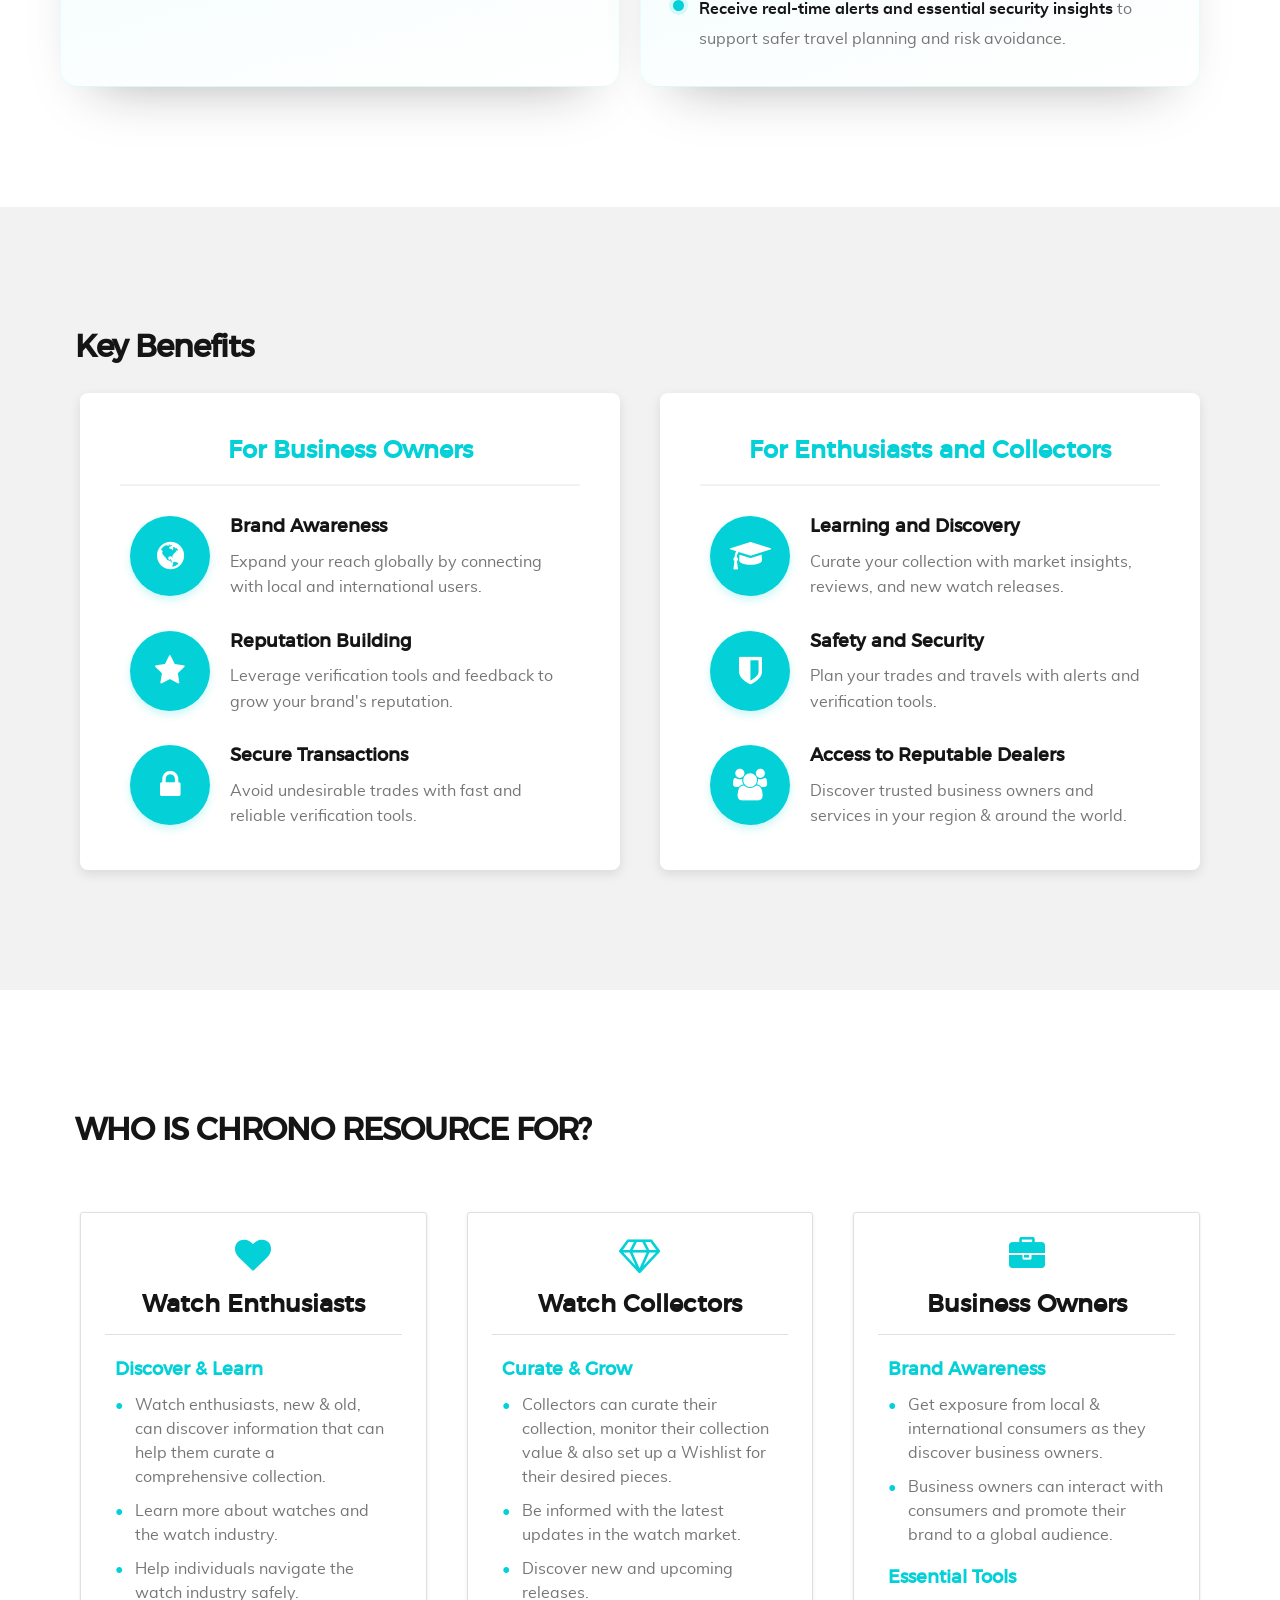
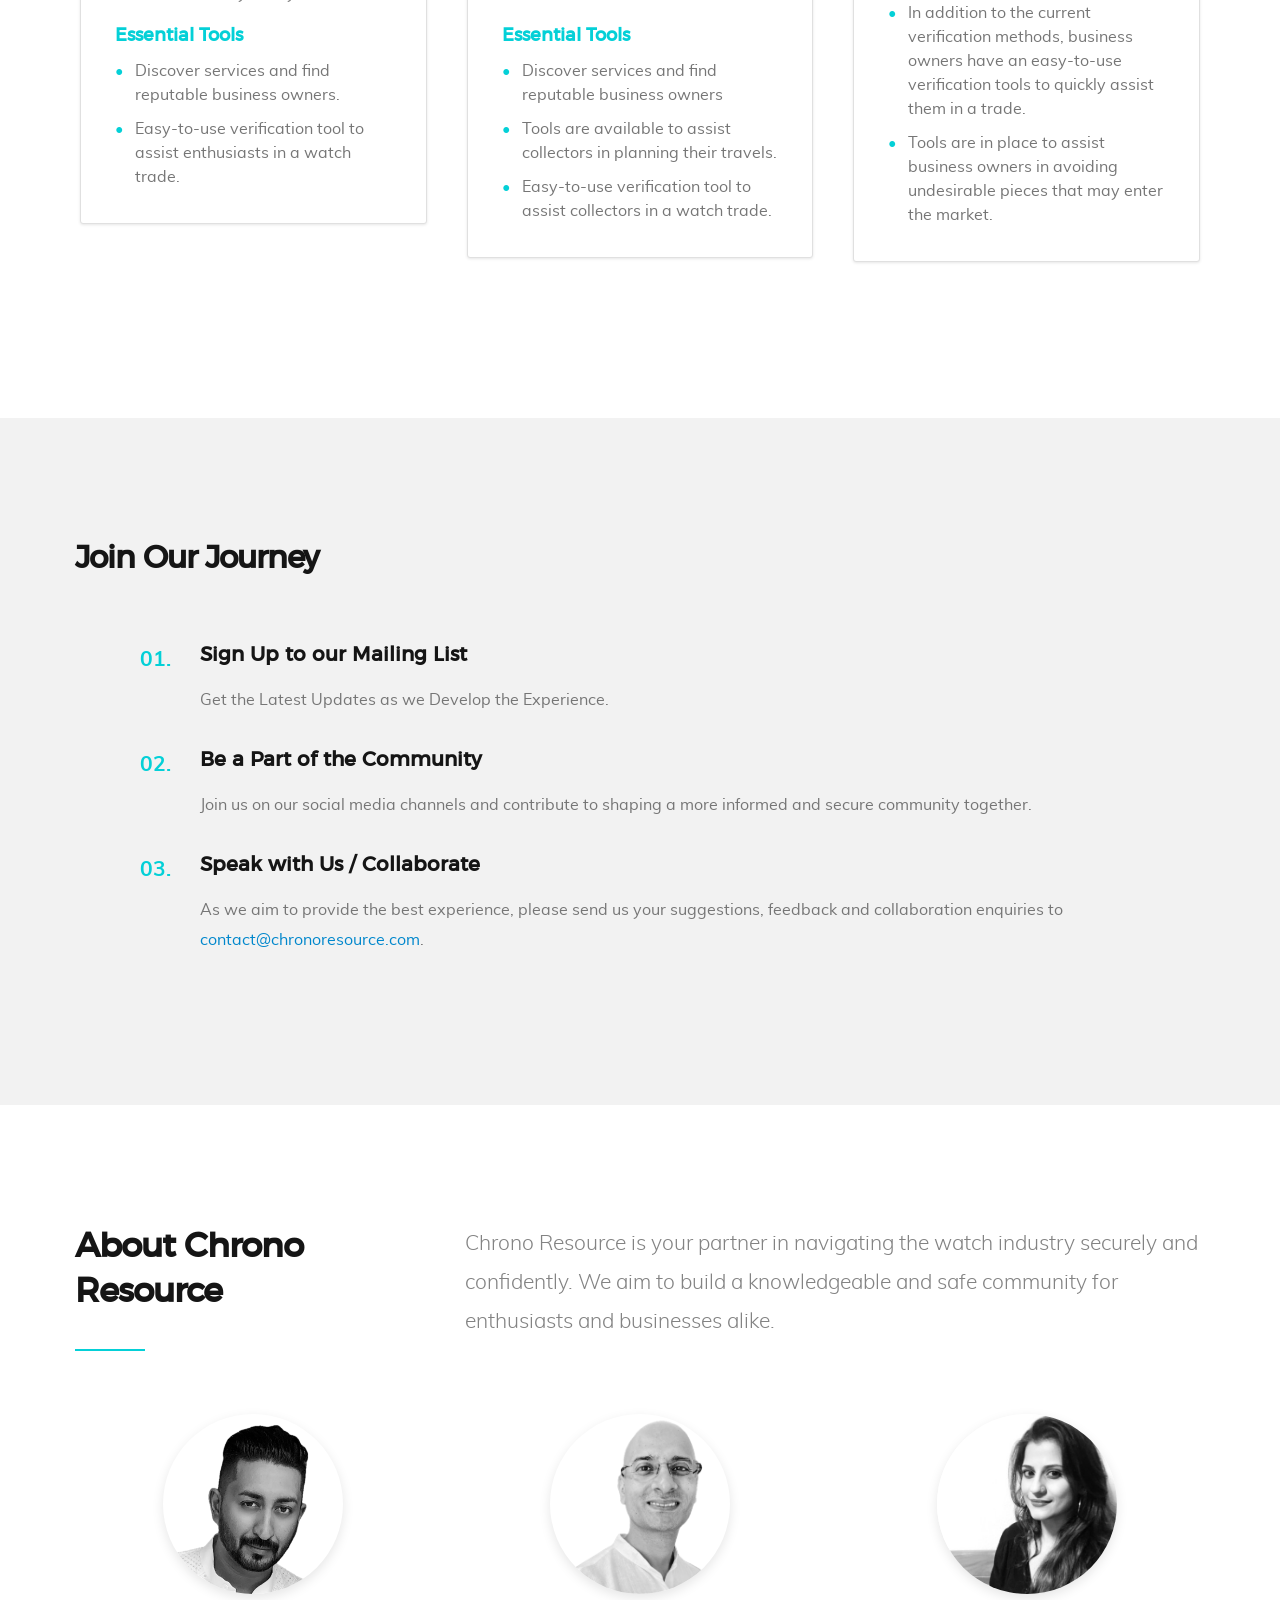
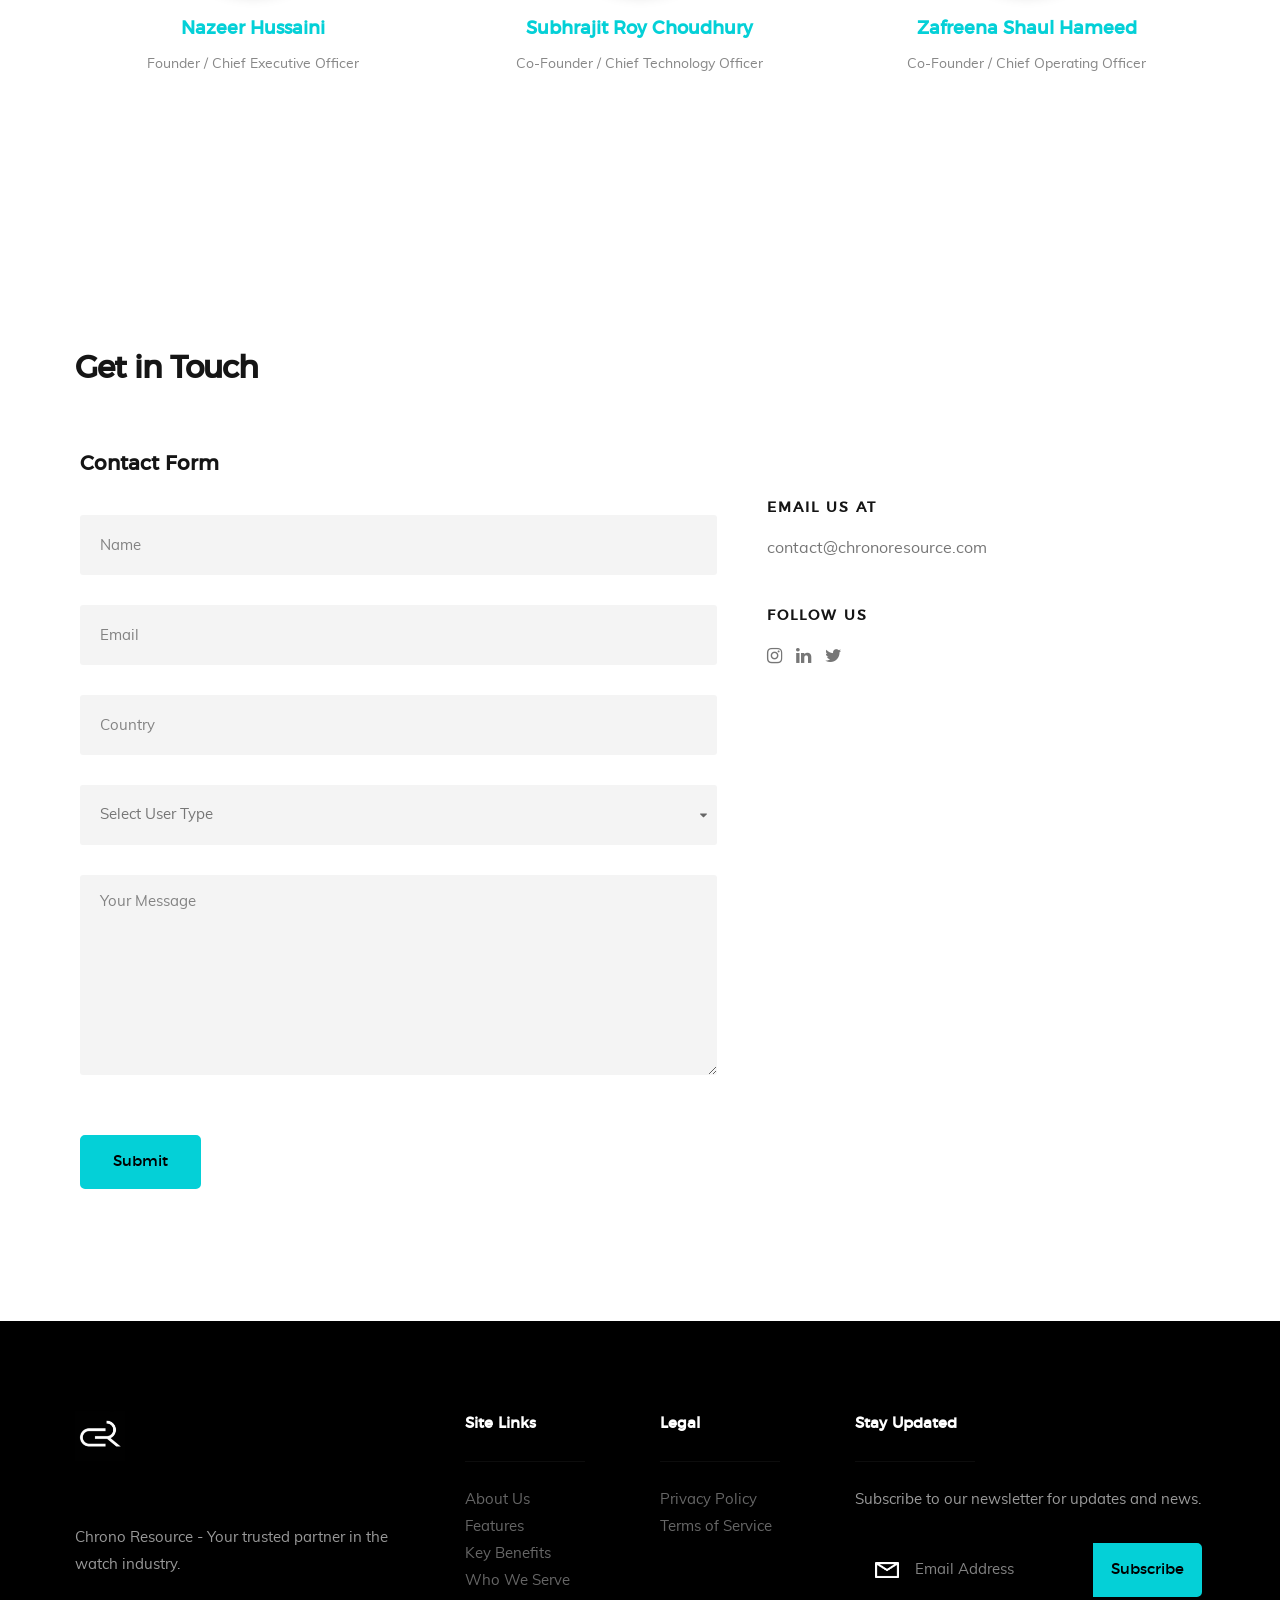
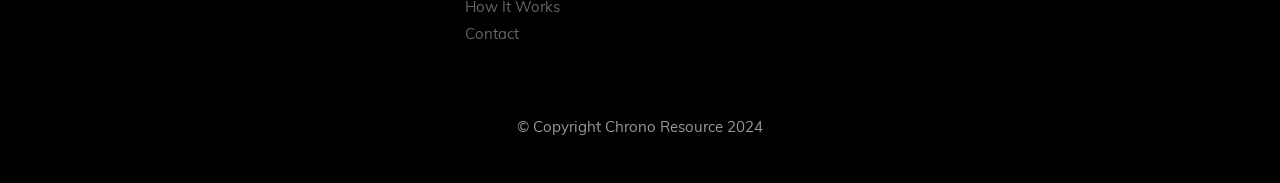
==== commit e5960a8b: "Revise "Journey" section in index.html for clarity and engagement: - Changed header text to "Join Ou" ====
--- a/index.html
+++ b/index.html
@@ -374,7 +374,7 @@
     <section id="journey">
         <div class="row section-intro">
             <div class="col-twelve">
-                <h1 class="intro-header" data-aos="fade-up">Become a Part of Our Journey</h1>
+                <h1 class="intro-header" data-aos="fade-up">Join Our Journey</h1>
             </div>   		
         </div>
 
@@ -393,24 +393,17 @@
                         <span class="item-num">02.</span>
                         <h3>Be a Part of the Community</h3>
                     </div>
-                    <p>Join us on our social media channels & Discord as we build a safer community for the passion we all share.</p>
+                    <p>Join us on our social media channels and contribute to shaping a more informed and secure community together.</p>
                 </div>
 
                 <div class="item" data-aos="fade-up">
                     <div class="item-header">
                         <span class="item-num">03.</span>
-                        <h3>Speak with Us</h3>
-                    </div>
-                    <p>As we aim to provide the best experience, send us your suggestions & feedback at <a href="mailto:contact@chronoresource.com">contact@chronoresource.com</a>.</p>
-                </div>
-
-                <div class="item" data-aos="fade-up">
-                    <div class="item-header">
-                        <span class="item-num">04.</span>
-                        <h3>Collaborate</h3>
-                    </div>
-                    <p>Reach our to us if we can add value to your business.</p>
-                </div>
+                        <h3>Speak with Us / Collaborate</h3>
+                    </div>
+                    <p>As we aim to provide the best experience, please send us your suggestions, feedback and collaboration enquiries to <a href="mailto:contact@chronoresource.com">contact@chronoresource.com</a>.</p>
+                </div>
+
             </div>
         </div>
     </section> <!-- end how it works -->
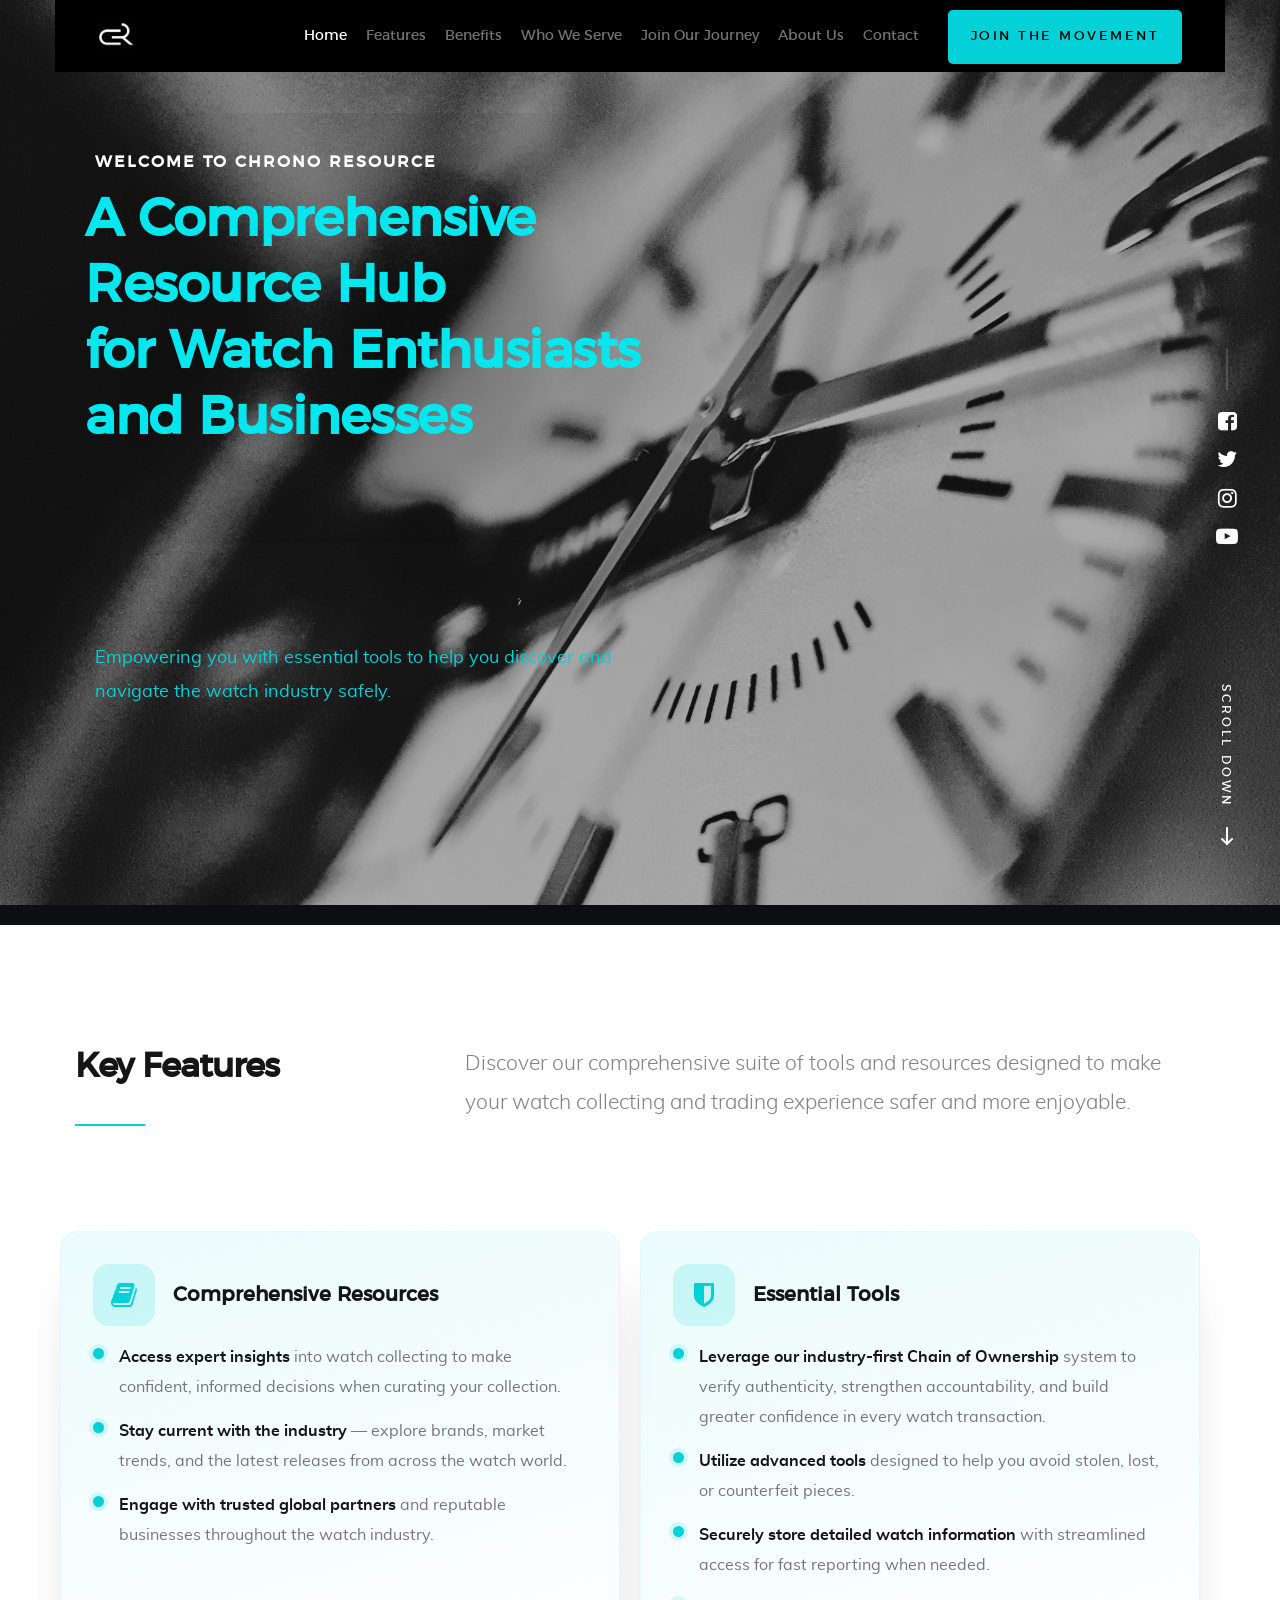
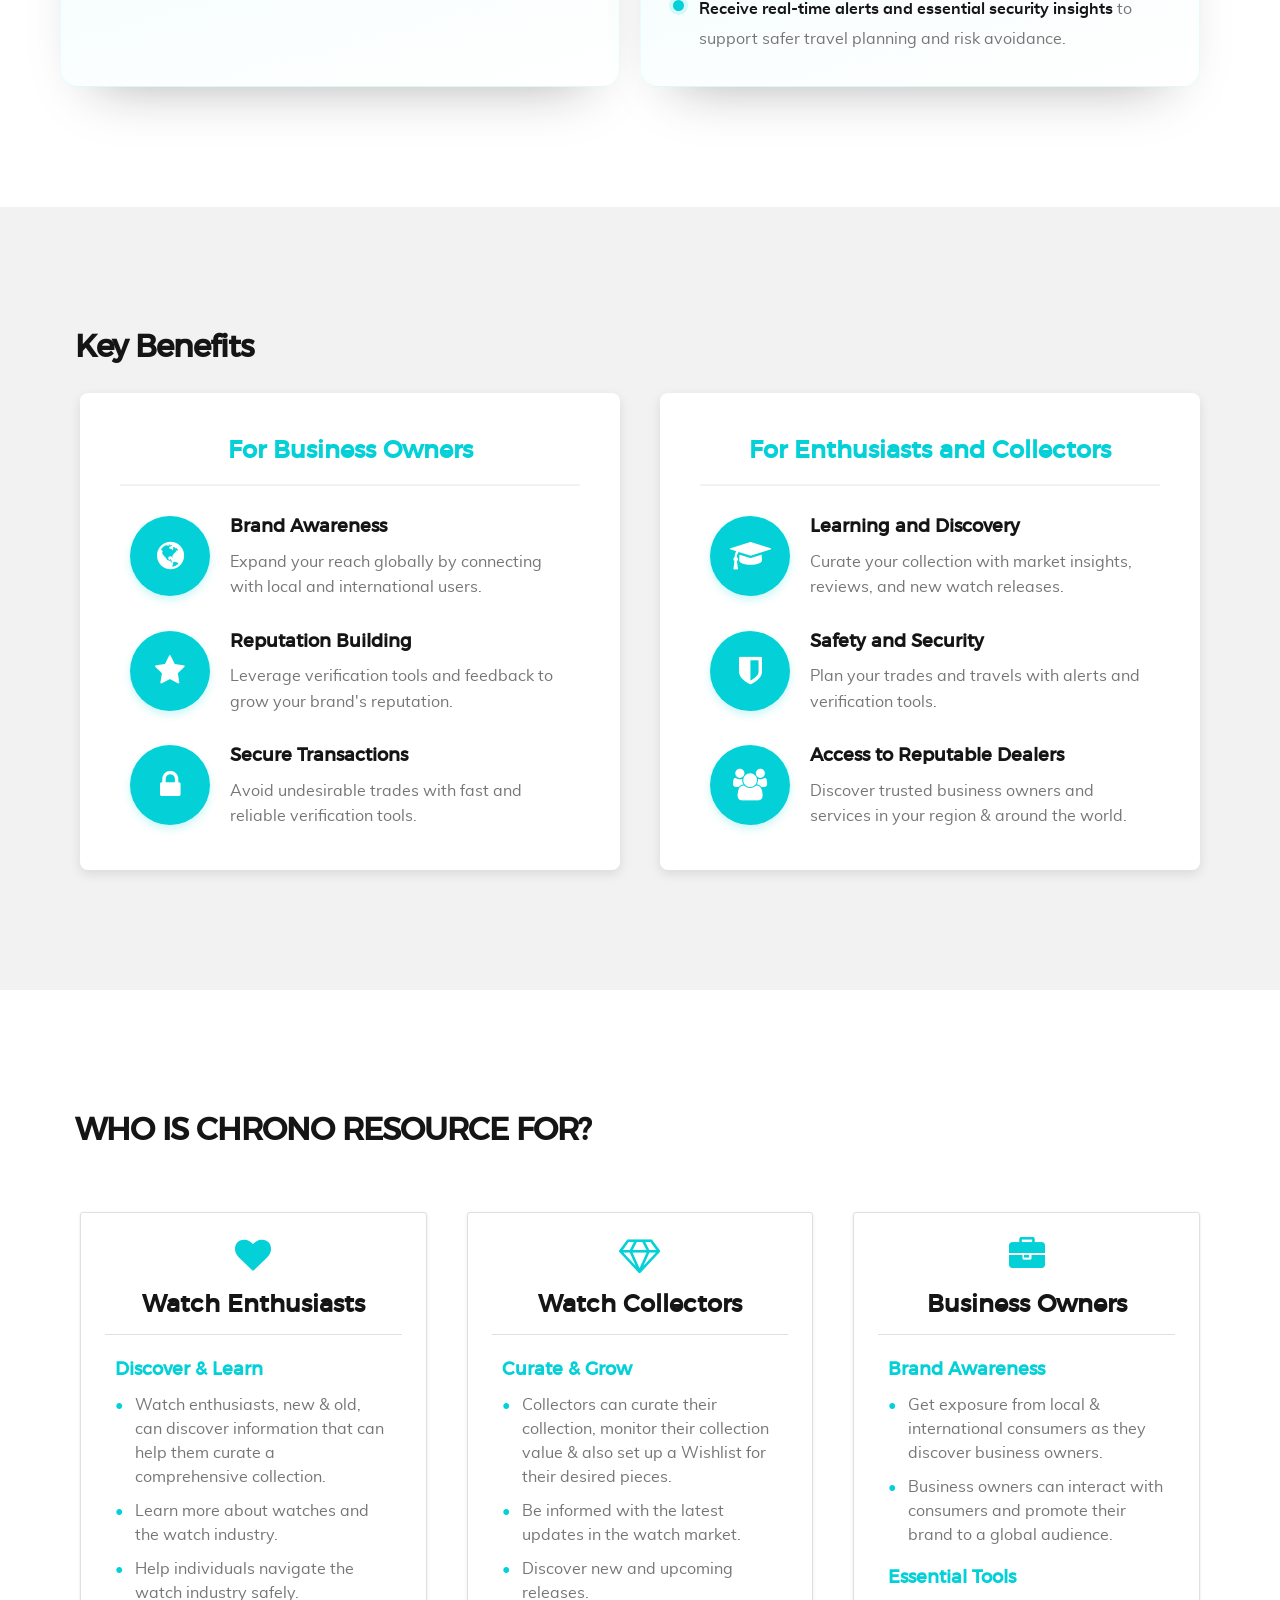
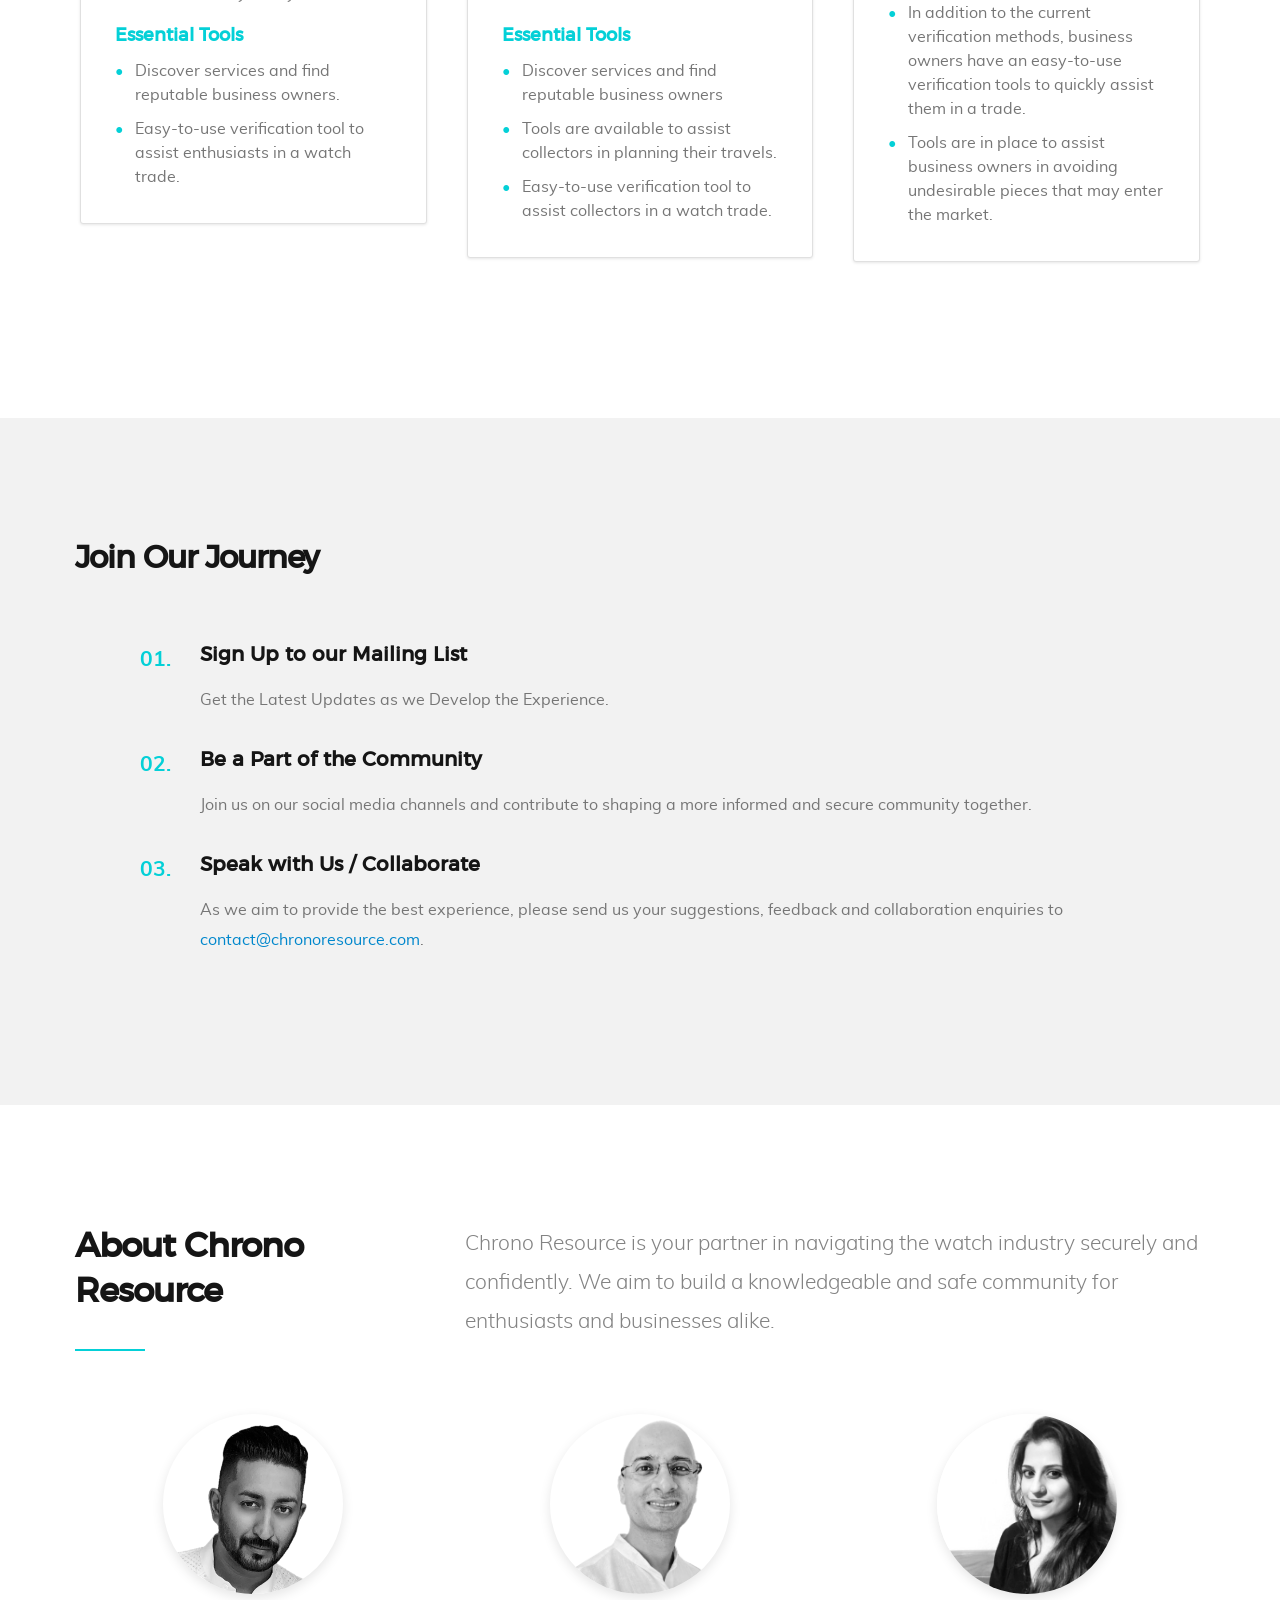
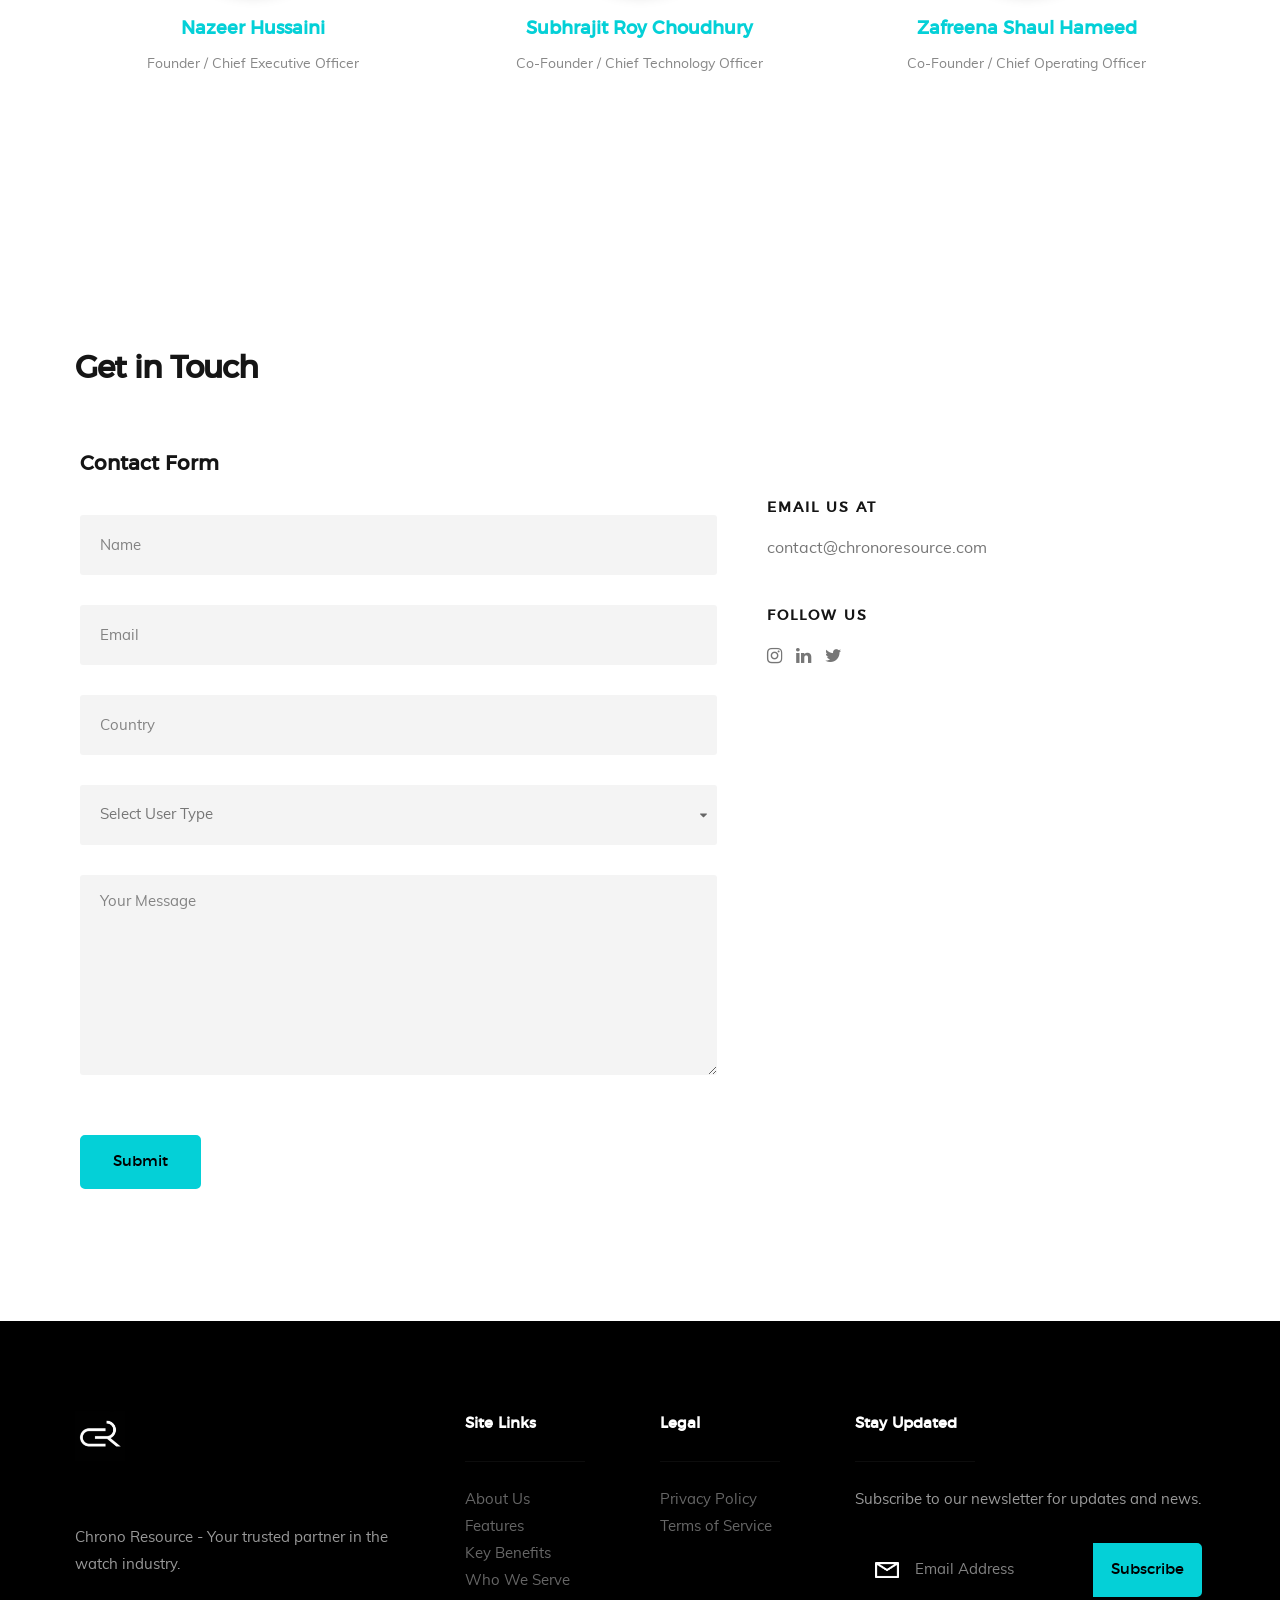
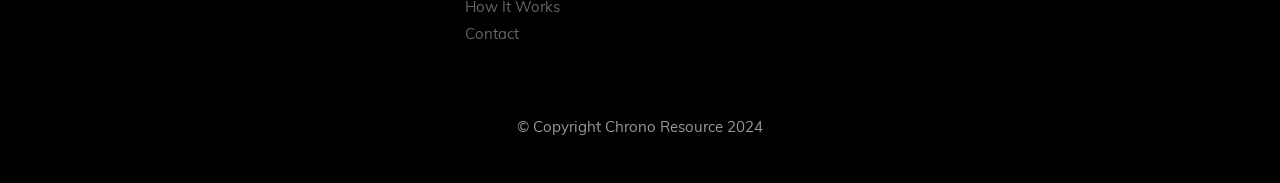
==== commit 36199065: "Update navigation link text in index.html for improved engagement: changed "Become a Part of Our Jou" ====
--- a/index.html
+++ b/index.html
@@ -67,7 +67,7 @@
                 <li><a class="smoothscroll" href="#features" title="features">Features</a></li>
 				<li><a class="smoothscroll" href="#benefits" title="benefits">Benefits</a></li>
 				<li><a class="smoothscroll" href="#who-we-serve" title="who-we-serve">Who We Serve</a></li>
-				<li><a class="smoothscroll" href="#journey" title="journey">Become a Part of Our Journey</a></li>
+				<li><a class="smoothscroll" href="#journey" title="journey">Join Our Journey</a></li>
                 <li><a class="smoothscroll" href="#about" title="about">About Us</a></li>
                 <li><a class="smoothscroll" href="#contact" title="contact">Contact</a></li>
 			</ul>
